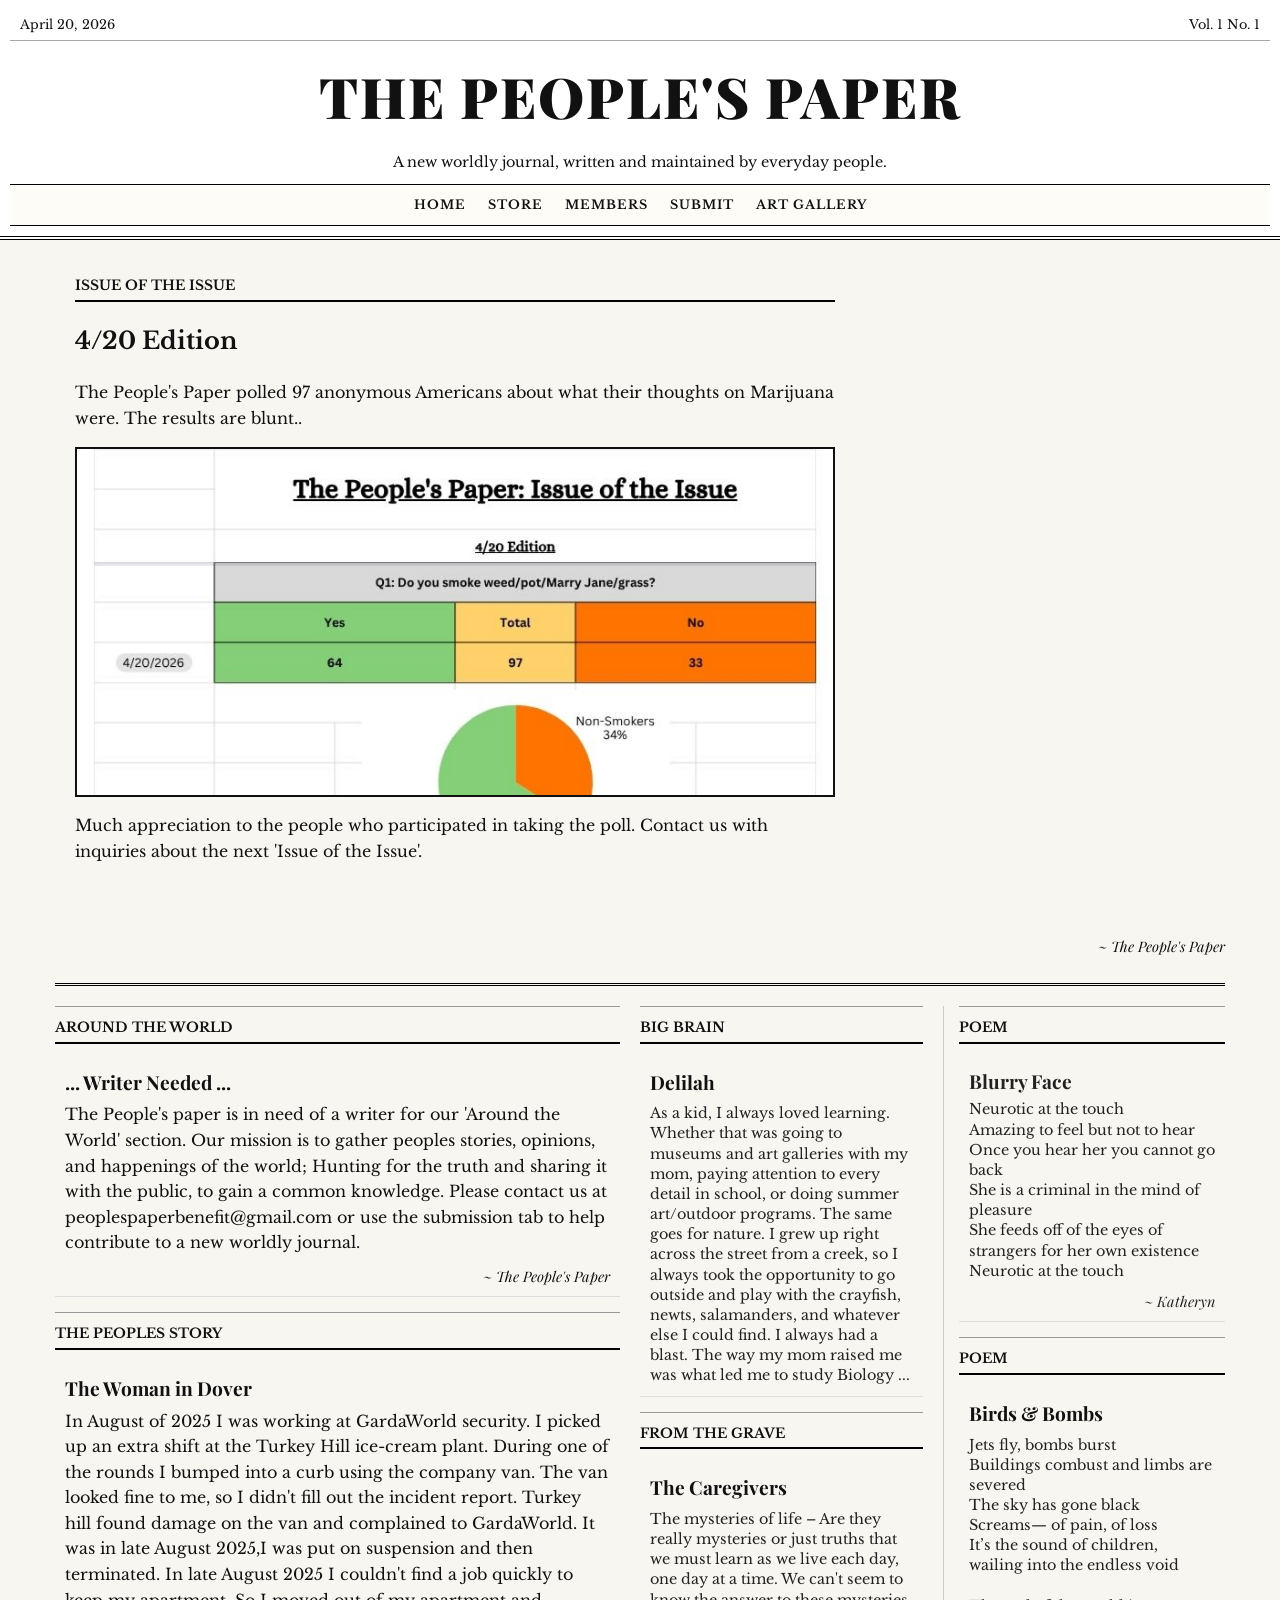
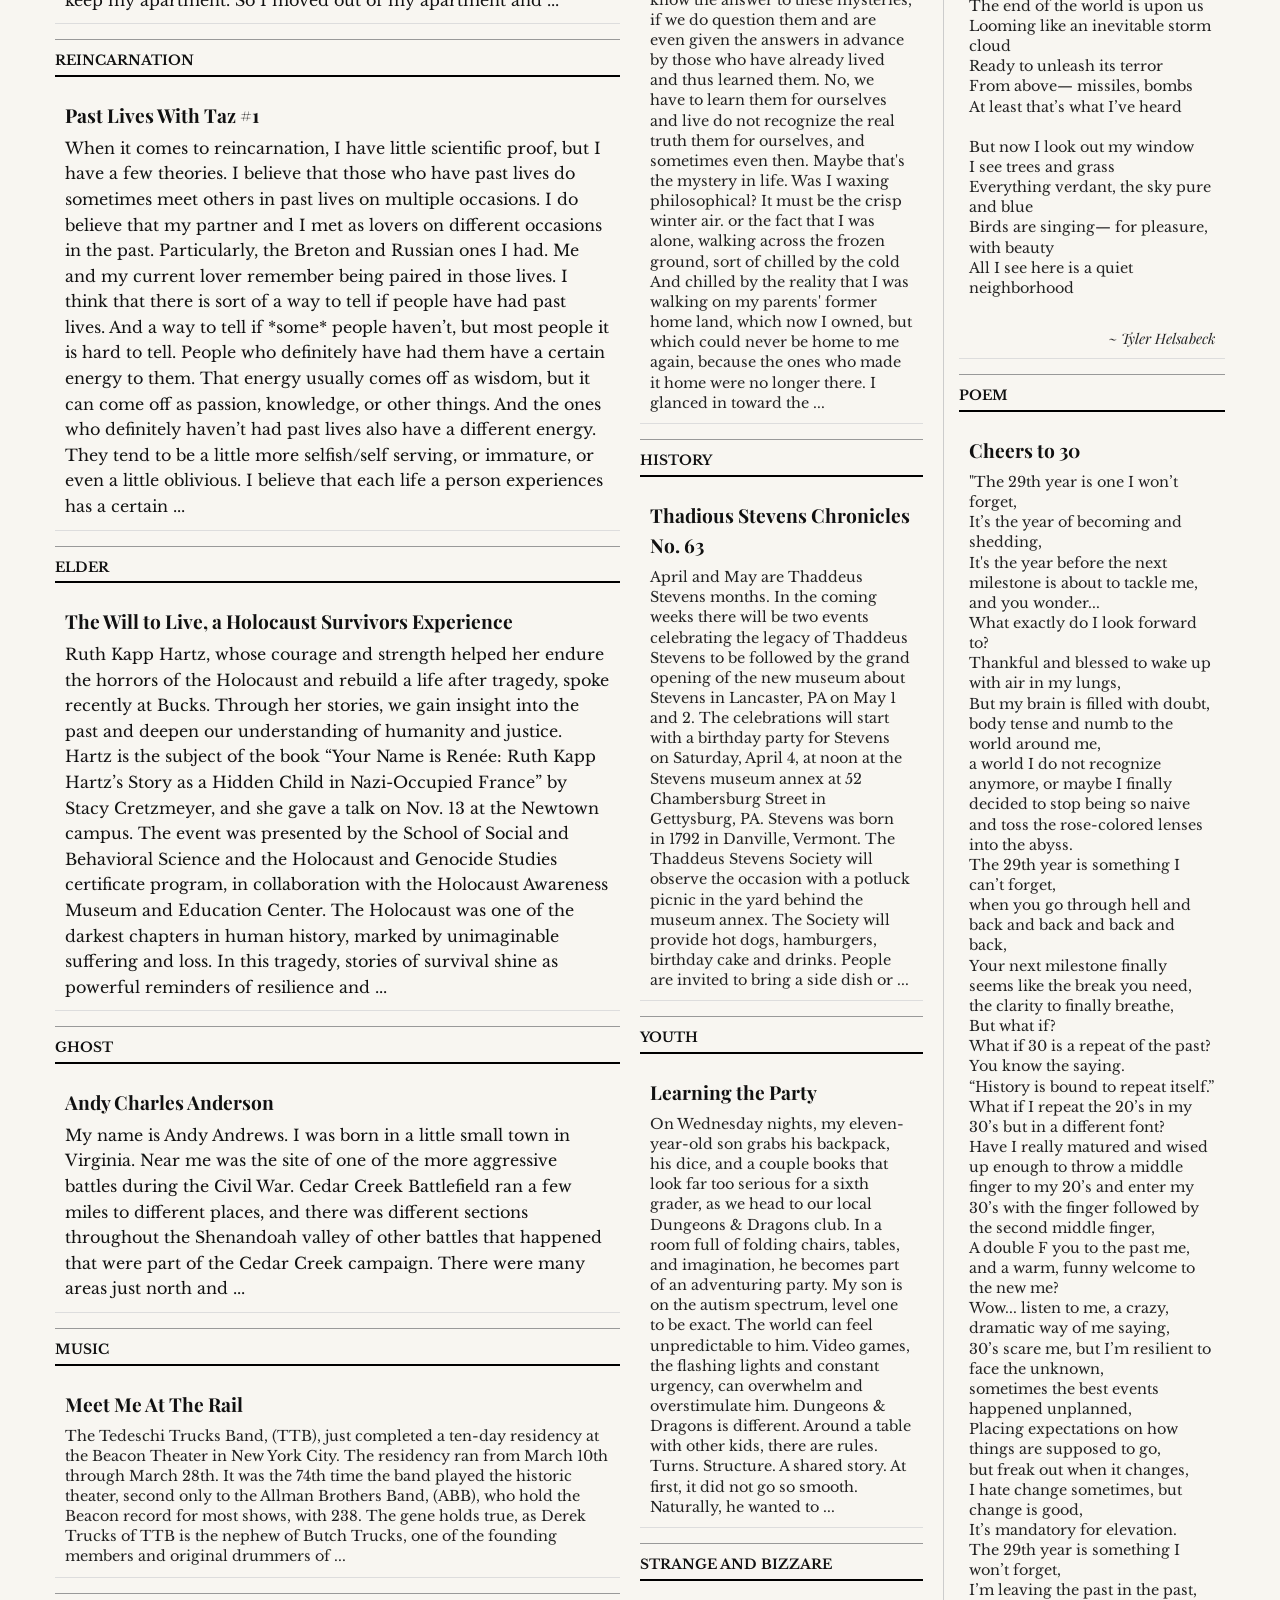
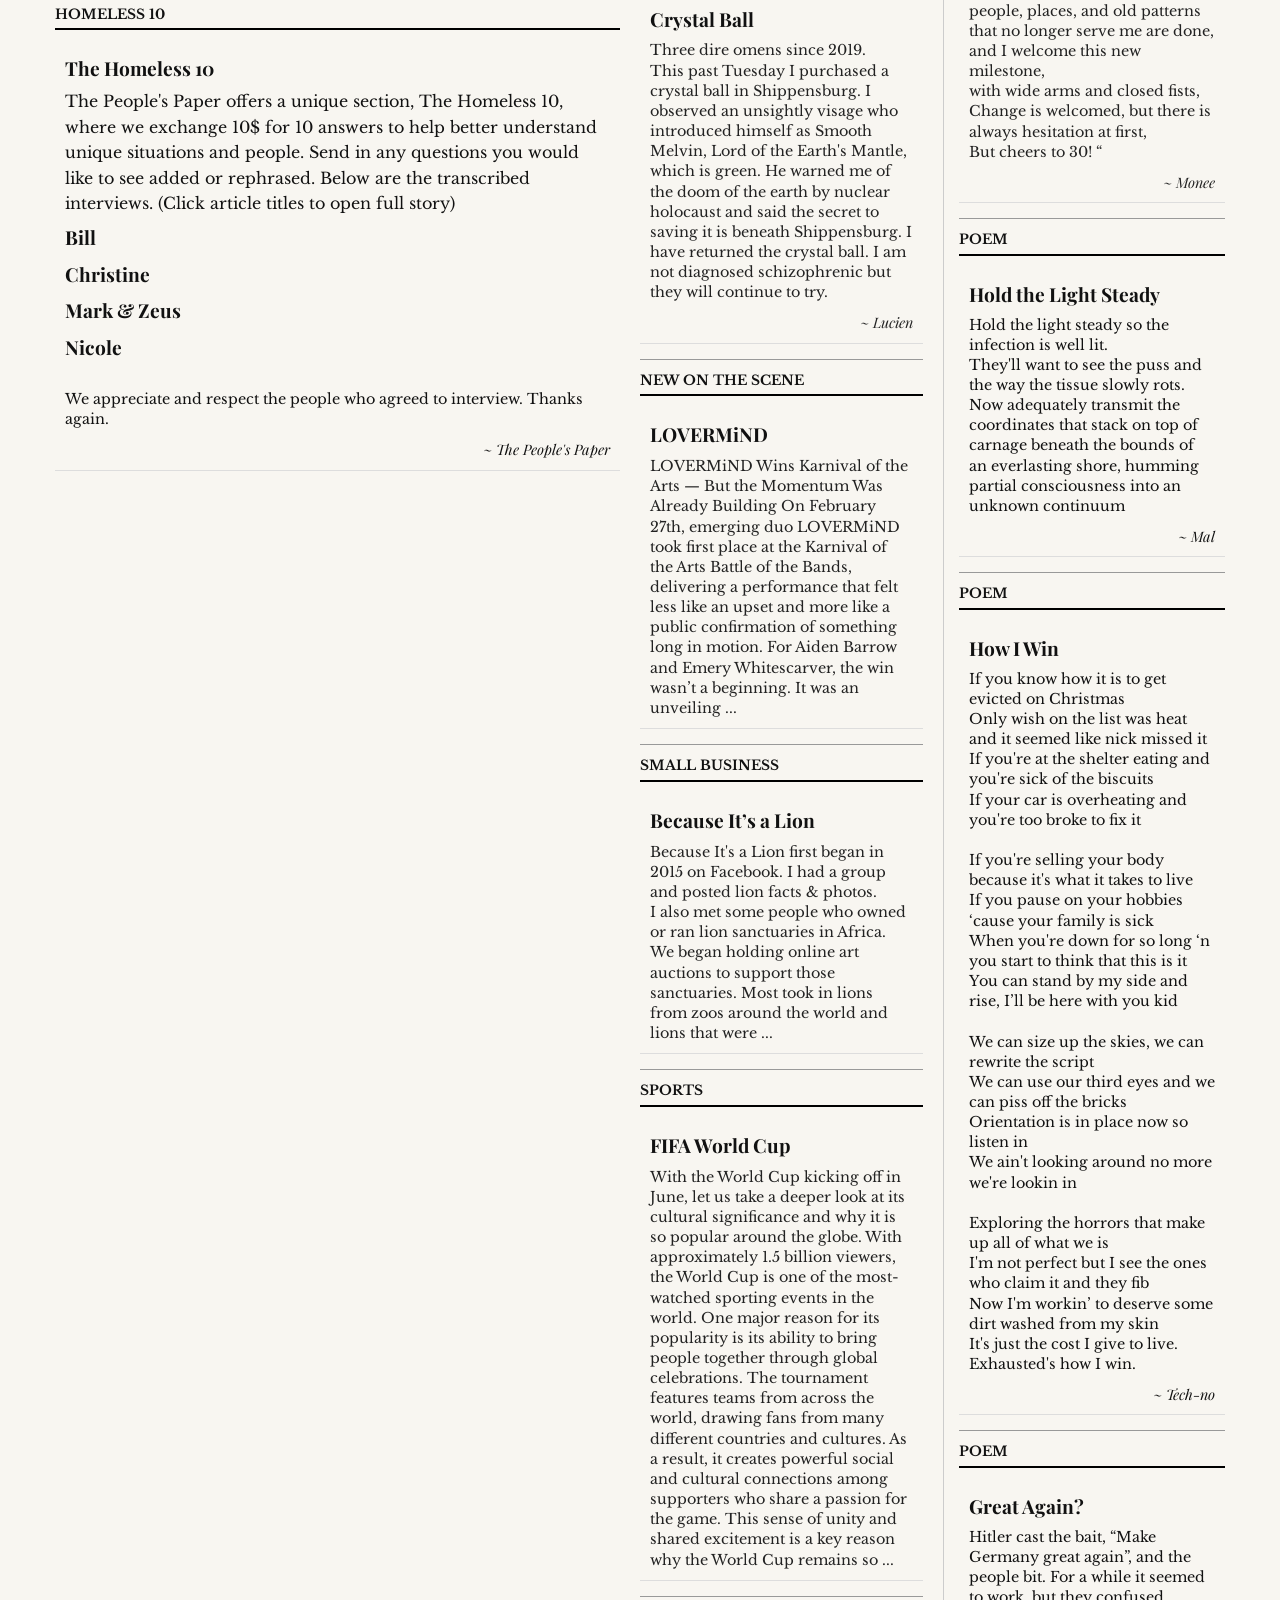
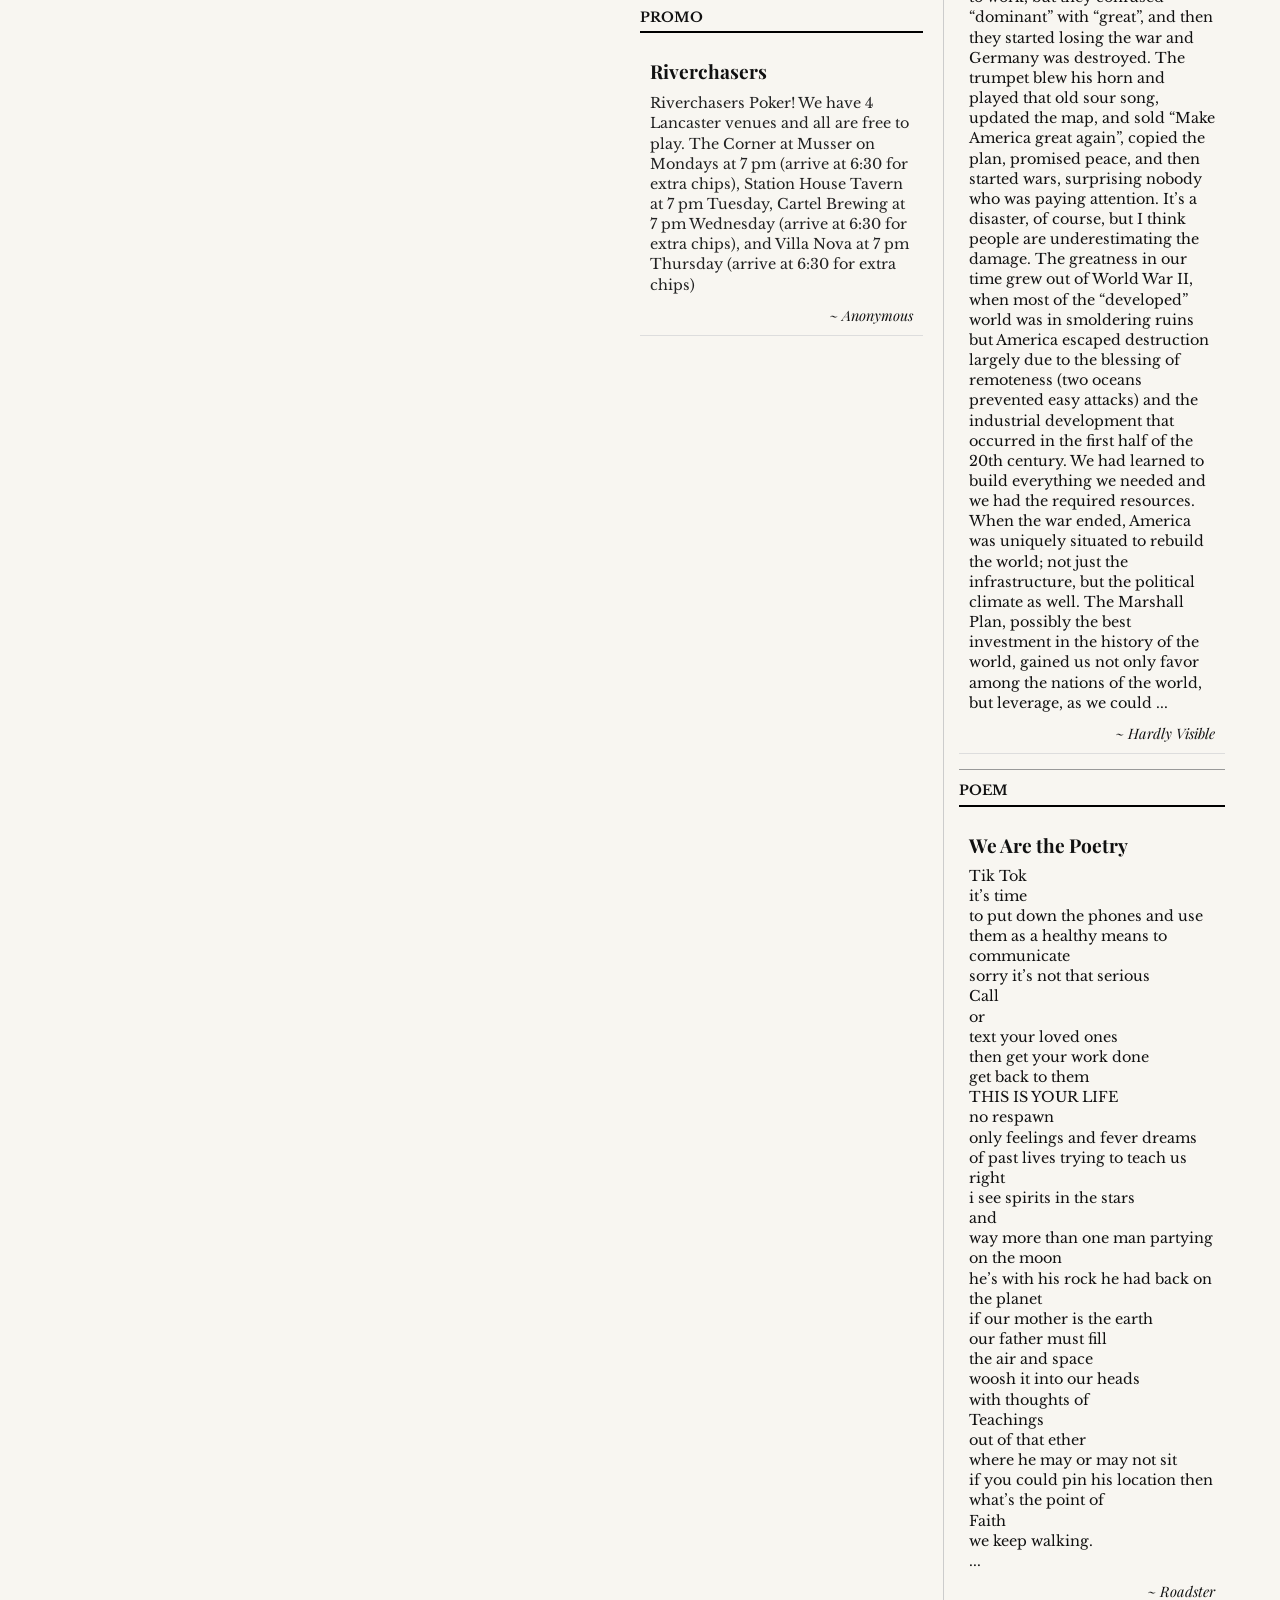
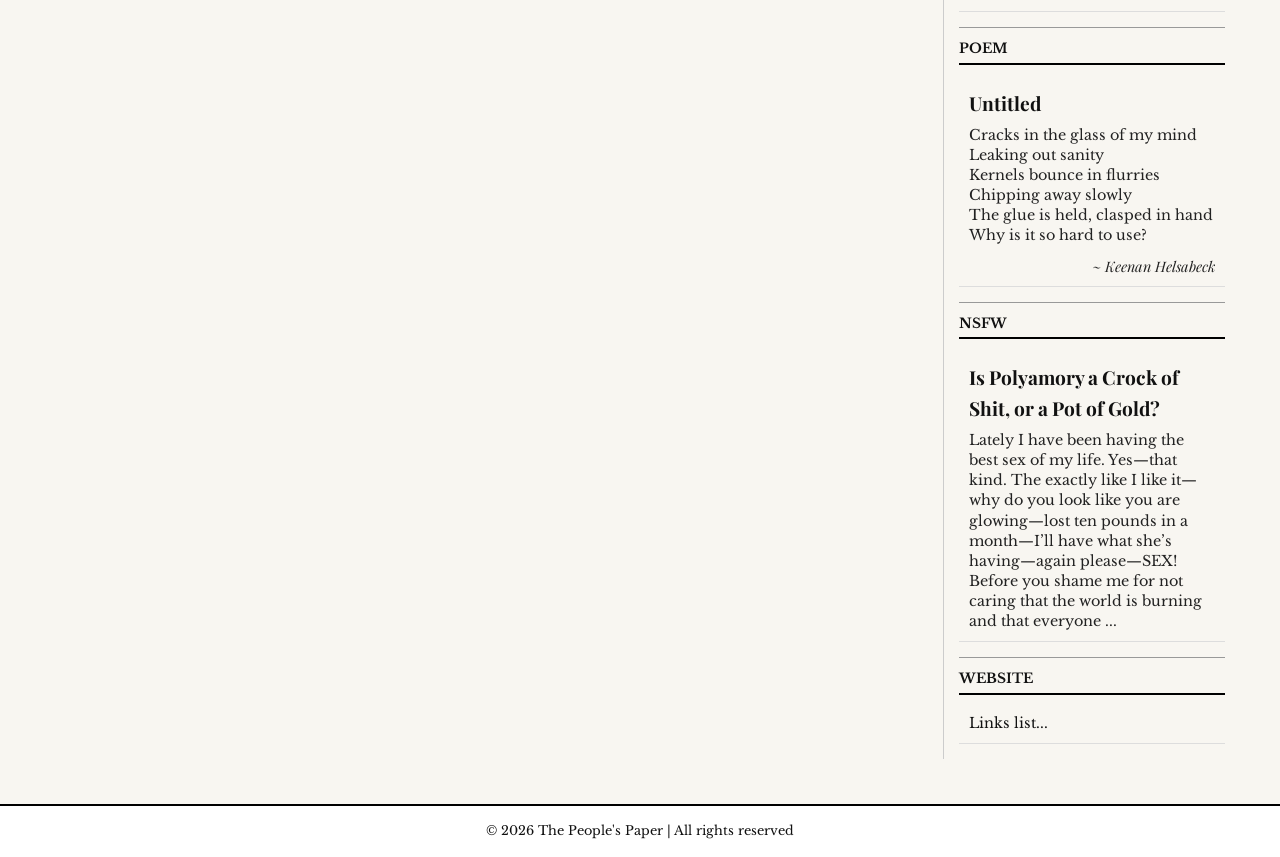
==== index.html @ aa62ff1e "Fix HTML formatting for World Cup article preview" ====
<!DOCTYPE html>
<html lang="en">
<head>

<meta charset="UTF-8">
<meta name="viewport" content="width=device-width, initial-scale=1.0">

<title>The People's Paper</title>

<link href="https://fonts.googleapis.com/css2?family=Playfair+Display:wght@700;900&family=Libre+Baskerville&display=swap" rel="stylesheet">

<link rel="stylesheet" href="styles.css">
   
<style>

/* =========================================================
   GLOBAL STYLES
   ========================================================= */
* {
    box-sizing: border-box;
}

body {
    margin: 0;
    font-family: 'Libre Baskerville', serif;
    background: #f8f6f1;
    color: #111;
    overflow-x: hidden;
}

/* Prevent overflow */
img, video, iframe {
    max-width: 100%;
    height: auto;
}

/* =========================================================
   HEADER
   ========================================================= */
header {
    background: white;
    border-bottom: 4px double black;
    text-align: center;
    padding: 10px;
}

.top-bar {
    font-size: 0.8rem;
    display: flex;
    justify-content: space-between;
    flex-wrap: wrap;
    gap: 5px;
    border-bottom: 1px solid #aaa;
    padding: 5px 10px;
}

h1.masthead {
    font-family: 'Playfair Display', serif;
    font-weight: 900;
    font-size: clamp(2rem, 6vw, 3.5rem);
    margin: 10px 0;
    letter-spacing: 2px;
}

.tagline {
    font-size: 0.9rem;
    margin-bottom: 10px;
}

 /*=========================================================
   NAV (MOBILE FIX)
   ========================================================= */
.main-nav {
    display: flex;
    justify-content: center;
    flex-wrap: wrap;   /* IMPORTANT FIX */
    gap: 10px;
    padding: 6px 10px;
    border-top: 1px solid black;
    border-bottom: 1px solid black;
    background: #fdfcf7;
}

.main-nav a {
    text-decoration: none;
    color: #111;
    font-weight: bold;
    font-size: 0.78rem;
    letter-spacing: 1px;
    text-transform: uppercase;
    padding: 4px 6px;
    white-space: nowrap;
}

/* remove separator (prevents overflow issues) */
.main-nav a::after {
    content: "";
}

.main-nav a:hover {
    text-decoration: underline;
}

.main-nav a.active {
    text-decoration: underline;
}

/* =========================================================
   MAIN LAYOUT
   ========================================================= */
main {
    max-width: 1200px;
    margin: auto;
    padding: 15px;
}

.layout {
    display: grid;
    grid-template-columns: 2fr 1fr 1fr;
    gap: 20px;
}

/* STACK ON MOBILE */
@media (max-width: 900px) {
    .layout {
        grid-template-columns: 1fr;
    }
}

/* =========================================================
   LEAD STORY
   ========================================================= */
.lead-story {
    grid-column: 1 / -1;
    border-bottom: 3px double black;
    padding-bottom: 10px;
}

.lead-story h2 {
    font-family: 'Playfair Display', serif;
    font-size: clamp(1.6rem, 5vw, 2.8rem);
}

.signature {
    margin-top: 10px;
    font-size: 0.9rem;
    font-style: italic;
    text-align: right;
}

/* =========================================================
   SECTIONS
   ========================================================= */
.section {
    border-top: 1px solid #999;
    padding-top: 10px;
    margin-bottom: 15px;
}

.section-title {
    font-weight: bold;
    border-bottom: 2px solid black;
    margin-bottom: 8px;
    padding-bottom: 3px;
    text-transform: uppercase;
    font-size: 0.85rem;
}

article h3 {
    font-family: 'Playfair Display', serif;
    margin: 5px 0;
    font-size: 1.2rem;
    cursor: pointer;
}

article h3:hover {
    text-decoration: underline;
}

article p {
    font-size: 0.9rem;
    line-height: 1.4;
}

.sidebar {
    border-left: 1px solid #ccc;
    padding-left: 15px;
}

@media (max-width: 900px) {
    .sidebar {
        border-left: none;
        padding-left: 0;
    }
}

/* =========================================================
   OVERLAY
   ========================================================= */
.paper-overlay {
  position: fixed;
  inset: 0;
  background: rgba(0,0,0,0.6);
  display: none;
  align-items: center;
  justify-content: center;
  z-index: 9999;
}

.paper-overlay.active {
  display: flex;
}

.paper {
  position: relative;
  background: #fdfbf7;
  width: 90%;
  max-width: 900px;
  height: 85%;
  padding: 25px;
  overflow-y: auto;
  box-shadow: 0 0 40px rgba(0,0,0,0.5);
  border: 1px solid #ddd;

  transform: scale(0.8);
  opacity: 0;
  transition: all 0.3s ease;
}

.paper-overlay.active .paper {
  transform: scale(1);
  opacity: 1;
}

.close-btn {
  position: absolute;
  top: 10px;
  right: 15px;
  font-size: 28px;
  cursor: pointer;
}

/* MOBILE COLUMNS FIX */
#paperContent {
  column-count: 2;
  column-gap: 30px;
}

@media (max-width: 700px) {
    #paperContent {
        column-count: 1;
    }
}

/* =========================================================
   FOOTER
   ========================================================= */
footer {
    margin-top: 30px;
    border-top: 2px solid black;
    text-align: center;
    padding: 15px;
    background: white;
    font-size: 0.8rem;
}

</style>
</head>

<body>

<header>
<div class="top-bar">
<span>April 20, 2026</span>
<span>Vol. 1 No. 1</span>
</div>

<h1 class="masthead">THE PEOPLE'S PAPER</h1>

<div class="tagline">
A new worldly journal, written and maintained by everyday people.
</div>

<nav class="main-nav">
<a href="index.html">Home</a>
<a href="store.html">Store</a>
<a href="members.html">Members</a>
<a href="submission.html">Submit</a>
<a href="gallery.html">Art Gallery</a>
</nav>
</header>

<main>

<div class="layout">

<section class="lead-story">
<div class="article">
   <div class="section-title">Issue of the Issue</div>
    <h1>4/20 Edition</h1>
    <p>The People's Paper polled 97 anonymous Americans about what their thoughts on Marijuana were. The results are blunt..</p>

    <div class="poll-window" id="pollWindow">
    <img src="images/420poll.jpg" alt="Poll chart">
</div>

<script>
window.addEventListener("load", function () {
    const box = document.getElementById("pollWindow");

    requestAnimationFrame(() => {
        box.scrollLeft = (box.scrollWidth - box.clientWidth) / 2;
        box.scrollTop = 0;
    });
});
</script>
   
   <p>Much appreciation to the people who participated in taking the poll. Contact us with inquiries about the next 'Issue of the Issue'.</p>
</div>
   
   <p class="signature">~ The People's Paper</p>
</section>

   
<!-- COLUMN 1 -->
<div>

<div class="section">
<div class="section-title">Around the World</div>
<article>
   <h3>... Writer Needed ...</h3>
   The People's paper is in need of a writer for our 'Around the World' section. Our mission is to gather peoples stories, opinions, and happenings of the world; Hunting for the truth and sharing it with the public, to gain a common knowledge. Please contact us at peoplespaperbenefit@gmail.com or use the submission tab to help contribute to a new worldly journal.
<p class="signature">~ The People's Paper</p>
</article>
</div>

   
<div class="section">
<div class="section-title">The Peoples Story</div>
<article>
  <h3 data-story="thewomanindover">The Woman in Dover</h3>
  
    In August of 2025 I was working at GardaWorld security. I picked up an extra shift at the
Turkey Hill ice-cream plant. During one of the rounds I bumped into a curb using the company
van. The van looked fine to me, so I didn't fill out the incident report. Turkey hill found damage
on the van and complained to GardaWorld. It was in late August 2025,I was put on suspension
and then terminated.
In late August 2025 I couldn't find a job quickly to keep my apartment. So I moved out of my
apartment and ...
  
</article>
</div>


   
<div class="section">
   <div class="section-title"> Reincarnation</div>
<article>
<h3 data-story="pastliveswithtaz#1">Past Lives With Taz #1</h3>

When it comes to reincarnation, I have little scientific proof, but I have a few theories. I believe
that those who have past lives do sometimes meet others in past lives on multiple occasions. I do believe that my partner and I met as lovers on different occasions in the past. Particularly, the Breton and Russian ones I had. Me and my current lover remember being paired in those lives. I think that there is sort of a way to tell if people have had past lives. And a way to tell if *some* people haven’t, but most people it is hard to tell. People who definitely have had them have a certain energy to them. That energy usually comes off as wisdom, but it can come off as passion, knowledge, or other things. And the ones who definitely haven’t had past lives also have a different energy. They tend to be a little more selfish/self serving, or immature, or even a little oblivious. 
I believe that each life a person experiences has a certain ...  

</article>
</div>


   
<div class="section">
<div class="section-title">Elder</div>
<article>
   <h3 data-story="thewilltolive">The Will to Live, a Holocaust Survivors Experience</h3>

Ruth Kapp Hartz, whose courage and strength helped her endure the horrors of the Holocaust and rebuild a life after tragedy, spoke recently at Bucks.
Through her stories, we gain insight into the past and deepen our understanding of humanity and justice.
Hartz is the subject of the book “Your Name is Renée: Ruth Kapp Hartz’s Story as a Hidden Child in Nazi-Occupied France” by Stacy Cretzmeyer, and she gave a talk on Nov. 13 at the Newtown campus. The event was presented by the School of Social and Behavioral Science and the Holocaust and Genocide Studies certificate program, in collaboration with the Holocaust Awareness Museum and Education Center.
The Holocaust was one of the darkest chapters in human history, marked by unimaginable suffering and loss. In this tragedy, stories of survival shine as powerful reminders of resilience and ...

</article>
</div>



   <div class="section">
<div class="section-title">Ghost</div>
<article>
   <h3 data-story="ghost">Andy Charles Anderson</h3>
My name is Andy Andrews. I was born in a little small town in Virginia. Near me was the site of
one of the more aggressive battles during the Civil War. Cedar Creek Battlefield ran a few miles
to different places, and there was different sections throughout the Shenandoah valley of other
battles that happened that were part of the Cedar Creek campaign. 

There were many areas just north and ... 

</article>
   </div>

   


   
<div class="section">
<div class="section-title">Music</div>
<article>
   <h3 data-story="meetmeattherail">Meet Me At The Rail</h3>
   <div class="preview">
<p>The Tedeschi Trucks Band, (TTB), just completed a ten-day residency at the Beacon Theater in New York City. The residency ran from March 10th through March 28th. It was the 74th time the band played the historic theater, second only to the Allman Brothers Band, (ABB), who hold the Beacon record for most shows, with 238. The gene holds true, as Derek Trucks of TTB is the nephew of Butch Trucks, one of the founding members and original drummers of ... </p>
   </div>
</article>
</div>


   
<div class="section">
<div class="section-title">Homeless 10</div>
<article>
   <h3>The Homeless 10</h3>
   The People's Paper offers a unique section, The Homeless 10, where we exchange 10$ for 10 answers to help better understand unique situations and people. Send in any questions you would like to see added or rephrased. Below are the transcribed interviews. (Click article titles to open full story)
   <h3 data-story="homelessbill">Bill</h3>
   <p class="preview">    </p>
   <h3 data-story="homelesschristine">Christine</h3>
   <p class="preview">    </p>
   <h3 data-story="homelessmark">Mark & Zeus</h3>
   <p class="preview">    </p>
   <h3 data-story="homelessnicole">Nicole</h3>
   <p class="preview">    </p>
<p><br>We appreciate and respect the people who agreed to interview. Thanks again.</p>
   <p class="signature">~ The People's Paper
</article>
</div>

   
   
</div>  
<!-- COLUMN 2 -->
<div>


   
<div class="section">
<div class="section-title">Big Brain</div>
<article>
   <h3 data-story="delilah">Delilah</h3>
<div class="preview">
   As a kid, I always loved learning. Whether that was going to museums and art galleries with my mom, paying attention to every detail in school, or doing summer art/outdoor programs. The same goes for nature. I grew up right across the street from a creek, so I always took the opportunity to go outside and play with the crayfish, newts, salamanders, and whatever else I could find. I always had a blast. 
The way my mom raised me was what led me to study Biology ... 
</div>
</article>
</div>


   
<div class="section">
   <div class="section-title">From the Grave</div>
   <article>
      <h3 data-story="thecaregivers">The Caregivers</h3>
      <div class="preview">
The mysteries of life – Are they really mysteries or just truths that we must learn as we live each day, one day at a time. We can't seem to know the answer to these mysteries, if we do question them and are even given the answers in advance by those who have already lived and thus learned them. No, we have to learn them for ourselves and live do not recognize the real truth them for ourselves, and sometimes even then. Maybe that's the mystery in life.
Was I waxing philosophical? It must be the crisp winter air. or the fact that I was alone, walking across the frozen ground, sort of chilled by the cold And chilled by the reality that I was walking on my parents' former home land, which now I owned, but which could never be home to me again, because the ones who made it home were no longer there.
I glanced in toward the ... </div>
   </article>
</div>


 
<div class="section">
<div class="section-title">History</div>
<article>
   <h3 data-story="thaddeus">Thadious Stevens Chronicles No. 63</h3>
<div class="preview">
April and May are Thaddeus Stevens months.
In the coming weeks there will be two events celebrating the legacy of Thaddeus Stevens to be followed by the grand opening of the new museum about Stevens in Lancaster, PA on May 1 and 2. 
The celebrations will start with a birthday party for Stevens on Saturday, April 4, at noon at the Stevens museum annex at 52 Chambersburg Street in Gettysburg, PA. Stevens was born in 1792 in Danville, Vermont. The Thaddeus Stevens Society will observe the occasion with a potluck picnic in the yard behind the museum annex. The Society will provide hot dogs, hamburgers, birthday cake and drinks. People are invited to bring a side dish or ...
</article>
</div>


   
<div class="section">
<div class="section-title">Youth</div>
<article>
   <h3 data-story="learningtheparty">Learning the Party</h3>
<div class="preview">
On Wednesday nights, my eleven-year-old son grabs his backpack, his dice, and a couple books that look far too serious for a sixth grader, as we head to our local Dungeons & Dragons club.
In a room full of folding chairs, tables, and imagination, he becomes part of an adventuring party.
My son is on the autism spectrum, level one to be exact. The world can feel unpredictable to
him. Video games, the flashing lights and constant urgency, can overwhelm and overstimulate
him. Dungeons & Dragons is different. Around a table with other kids, there are rules. Turns.
Structure. A shared story.
At first, it did not go so smooth. Naturally, he wanted to ...</div>
</article>
</div>


   
<div class="section">
<div class="section-title">Strange and Bizzare</div>
<article>
   <h3 data-story="crystalball">Crystal Ball</h3>
<div class="preview">
    <p> Three dire omens since 2019.<br>
This past Tuesday I purchased a crystal ball in Shippensburg. I observed an unsightly visage who introduced himself as Smooth Melvin, Lord of the Earth's Mantle, which is green. He warned me of the doom of the earth by nuclear holocaust and said the secret to saving it is beneath Shippensburg. I have returned the crystal ball. I am not diagnosed schizophrenic but they will continue to try.</p>
<p class="signature"> ~ Lucien </p>
</div>
</article>
</div>


   
<div class="section">
<div class="section-title">New on the Scene</div>
<article>
   <h3 data-story="lovermind">LOVERMiND</h3>
<div class="preview">
   LOVERMiND Wins Karnival of the Arts — But the Momentum Was Already Building
On February 27th, emerging duo LOVERMiND took first place at the Karnival of the Arts Battle of the Bands, delivering a performance that felt less like an upset and more like a public confirmation of something long in motion.
For Aiden Barrow and Emery Whitescarver, the win wasn’t a beginning. It was an unveiling ... 
</div>
</article>
</div>


   
   
<div class="section">
<div class="section-title">Small Business</div>
<article>
   <h3 data-story="becauseitsalion">Because It’s a Lion</h3>
<div class="preview">
Because It's a Lion first began in 2015 on Facebook. I had a group and posted lion facts & photos. <br>
I also met some people who owned or ran lion sanctuaries in Africa. <br>
We began holding online art auctions to support those sanctuaries. Most took in lions from zoos around the world and lions that were ...
</div>
</article>
</div>


   
   <div class="section">
<div class="section-title">Sports</div>
<article>
   <h3 data-story="fifaworldcup">FIFA World Cup</h3>

<div class="preview">With the World Cup kicking off in June, let us take a deeper look at its cultural significance and why it is so popular around the globe. With approximately 1.5 billion viewers, 
   the World Cup is one of the most-watched sporting events in the world. One major reason for its popularity is its ability to bring people together through global celebrations. 
   The tournament features teams from across the world, drawing fans from many different countries and cultures. As a result, it creates powerful social and cultural connections
   among supporters who share a passion for the game. This sense of unity and shared excitement is a key reason why the World Cup remains so ...
</div>
</article>
</div>


   
   <div class="section">
   <div class="section-title">Promo</div>
<article>
   <h3 data-story="riverchasers">Riverchasers</h3>
<div class="preview">Riverchasers Poker! We have 4 Lancaster venues and all are free to play. The Corner at Musser on Mondays at 7 pm (arrive at 6:30 for extra chips), 
   Station House Tavern at 7 pm Tuesday, Cartel Brewing at 7 pm Wednesday (arrive at 6:30 for extra chips), and Villa Nova at 7 pm Thursday (arrive at 6:30 for extra chips) </div>   
<p class="signature"> ~ Anonymous </p>
</article>
   </div>


   
</div>  
<!-- COLUMN 3 -->
<div class="sidebar">


   
<div class="section">
<div class="section-title">Poem</div>
<article>
<div class="preview">
   <h3 data-story="blurryface">Blurry Face</h3>
<p>Neurotic at the touch<br>
Amazing to feel but not to hear<br>
Once you hear her you cannot go back<br>
She is a criminal in the mind of pleasure<br>
She feeds off of the eyes of strangers for her own existence<br>
Neurotic at the touch<br>
</p>
<p class="signature">~ Katheryn</p>
</div>
</article>
</div>   

   

<div class="section">
   <div class="section-title">Poem</div>
   <article>
<h3 data-story="birdsandbombs">Birds & Bombs</h3>
      <div class="preview">
         Jets fly, bombs burst<br>
Buildings combust and limbs are severed<br>
The sky has gone black <br>
Screams— of pain, of loss<br>
It’s the sound of children, wailing into the endless void<br>
<br>
The end of the world is upon us<br>
Looming like an inevitable storm cloud<br>
Ready to unleash its terror <br>
From above— missiles, bombs<br>
At least that’s what I’ve heard<br>
<br>
But now I look out my window<br>
I see trees and grass<br>
Everything verdant, the sky pure and blue<br>
Birds are singing— for pleasure, with beauty <br>
All I see here is a quiet neighborhood <br>
<br>
<p class="signature"> ~ Tyler Helsabeck </p>
      </div>   
   </article>
</div>


   
<div class="section">
   <div class="section-title">Poem</div>
   <article>
<h3 data-story="cheersto30">Cheers to 30</h3>
<div class="preview">
   <p>"The 29th year is one I won’t forget, <br>
It’s the year of becoming and shedding,<br>
It's the year before the next milestone is about to tackle me,<br>
and you wonder... <br>
What exactly do I look forward to? <br>
Thankful and blessed to wake up with air in my lungs,<br>
But my brain is filled with doubt, <br>
body tense and numb to the world around me,<br>
a world I do not recognize anymore, or maybe I finally decided to stop being so naive and toss the rose-colored lenses into the abyss.<br>
The 29th year is something I can’t forget, <br>
when you go through hell and back and back and back and back, <br>
Your next milestone finally seems like the break you need, <br>
the clarity to finally breathe, <br>
But what if? <br>
What if 30 is a repeat of the past? You know the saying. <br>
“History is bound to repeat itself.” <br>
What if I repeat the 20’s in my 30’s but in a different font? <br>
Have I really matured and wised up enough to throw a middle finger to my 20’s and enter my 30’s with the finger followed by the second middle finger, <br>
A double F you to the past me, and a warm, funny welcome to the new me? <br>
Wow... listen to me, a crazy, dramatic way of me saying,<br>
30’s scare me, but I’m resilient to face the unknown, <br>
sometimes the best events happened unplanned, <br>
Placing expectations on how things are supposed to go, <br>
but freak out when it changes, <br>
I hate change sometimes, but change is good, <br>
It’s mandatory for elevation. <br>
The 29th year is something I won’t forget, <br>
I’m leaving the past in the past,<br>
people, places, and old patterns that no longer serve me are done, <br>
and I welcome this new milestone, <br>
with wide arms and closed fists, <br>
Change is welcomed, but there is always hesitation at first, <br>
But cheers to 30! “</p>    
   <p class="signature"> ~ Monee</p>
</div>
   </article>
</div>

   
<div class="section">
<div class="section-title">Poem</div>
<article>
   <h3 data-story="holdthelightsteady">Hold the Light Steady</h3>
   <p>Hold the light steady so the infection is well lit.<br>
      They'll want to see the puss and the way the tissue slowly rots.<br>
      Now adequately transmit the coordinates that stack on top of carnage beneath the bounds of an everlasting shore, humming partial consciousness into an unknown continuum</p>
<p class="signature"> ~ Mal</p>
</article>
</div>


   
<div class="section">
<div class="section-title">Poem</div>
<article>
   <h3 data-story="howiwin">How I Win</h3>
   <p>If you know how it is to get evicted on Christmas<br>
Only wish on the list was heat and it seemed like nick missed it<br>
If you're at the shelter eating and you're sick of the biscuits<br>
If your car is overheating and you're too broke to fix it<br>
<br>
If you're selling your body because it's what it takes to live <br>
If you pause on your hobbies ‘cause your family is sick<br>
When you're down for so long ‘n you start to think that this is it<br>
You can stand by my side and rise, I’ll be here with you kid<br>
<br>
We can size up the skies, we can rewrite the script<br>
We can use our third eyes and we can piss off the bricks<br>
Orientation is in place now so listen in<br>
We ain't looking around no more we're lookin in<br>
<br>
Exploring the horrors that make up all of what we is<br>
I'm not perfect but I see the ones who claim it and they fib<br>
Now I'm workin’ to deserve some dirt washed from my skin<br>
It's just the cost I give to live. Exhausted's how I win.</p>

<p class="signature"> ~ Tech-no </p>
</article>
</div>


   
<div class="section">
<div class="section-title">Poem</div>
<article>
<h3 data-story="greatagain">Great Again?</h3>
<p>Hitler cast the bait, “Make Germany great again”, and the people bit. For a while it seemed to work, but they confused “dominant” with “great”, and then they started losing the war and Germany was destroyed. The trumpet blew his horn and played that old sour song, updated the map, and sold “Make America great again”, copied the plan, promised peace, and then started wars, surprising nobody who was paying attention. It’s a disaster, of course, but I think people are underestimating the damage. The greatness in our time grew out of World War II, when most of the “developed” world was in smoldering ruins but America escaped destruction largely due to the blessing of remoteness (two oceans prevented easy attacks) and the industrial development that occurred in the first half of the 20th century. We had learned to build everything we needed and we had the required resources. When the war ended, America was uniquely situated to rebuild the world; not just the infrastructure, but the political climate as well. The Marshall Plan, possibly the best investment in the history of the world, gained us not only favor among the nations of the world, but leverage, as we could ...
</p>
<p class="signature">~ Hardly Visible
</article>
</div>


   
<div class="section">
<div class="section-title">Poem</div>
<article>
   <h3 data-story="wearethepoetry">We Are the Poetry</h3>
   <p>Tik Tok<br>
it’s time <br>
to put down the phones and use them as a healthy means to communicate<br>
sorry it’s not that serious <br>
Call<br>
or<br>
 text your loved ones <br>
then get your work done <br>
get back to them <br>
THIS IS YOUR LIFE <br>
no respawn <br>
only feelings and fever dreams of past lives trying to teach us right<br>
i see spirits in the stars <br>
and<br>
way more than one man partying on the moon<br>
he’s with his rock he had back on the planet<br>
if our mother is the earth <br>
our father must fill<br>
 the air and space<br>
woosh it into our heads <br>
with thoughts of <br>
Teachings <br>
out of that ether <br>
where he may or may not sit<br>
if you could pin his location then what’s the point of <br>
Faith<br>
we keep walking.<br>
   ...</p>

<p class="signature"> ~ Roadster </p>
</article>
</div>


   
   <div class="section">
<div class="section-title">Poem</div>
<article>
   <h3 data-story="keenan">Untitled</h3>
<div class="preview">
   
Cracks in the glass of my mind <br>
Leaking out sanity<br>
Kernels bounce in flurries<br>
Chipping away slowly <br>
The glue is held, clasped in hand <br>
Why is it so hard to use? <br>

<p class="signature">~ Keenan Helsabeck</p>
</div>
</article>
</div>


   
<div class="section">
<div class="section-title">NSFW</div>
<article>
   <h3 data-story="poly">Is Polyamory a Crock of Shit, or a Pot of Gold?</h3>
<div class="preview">

Lately I have been having the best sex of my life. Yes—that kind. The exactly like
I like it—why do you look like you are glowing—lost ten pounds in a month—I’ll have
what she’s having—again please—SEX!
Before you shame me for not caring that the world is burning and that everyone ...

</article>
</div>


   

   
<div class="section">
<div class="section-title">Website</div>
<article><p>Links list...</p></article>
</div>

</div>

</div>
</main>

<footer>
© 2026 The People's Paper | All rights reserved
</footer>

<!-- OVERLAY -->
<div id="paperOverlay" class="paper-overlay">
  <div class="paper">
    <span class="close-btn" onclick="closePaper()">×</span>
    <div id="paperContent"></div>
  </div>
</div>

<script>
function openPaper(content) {
  document.getElementById("paperContent").innerHTML = content;
  document.getElementById("paperOverlay").classList.add("active");
}

function closePaper() {
  document.getElementById("paperOverlay").classList.remove("active");
}

/* STORY DATABASE (UNCHANGED — ALL YOUR STORIES KEPT) */
const stories = {
  "thewomanindover": 
     `<h1>The Woman in Dover</h1>
  
<p>In August of 2025 I was working at GardaWorld security. I picked up an extra shift at the
Turkey Hill ice-cream plant. During one of the rounds I bumped into a curb using the company
van. The van looked fine to me, so I didn't fill out the incident report. Turkey hill found damage
on the van and complained to GardaWorld. It was in late August 2025,I was put on suspension
and then terminated.</p>

<p>In late August 2025 I couldn't find a job quickly to keep my apartment. So I moved out of my
apartment and started to live in my car. My mother was trying to find an apartment or hotel to
stay at for a month. But everywhere we went was too expensive. For safety reasons, My mother,
sister and I decided to live in my car next to my sister's garage. I have been staying on my
sister's land to this day. My sister lives in Dover,Pennsylvania.</p>

<p>In early September, 2025 I felt pain like mini knifes stabbing my feet. I thought it was me not
being active enough. Furthermore, I decided to walk around Brookside Park. The pain in my feet
got ten times worse. My shoes were old, so my sister bought me new flat shoes. The pain went
away for two months and thought my feet were fine.</p>

<p>In early December, 2025 the pain in my feet came back. Everyday was hell on Earth, because
moving my feet a little bit. Felt like glass being stabbed in my foot. I went to a foot urgent care.
Both feet had plantar fasciitis. But my left foot had heal spurs. The doctor suggested doing
exercises to help my feet. Also, the doctor recommended that I wear orthopedic shoes. My
sister bought new orthopedic shoes. But it hurts like hell to stand long periods of time. I still have
pain in my feet, but my family thinks I am being lazy. And using my feet pain as an excuse for
not getting a job. I still do exercises everyday and take ibuprofen just to get the pain down a little
but. But my feet still hurts like hell everyday.</p>

<p>From January to the present day, I have been applying to jobs. But due to the fact I have no
college degree or years of experience. I never received a call back from employers that have
office job openings. Also, I applied to restaurants, gas stations. I do a phone interview and tell
them I can't stand longer than 20 minutes. Then the manager will contact Human Resources to
see if I can sit down during my shift and get ghosted. Or had an email sent my way saying I am
not qualified for the job. Or the manager will stop the interview and say you have to stand the
whole time. This has been my life but I do have a YouTube channel. I am on my way to a
thousand subscribers to be able to get paid doing YouTube. </p>
<p>My channel is KirstienB on
YouTube.</p>

<p class="signature"> ~ Kirstien
</p>`,

"pastliveswithtaz#1":
   `<h1> Past Lives With Taz #1 </h1>
   <p>When it comes to reincarnation, I have little scientific proof, but I have a few theories. I believe
that those who have past lives do sometimes meet others in past lives on multiple occasions. I do believe that my partner and I met as lovers on different occasions in the past. Particularly, the Breton and Russian ones I had. Me and my current lover remember being paired in those lives. I think that there is sort of a way to tell if people have had past lives. And a way to tell if *some* people haven’t, but most people it is hard to tell. People who definitely have had them have a certain energy to them. That energy usually comes off as wisdom, but it can come off as passion, knowledge, or other things. And the ones who definitely haven’t had past lives also have a different energy. They tend to be a little more selfish/self serving, or immature, or even a little oblivious. </p>

<p>I believe that each life a person experiences has a certain theme. Like a lesson, but more broad. Instead of it being around learning how to share, it would be about ‘community’ or if it was about learning to deal with suffering, the theme could be ‘loss.’ It is about the bigger picture. These ‘themes’ allow for those in those lives to have some autonomy, even if their situations aren’t always fully under their control. I believe the first life is usually about learning the basics of living a regular life, then the rest are about these bigger themes. And lastly, the older the life is, the less you remember. I remember a little from my Sami one(first “life), a little more from my Russian one( 3rd of 4th life), and quite a lot from my Khmer one (Most recent), as it only ended about 50 years ago. </p>

<p>General way it worked for me:</p>
<p>So for how reincarnation works for me, I am going to say a couple of things. </p>
<p>I do not believe I have had any lives that were very notable historically. I was not Napoleon, or Cleopatra, or anyone of the sort. My lives were ordinary, and most of them were about how I reacted to a bigger event, rather than me being a great person. I don’t always come back immediately, and most of my lives were spread out over decades or even centuries. </p>

<p>CURRENT DAY DESCRIPTION: <br>
Currently: Male, short(5’4), disabled(right hand), brown eyes, dark hair, half-white, half asian,  my lover is a transmasculine man.</p>

<p>FIRST “REMEMBERED” LIFE<br>
Sami Life(700s-800s):</p>

<p>Description: Woman, lived to about 40, remember pale skin, don’t remember hair color, probably dirty blonde but don’t quote me on that.</p>

<p>This was my first life that I remember. I was Sami, with a set of indigenous cultures in Norway, Sweden and Finland. During this time, there wasn’t a set government, more social rules. I remember having a main house I would stay in, and move from place to place to gather necessary items for reindeer herding. I remember life being peaceful, with me travelling in a set path, coming back, and when everyone had what they needed. The women(including me) would sit in a group and sing, and tell stories and myths. I remember living into my late thirties or early forties, but do not remember how I died.</p>

<p>Breton Life(12XXs-1290s):</p>
<p>Description: lived to thirties, woman, tall, brown eyes, pale, dark hair, agitative. Lover was a woman, shorter than me.</p>

<p>I only have two memories from this one. I was a peasant living in Brittany(the western peninsula in modern-day France). It was ruled by the French, and I lived near the rest of France, and was not happy at the coercive practices the French used to dominate my culture.</p>

<p> (TRIGGER WARNING: DEATH) I remember a man coming up to my doorstep speaking French. He was obviously trying to tax me, and I told him to get off my lands, and stabbed him with a pitchfork. The second memory I had was me being executed for it, as there were no free trials at the time, and I left the body to rot there in front of my house for all to see. My lover remembers being there to see me do this. I lived to be about 35.</p>

<p>[Read more of Taz’s past lives in the next issue of The People’s Paper]</p>
<p class="signature"> ~ Tatsma Downing </p>`,

   
  "crystalball": 
     `<h1> Crystal Ball </h1>
     <p>Experience: Three dire omens since 2019.</p>

<p>This past Tuesday I purchased a crystal ball in Shippensburg. I observed an unsightly visage who introduced himself as Smooth Melvin, Lord of the Earth's Mantle, which is green. He warned me of the doom of the earth by nuclear holocaust and said the secret to saving it is beneath Shippensburg. I have returned the crystal ball. I am not diagnosed schizophrenic but they will continue to try.</p>
<p class="signature"> Lucien</p>`,

  "PP Team Review": `<h1>Food Worth the Travel</h1><p>Review coming soon.</p>`,
  
   "thewilltolive": `<h1>The Will to Live: a Holocaust Survivors Experience</h1>
   <p> 
Ruth Kapp Hartz, whose courage and strength helped her endure the horrors of the Holocaust and rebuild a life after tragedy, spoke recently at Bucks.
Through her stories, we gain insight into the past and deepen our understanding of humanity and justice.
Hartz is the subject of the book “Your Name is Renée: Ruth Kapp Hartz’s Story as a Hidden Child in Nazi-Occupied France” by Stacy Cretzmeyer, and she gave a talk on Nov. 13 at the Newtown campus. The event was presented by the School of Social and Behavioral Science and the Holocaust and Genocide Studies certificate program, in collaboration with the Holocaust Awareness Museum and Education Center.
The Holocaust was one of the darkest chapters in human history, marked by unimaginable suffering and loss. In this tragedy, stories of survival shine as powerful reminders of resilience and hope.
Hartz went into hiding in Nazi-occupied France when her parents decided not to wear the yellow star identifying them as Jewish. During this time, it was dangerous to use her real name, so Hartz’s family changed it to Renée, which in French means “reborn.” She learned at a young age to conceal her identity so she would be safe from the Nazis.
She was among the 6 percent of Europe’s pre-war Jewish child population who survived the Holocaust, and although it was difficult to say the least, she received a great deal of help and guidance along the way.
She and her family were protected by the Fédou family, who lived above them. They had two daughters who would go to school with her when it was safe to, and stay home when it wasn’t.
She was then sent to a convent where the mother superior understood her Jewish identity. The convent was regarded as an orphanage, so she lived there as one of its orphans.
Mére Nativité was the woman who hid her from the Nazis. On one harrowing occasion, she took the children to the chapel and told them to go down to the cellar under the floor for protection.
Hartz overheard the conversation clearly as the Nazi soldier confronted the Mother Superior.
“We understand you may be sheltering Jewish children,” he stated.
The Mother Superior answered, “I? Hide Jewish children? Why would I risk such a thing?”</p>


<p>At the event, they shared the quote, ‘Whoever saves one life saves all of humanity, reminding us that helping even a single person has immense value and is far better than doing nothing at all.”
Hartz went on to live a full and joyful life. She married, raised two wonderful children, and later welcomed six beloved grandchildren into the world. She cherishes every moment spent with her family, especially when sharing stories from her past.
Later in life, she searched for the people who had saved her. When she finally found the Fédou family, they fell into each other’s arms, weeping as the memories of all they had endured washed over them.
She ended her speech with the quote, “ I have told you this story not to weaken you but to strengthen you. Now it is up to you. Never Again! I wish I could say never again, but unfortunately, it’s ever again.”
Her story stands as a powerful reminder of human strength and the lasting impact of compassion in the darkest of times. She prevailed against overwhelming odds, emerging stronger despite every challenge faced.
She hopes with all her heart that history will not repeat itself, and hopes for a future untouched by the mistakes of the past.</p>

<p>Her talk was presented by the School of Social and Behavioral Science and the Holocaust and Genocide Studies certificate program, in collaboration with the Holocaust Awareness Museum and Education Center. </p>


<p class="signature"> ~ Chelsea King

   
   </p>`,

   "meetmeattherail": 
     `<h1>Meet Me At The Rail</h1>
   
<p>The Tedeschi Trucks Band, (TTB), just completed a ten-day residency at the Beacon Theater in New York City. The residency ran from March 10th through March 28th. It was the 74th time the band played the historic theater, second only to the Allman Brothers Band, (ABB), who hold the Beacon record for most shows, with 238. The gene holds true, as Derek Trucks of TTB is the nephew of Butch Trucks, one of the founding members and original drummers of the ABB.</p>
<p>TTB consists of the husband-wife team of Derek Trucks and Susan Tedeschi, along with Mike Mattison, Gabe Dixon, Tyler ‘Falcon’ Greenwell, Alecia Chakour, Kebbi Williams, Elizabeth Lea, Isaac Eady, Brandon Boone, Emmanuel Echem, and  Mark Rivers . Individually they are all extremely talented, with most doing studio work for other musicians, and some, like Gabe Dixon and Mike Mattison, front their own bands when not on tour with TTB. Collectively, they are twelve musicians on stage, making a most joyful noise!</p>
<p>Although unable to make all ten shows of the residency, (Some do), I was fortunate enough to be there for the first and last shows of this run… They NEVER disappoint! Some of the many highlights were the live unveiling of Future Soul, the bands most recent album, with ‘I Got You’,  ‘Hero’,  and  ‘Under the Knife’, as well as staple fan favorites like ‘Midnight in Harlem’, Mike Mattison’s vocals covering Sleepy John Estes’, ‘Leaving Trunk’, or Gabe Dixon’s shared vocals with Susan on “I Am The Moon’.</p>
<p>Alecia Chakour’s soulful rendition  of Aretha Franklin’s, ‘It Ain’t Fair’  is sublime. I was fortunate enough to see TTB debut this during the Deuces Wild tour in Atlantic City in 2024.  Going full circle, the late Duane Allman from the ABB,  was on the original recording of ‘It Ain’t Fair’, at the legendary FAME studios in Muscle Shoals, Alabama. Listening to it the last night of the residency, With Derek channeling Duane’s riffs, and Alicia replicating Aretha, (no easy feat for either, but both more than up to the task), this may have been my favorite moment of the night!  </p>
<p>An interesting side note is that Derek was named after Derek and the Dominos, the band which featured Eric Clapton and Duane Allman. Derek’s younger brother, Duane Trucks, the drummer for Widespread Panic, was named in honor of Duane Allman. Their names reflect the family's deep, direct connection to the legacy of the ABB, and what a legacy it is!</p>
<p>TTB played ‘Soul Sweet Song’ both nights I was there, a bittersweet eulogy to fallen bandmate Kofi Burbridge. Kofi was a member of both the Derek Trucks Band, (DTB), as well as TTB. He was a classically trained multi-talented musician, playing keyboards, organ and flute as well as background vocals for TTB. The song has morphed into paying respects to many in the extended TTB and DTB Family, with a montage honoring Duane and Greg Allman, Butch Trucks, Dickey Betts, Yonrico Scott, Joe Cocker and Leon Russell, which was projected during the song.</p>
<p>The Band, with the help of hundreds of volunteers, also honored his life with the annual Kofi Burbridge Day of Service. Since 2021, volunteers in major cities across the country spend a day on or near Kofi’s birthday being of service to their community. Last year they were represented in 25 cities, from Jacksonville to Seattle. The choice to allow their musical success to generate service to others is emblematic of who the TTB are as people…They believe in community.</p>
<p>Another song TTB played both shows I attended  was Crosby, Stills, Nash & Young’s , (CSNY),  ‘Ohio’. It was a TTB debut the first night, and was the Isley Brothers version of the song, with Jimi Hendrix’s , ‘Machine Gun’ added in.Tyler ‘Falcon’ Greenwell started it off drumming a marching cadence. If you closed your eyes, it sounded like there were boots on the ground.  Derek played softly in the background.  When Susan’s vocals began, she made the song her own, and the staccato machine gun like bursts from Derek’s guitar had the crowd on their feet. When Susan and the crowd sang this verse in unison, you could feel the 60’s protest spirit in the air:</p>
<p>“Gotta get down to it, soldiers are cutting us down</p>
<p>Should have been gone long ago</p>
<p>What if you knew her and found her dead on the ground</p>
<p>How can you run when you know?”</p>
<p>CSNY wrote the song in response to the Kent State massacre.  With what the nation saw on their televisions recently, sadly, the song still resonates.</p>
<p>TTB closed their run at the Beacon with a little help from their friends…literally!  Jaimoe (Jai Johanny Johanson), another founding drummer with ABB, along with Gov’t Mule frontman Warren Haynes, and Cyndi Lauper joined the band. Warren and Derek swapped  guitar licks on the ABB cover, ‘Dreams’, and transitioned into an incendiary cover of the ABB classic, ’Whipping Post’ to end the second set. The band left the stage, and then came out to encore, ‘With a Little Help From My Friends’, the Beatles classic, made more famous by Joe Cocker’s iconic performance at Woodstock, with Cindy sharing vocals with Susan.</p>
<p>With a little help from my friends…Indeed! Blessed beyond measure by the generosity of the band, my daughter Chelsea was able to join me backstage after the first show. She had never met Derek or Susan, who are always gracious. When Chelsea complimented Susan on her shoes, they talked about their shared love of shopping at Marshalls. It just goes to show you; We’re all just everyday people!</p>
<p>A TTB  show is a celebration, and to be surrounded by my tribe, as we rejoice in the joy that the music brings is a blessing! Until the next one, where I hope you can Meet Me At The Rail, please support live music, and take care of each other! </p>

<p class="signature"> ~ TK </p>`,

   "delilah":
      `<h1>Delilah</h1>
<p>As a kid, I always loved learning. Whether that was going to museums and art galleries with my mom, paying attention to every detail in school, or doing summer art/outdoor programs. The same goes for nature. I grew up right across the street from a creek, so I always took the opportunity to go outside and play with the crayfish, newts, salamanders, and whatever else I could find. I always had a blast. </p>
<p>The way my mom raised me was what led me to study Biology. Not the pre-med, cells, and anatomy stuff. The outside. Nature. Ecosystems. Animals. That’s my passion - to give them a voice that they don’t have themselves. I want to protect our Earth and educate people about climate change and sustainability. To put together every piece of information I’ve learned into something that can make a difference. Even if it’s small - if it's just helping someone switch to using their own reusable bag instead of always defaulting to plastic. Maybe I can convince someone to start thrifting instead of shopping for fast fashion, or take spiders outside instead of killing them on the spot (I'm a bit of a softy for spiders).</p>
<p>I'll keep working and learning to make it into conservation / environmental education. And after I make it, I'll continue to learn, because in science, the grind never stops. And that's how I fulfill my dream. Keep loving and learning.</p>
<p class="signature">~ Delilah</p>`,

  "thaddeus": 
     `<h1>Thadious Stevens Chronicles No. 63</h1>
<p> April and May are Thaddeus Stevens months</p>
<p>March 2026</p>
<p>In the coming weeks there will be two events celebrating the legacy of Thaddeus Stevens to be followed by the grand opening of the new museum about Stevens in Lancaster, PA on May 1 and 2. </p>
<p>The celebrations will start with a birthday party for Stevens on Saturday, April 4, at noon at the Stevens museum annex at 52 Chambersburg Street in Gettysburg, PA. Stevens was born in 1792 in Danville, Vermont. The Thaddeus Stevens Society will observe the occasion with a potluck picnic in the yard behind the museum annex. The Society will provide hot dogs, hamburgers, birthday cake and drinks. People are invited to bring a side dish or dessert to share. If you plan to attend this free event, please call, text or email the Society at 717-347-8159 or info@thaddeusstevenssociety.com </p>
<p>The second event will be on Friday, April 10, at 4:30 pm at the Shreiner-Concord Cemetery at the corner of Mulberry and Chestnut Streets in Lancaster, PA. It will be the annual ceremony at Stevens's grave. Stevens picked this cemetery because it was the only graveyard in Lancaster at the time that was open to both Blacks and whites and he referred to this fact in his epitaph: "I repose in the quiet and secluded spot, not from any natural preference for solitude, but finding other cemeteries limited as to race by charter rules, I have chosen this that I might illustrate in my death the principles which I advocated through a long life: Equality of man before his creator." </p>
<p>The ceremony will be followed at 6 pm by the Stevens Day dinner at the Thaddeus Stevens College of Technology at 750 E. King Street in Lancaster. The dinner is free to members of the Thaddeus Stevens Society.</p>
<p>The grand finale of the Stevens celebrations will be the opening of the Thaddeus Stevens and Lydia Hamilton Smith Center for History and Democracy at 13 E. Vine Street, Lancaster, PA. Twenty-six years in the making, the $24 million museum will have a ribbon cutting at  9 am on May 1. Then at 12:30 pm the Society will have a special awards ceremony at the Shreiner-Concord Cemetery at the corner of Mulberry and Chestnut Streets. This will be followed at 1:30 pm of a tour of the nearby Stevens School Residences. The celebration continues Friday evening with a ticketed gala in the new and expanded Commons on Vine at the Lancaster County Convention Center, located directly adjacent to the Stevens & Smith </p>
<p>Then on Saturday, May 2, there will be a free block party from noon to 6 pm on Vine Street beside the museum celebrating the opening. The event will feature music, art, history-themed vendors, food and beverage trucks, family-friendly activities, and much more. Museum admission will again be free on Saturday, though advance registration for timed-entry tickets is strongly encouraged. More information about these events is available at this link: https://stevensandsmithcenter.org/events/ </p>
<p>Ross Hetrick is president of the Thaddeus Stevens Society, which operates the Thaddeus Stevens Museum at 46 Chambersburg St. in Gettysburg, PA.  More information about the Great Commoner can be found at the Society's website: https://www.thaddeusstevenssociety.com/ </p>

<p class="signature"> ~ Ross Hetrick
</p>`,

   "learningtheparty": 
      `<h1>Learning the Party</h1>
  <p>Learning the Party</p>

<p>On Wednesday nights, my eleven-year-old son grabs his backpack, his dice, and a couple books that look far too serious for a sixth grader, as we head to our local Dungeons & Dragons club.
In a room full of folding chairs, tables, and imagination, he becomes part of an adventuring party.
My son is on the autism spectrum, level one to be exact. The world can feel unpredictable to
him. Video games, the flashing lights and constant urgency, can overwhelm and overstimulate
him. Dungeons & Dragons is different. Around a table with other kids, there are rules. Turns.
Structure. A shared story.</p>

<p>At first, it did not go so smooth. Naturally, he wanted to test everything. If there was a lever in
the dungeon, he pulled it. If there was a suspicious character, he interrogated them past the point of comfort. If there was a rule, he tried his hardest to bend it. He played chaotically, only focused on what his character could do, what his strategy was, what his outcome might be. Cohesion did not come naturally. Collaboration is complicated when you experience the world a little differently. Reading when someone else wants a turn. Noticing when the table’s energy shifts. Understanding that the goal is not just to win but to win together.</p>

<p>There were moments he left frustrated. Moments when he did not understand why something he thought was clever did not sit well with the group. Moments when I saw him completely
confused on why his gameplay was so bothersome to others. So much so I began to ask myself if this was too much for him. Regardless, he kept going back, he could not wait to go back.</p>

<p>Week after week, I noticed subtle changes. He started asking the other players what their
characters wanted to do. He began planning strategies that protected the wizard with low hit
points instead of charging ahead alone. He learned to hold his idea for a moment, letting others
speak. He still tests things, that curiosity is part of who he is. Now he tests with awareness. He
looks around the table. He checks in. He adjusts.</p>

<p>Dungeons & Dragons has become more than a game. It has become a practice field for
cooperation. A place where social cues are learned not through correction, but through story.
Where mistakes do not define you instead, they become plot twists.</p>

<p>The most beautiful shift has not been in his character sheet. It has been in his posture. In his
voice. In his self confidence. In the way he engages with others. He leans in when others talk. He laughs when someone else lands a clever move. He celebrates victories that were not his idea. He is learning something that does not come naturally to every eleven-year-old. He is learning that the strength of the party matters more than the power of a single hero. Every Wednesday night, as he walks into that club with his dice in hand, I see it. He is not just playing a role. He is learning how to belong.
.</p>`,

"blurryface":`
<h1>Blurry Face</h1>
<p>Neurotic at the touch<br>
Amazing to feel but not to hear<br>
Once you hear her you cannot go back<br>
She is a criminal in the mind of pleasure<br>
She feeds off of the eyes of strangers for her own existence<br>
Neurotic at the touch<br>
</p>
<p class="signature">~ Katheryn</p>
`,
   
  "weedpoll": 
     `<h1>Weed Poll Results</h1>
     <p>Coming soon.</p>`,

   "lovermind": 
     `<h1>LOVERMiND</h1>
     <p>LOVERMiND Wins Karnival of the Arts — But the Momentum Was Already Building</p>
<p>On February 27th, emerging duo LOVERMiND took first place at the Karnival of the Arts Battle of the Bands, delivering a performance that felt less like an upset and more like a public confirmation of something long in motion.</p>

<p>For Aiden Barrow and Emery Whitescarver, the win wasn’t a beginning. It was an unveiling.</p>

<p>The name LOVERMiND emerged early — after a handful of studio sessions revealed a chemistry neither artist expected. What began as a creative experiment between instinct and reflection evolved quickly. When a second track also "just clicked", Barrow recognized the potential for something larger and chose to build it deliberately.</p>

<p>Their relationship with Karnival Of The Arts began the year prior. While vending at the festival, Barrow strategically placed the LOVERMiND USB in the right hands. The duo's chemistry, sound, and undeniable presences granted them two performances at the Robo Rave stage. </p>

<p>In the months that followed, the duo refined their live show in smaller rooms, tested unreleased material in front of real audiences, and sharpened the contrast that now defines their identity.</p>

<p>LOVERMiND operates in duality.</p>

<p>Whitescarver commands the physical energy of a space — kinetic, immersive, instinct-driven. His production is foundational to LOVERMiND’s sound, fusing rhythm and atmosphere into tracks that feel alive and immediate. As a co-writer, he brings melodic instinct and emotional directness that keep the music visceral.</p>

<p>Barrow anchors the project’s conceptual and thematic through-line, aligning each record with intention and narrative depth. His lyricism is layered and reflective, expanding the emotional range of the songs while maintaining cohesion.</p>

<p>The name itself reflects that balance: impulse and intention in constant dialogue.</p>

<p>That tension was fully realized at this year’s Battle of the Bands.</p>

<p>The set moved seamlessly between high-energy release and reflective depth. By the final chorus, the crowd wasn’t simply watching — they were participating. What unfolded felt less like a competition entry and more like the early stages of a community forming in real time.</p>

<p>“We’ve been building this quietly,” Barrow said following the win. “The night felt less like a breakthrough and more like confirmation. We’re not chasing moments — we’re building something that lasts.”</p>

<p>For Whitescarver, the live experience remains central.</p>

<p>“We were really hungry for something like this. Tonight’s set was our chance to show what we’ve been doing in the dark.”</p>

<p>Some artists arrive loudly.<br>

Others emerge steadily. <br>

LOVERMiND belongs to the latter.</p>

<p>What happened on that stage wasn’t an explosion. It was a reveal.</p>

<p class="signature"> ~ LOVERMiND
</p>`,

   
  "homeless10": 
     `<h1>Homeless 10</h1>
     <p>Coming soon.</p>`,

   "becauseitsalion": 
      `<h1>Small Business</h1>
   <p>Because It's a Lion</p>


<p>Because It's a Lion first began in 2015 on Facebook. I had a group and posted lion facts & photos.<br>
I also met some people who owned or ran lion sanctuaries in Africa.<br>
We began holding online art auctions to support those sanctuaries. Most took in lions from zoos around the world and lions that were kept in private residences.<br>
Rescuing lions from banned hunting facilities.<br>
The art was put online (fb page) for 1 or 2 weeks. Bids were made and won. The artist received 50% and the sanctuary or rescue received 50%.<br>
I just ensured that the art made it to the person who won and that the money made it to the sanctuary/ rescue.</p>

<p>We added more artists as time went by & more rescues/ sanctuaries. <br>
After some time, it was necessary to scale back and focus on 1 sanctuary. Online donations can be tricky and it's not always what it seems. People come and go, and artists came and went also. Bidders did the same. I chose & vetted a lion sanctuary in South Africa.  It rescues lions from all manners of bad living situations. They have FB and IG pages. They recently restructured and accept any big cat in need of rescue.</p>

<p>I moved from VA to PA and eventually opened this shop. I still have artists who donate a portion of sales and I also have items where I donate a portion. It's been challenging finding a foothold in retail with this economy.</p>

<p>I hope people will check the shop out. <br>
I want people that collect items to come in and find an item they love and can afford. Sometimes we collect items or see art pieces we would love to live with but things can remain out of reach due to pricing. </p>

<p>I try to work with people. I offer layaways & you choose the down payment and how many payments and the time frame. We offer art & much more.  Stop in and see the shop cat Finn, he loves people. We also have a free little art library out front of the shop. 
If your walls could speak, they would ask to be well dressed. ;)</p>

<p class="signature"> ~ Susan </p>`,


   
"thecaregivers":`
<h1>The Caregivers</h1>

<p>The mysteries of life – Are they really mysteries or just truths that we must learn as we live each day, one day at a time. We can't seem to know the answer to these mysteries, if we do question them and are even given the answers in advance by those who have already lived and thus learned them. No, we have to learn them for ourselves and live do not recognize the real truth them for ourselves, and sometimes even then. Maybe that's the mystery in life.</p>

<p>Was I waxing philosophical? It must be the crisp winter air. or the fact that I was alone, walking across the frozen ground, sort of chilled by the cold And chilled by the reality that I was walking on my parents' former home land, which now I owned, but which could never be home to me again, because the ones who made it home were no longer there.</p>

<p>I glanced in toward the simple brick house. I could still hear the screams of my father coming from the back bedroom window. He had suffered such a long time. He had passed away after seven years of heartwrenching agony and the indignity of being trapped in a body he could no longer control, and a world he could no longer communicate with or even decide in his own participation of it. I was not without I looked at the huge hydrangea bush, where he fond memories, though. stood admiring the large lacy white snowballs that hung in cascades from it's now empty branches. I looked again toward the back door of I had come in from the back road, as I now always did, since rented to a nice young couple with three children the house was I could see in my mind's eye my Mother, coming easily her natural curly hair, bouncing about in the air, and her neat printed cotton dress bearing her only slightly She was not one to wear slacks too often, being of the the house. from New York. across the lawn toward me, chubby legs. But really her heart had no generation, forty's and fifty's generation. She was always constantly herself. Not conforming to a lot of material trappings, but more interested in maintaining her family. She was the genuine Mother of her time. She baked, she cooked, she kept her home neat and clean, she crocheted, knitted and sewed. Mom was a gardener to the envy of gardeners flowers, shrubs, trees, and vegetables which she harvested and perserved for us all. My heart was heavy, and I felt the empty pain that still haunted me, even after two years since her passing.</p>

<p>All at once a loud shrill scream pierced my still world. It was Asia, my daughter's part Arabian horse. She had come prancing out of the stable behind me. Then a lower, but just as concerned whicker joined hers as our other horse, Lisette danced out to accompany her in re-minding me why I was here.</p>

<p>I started across and into the stable. The reality that I was still a part of this world had awakened me from my short daydream. "How's my kids", I greeted them. Boots, my Mom's huge cat came trodding out of the hay and acknowledged me with his general lazy mew. He was all heavy with thick black fur, and walked more like a bulldog than a cat.</p>

<p class="signature">~ Linda Bacon</p>
`,
   
   "ghost": 
      `<h1>Andy Charles Anderson</h1>
      <p>My name is Andy Andrews. I was born in a little small town in Virginia. Near me was the site of
one of the more aggressive battles during the Civil War. Cedar Creek Battlefield ran a few miles
to different places, and there was different sections throughout the Shenandoah valley of other
battles that happened that were part of the Cedar Creek campaign. </p>

<p>There were many areas just north and south of the town I lived in that was used for camping. Behind my house was what they called a confederate ammunition dump. This would be where they would meltdown lead and try to make their mini balls and cannon balls and whatever else that they needed. And left behind would be the spoils of the things that were not pure so they would call those the impurities. As a kid I would hang out with friends of mine and we would always go hiking throughout you know the battlefield and anything else that was Civil War related. My grandmother has a gift that a lot of people just try to figure out exactly what it is. But I soon learned she would be considered a medium, maybe even a psychic.</p>

<p>I remember at a young age she would have different organizations that would come by and use her to help with many different things. And I remember having a lot of talks with her about that at a young age. I was lucky I had my grandparents right beside me. Between my house and their house was probably about 100 yards and mostly field. So if I would walk from my house to theirs through the field off to the right would be the ammunition dump that I spoke of earlier. My grandfather who worked weird hours. He would show up at 4 AM and outside of their house they had a floodlight. And it was motion detected. So early in the morning with him showing up that would trigger these big floodlights and lucky me I had my bedroom on that end of the house so when the floodlight went off, it would many times wake me up. At three years old and four years old, I would look out the window to see what my grandfather was doing. And just outside of the light I would see silhouettes of men is the only way I can describe it. And they look like they were wearing backpacks and there was probably four, maybe five of them at the most.</p>

<p>Well, being a kid I would think that it was people coming to steel or vandalize something at my house. So I would wake up the entire household and tell them what I saw. This would spark off my dad grabbing a weapon and then calling my grandfather, who would grab his weapon and go out the door. And for the first three or four times I did this they would find nothing. Well, let’s just say that he was not happy with me after all of that and nothing to be found. So he had enough is what I remember the words being and set an appointment for me to go talk to a counselor. </p>

<p>So about a year of counseling and talking to actually a psychiatrist and then moving me into getting certain testing done. No one could find anything wrong. My grandmother stepped in and said that the possibility of me inheriting what she has is very possible. Maybe in a different way or it might not be, but she wanted to work with me to see. This is when I first heard about spirits, ghosts outside of Casper, and a prelude of all kinds of stuff that I wasn’t sure if I was scared of or completely mesmerized.</p>

<p>But I was lucky to have someone that understood what I was going through. For almost 38 years now I have been a Paranormal investigator. Paranormal and history have taken me many places. And I have seen some of the most beautiful architectural work and I have seen some of the nastiest, gloomiest places you could think of. I have seen people that have been terrorized by what we would call ghosts. And I have seen people who have been contacted by loved ones that have passed. Nevertheless, I would like to share some of my moments with you. And I really feel lucky to have been offered this. Opportunity shows up, in some of the weirdest places. And blessings always are there as long as you look for them.</p>

<p>So I hope that we can further this relationship and I can share some of my most memorable
times on the road investigating. As well as, I would like to share why I do it and the success of
being able to follow through with that. My journey has always been to find out more of what we
may not see. But also, I want to be a voice for the ones who had a similar experience as a child like I did. 
And maybe if we make people more educated in what this field is about, then maybe we won’t
have more kids like me become traumatized by doctors than the entities themselves. And I’m lucky to now work and honored to share some of this.</p>

<p>Keep up with the Ghostly adventures of ANdy Andrews in the next edition of:</p>

<p>The People’s Paper</p>
<p class="signature"> ~ Andy Charles Anderson 
</signature>`,



   
"poly": 
     `<h1>Is Polyamory a Crock of Shit, or a Pot of Gold?</h1>
     <p>Part 1</p>

<p>Lately I have been having the best sex of my life. Yes—that kind. The exactly like
I like it—why do you look like you are glowing—lost ten pounds in a month—I’ll have
what she’s having—again please—SEX!</p>

<p>Before you shame me for not caring that the world is burning and that everyone,
worldwide, including the polite Canadians now hate us—Keep in mind I call my
Congressman so much I am on the robocall list. I vote, give money, and sometimes
protest. I do what I can in my sphere of influence and then I leave the rest to work
itself out. Action over fear equals accepting what I can control and what I cannot. And
me denying joy in my life does not alleviate someone else’s suffering. Philosophically,
I focus my efforts when I encounter suffering in people near me and then I do
something for them to alleviate it. Even if it is only wishing them well.
No stranger to liking sex, my sexual history was built in mere decades on a two
person virgin team with both of us dedicated to a vow-heavy marriage. Our sexual
frequency was high, nearly 5-7 times per week, and it was the one thing we did well in
this marriage that began between a 19 year old and a 21 year old who discovered
each other over decades. Some people may envy this, however, the boomerang
dynamic of sexuality opening the creaking door of intimacy for it to slam shut quickly
after coitus with confusing emotional withholding, gaslighting, criticism and neglect
was unsustainable. No matter how great the sex could be it felt like the after-shocks of
an unwelcome ghostly draft slammed us back to being strangers each time, resulting
in a marriage that never felt safely whole. I spent decades fighting for my needs,
blaming myself for the disconnect and believing the criticism while starving for
emotional crumbs.</p>

<p>I can best describe myself as a cat clawing up the curtains fighting the gravity of
my husband’s emotional resistance. It is not surprising that this kind of marriage had
an expiration date, even with all the Patriarchal religious weight thrown behind it.
After divorce, in the strange new world of current dating culture I found myself
negotiating the following:</p>
<p>Why would I want us to use a vibrator and waste your perfectly good c*ck?<br>
Why would I want to be choked? I am fond of breathing.<br>
Why would I want it in the a**with 200 nerve endings when I have a perfectly
good vagina with thousands of nerve endings and you could find plenty of men with a
perfectly good a**?<br>
Why would I want your beautifully young hard c*ck if you don’t know what to do
with it? Safely or otherwise?<br>
Why would I want to be held down when I am trying to move? I would like to be
rape-free please.</p>

<p>And finally, why would I want to be insulted and humiliated by you, even in a
great outfit, for fun, when I already live daily as a woman in this American culture?
Ahem.</p>

<p>Back to the best sex in my life. I am not saying it would be your best sex—see the
list above. I have a live and let live, to each their own kink kind of attitude. But for me
and my body—I will serve the tea that is me.</p>

<p>Highly pragmatic, I rejected online dating. Working in sales I have no desire to
market myself, imagine the wishes of the candidate, or give a stranger the ideal
parameters to defraud me. I watched young tech savvy colleagues over-invest in
relationships that had not yet passed the sniff test. Consider that researcher Tony
Little found that women sniffing testosterone left on t-shirts could select by smell the
most advantageous DNA match for themselves, and the male they would find most
attractive. This process can be derailed if women are taking the Pill, and then when
going off the Pill they may actually be mismatched and find their lover’s odor
malodorous. Why invest energy into someone you might not be able to stand on a
biological level? (Page 275, Sex at Dawn)</p>

<p>I don’t like to waste my time, and I take these kinds of compatibilities very
seriously in the real world. In-person chemistry is vital to me. I am a grown-a** woman
and I refuse to teach you to kiss better (no lizard tongues, yuck) or tell you that you
should not trauma dump on me like I am a discount therapist. I don’t need impressive
one-liners, dad jokes, or to be offered a cheesy massage. And by God, you better not
try to skim behind me or hump dance me unless I have given you coy eye permission
that you should know how to read for consent. If you didn’t get a combination of my
smile, me moving closer to you, and unsettling long eye contact you can not deny, and
offering my back to you with trust—YOU DID NOT. For men who don’t know women’s
consent signals learn to ask or take a f*cking dance class—it’s not that hard. The
largely unexamined behavior of men in this culture is a discouraging reality to be sure.
Despite my ability to please myself or avail myself of inspirational content(did
someone whisper Bridgerton?) I found myself, until very recently stating loudly to
anyone I was paying to listen to me, that I like having my bed and my remote to
myself! I don’t have time to make clever sales presentations for activities I like to do
and convince anyone to endure an activity with me. I will continue to follow my
bands, dance events, cultural activities, farmers markets, small town cafe’s and local
bars. Thank you very much. Like a living Venn Diagram, if a man happens to cross
these independent paths and he has the balls to engage me in something that did not
remind me of any of the above atrocities, then by all means, Universe, bring it on!
What does this have to do with having the best sex of my life lately...
Every. Damn. Thing.</p>

<p>I remember I sat back into the restaurant booth when I realized exactly what he
had said to me during our first date. Mark, son of a preacher-man, a disgraced,
rageful preacher man, and an emotionally absent mother—Mark, seeker of personal
growth and self-proclaimed student of intimacy had done some amazing things up to
this point.</p>

<p>1. As we met at an event and realized we had been at other events in common I
joked about how much one event had taught me about myself. In all seriousness he
actually listened to what I said and said he would like to hear more.<br>
2. He suggested a specific day for that discussion and asked for my phone
number to follow up.<br>
3. He followed up within 2 days and asked me for a suggestion for where we
should meet for dinner.<br>
4. He made the reservation, continued clear periodic follow up, all during polite
daytime hours and<br>
5. He showed up on time.</p>

<p>Considering the state of modern dating culture, he was already a stand-out. The
date felt like two brooks babbling down a dell joining a larger stream. It was easy
conversational energy, Mark had said at one point “I thought at the dance event we
had a moment of chemistry and that it was worth following up on that.” I was
charmed by the candor and confirmed his intuition.</p>

<p>But now, as I sat back in my chair and realized the gravity of what he had just
communicated, I paused in a way that was unusual in this conversation.
As he started to verbally stutter and clarify he received a tone usually reserved
for the familiarity of siblings and long time friends—the unguarded but skeptical tone.
“Oh no—I get what you are saying Mark.” And he wisely allowed me time to
process my next thoughts. It was brave of him to sit unflinching under my gaze.
What was I doing in that moment? I was turning up the volume on my carefully
calibrated bull-sh*t meter. I was raised by a master sales representative who never let
anyone sell her anything, and myself having recently honed my own instincts through
several sales jobs being managed by sleazy sales managers who hated my service
oriented approach, I was primed to listen to any pitch, subtle or not, with a critical
eye.</p>

<p>Is this a crock of sh*t?</p>

<p>It was clear that this man was seeking a sexual partner with the intent of developing a romantic and intimately connected relationship. And yet not with the intention of moving toward anything exclusive, ever. The transparency rang with sincerity when Mark stated “I came out as polyamorous about five years ago.” My instinct was that if this was bullshit, it was under an unopened sealed lid, and that there was no stink here. Perhaps this was simply something new to me. Mendacity is intolerable to me, but thinking through someone else’s sincere point of
view is not. I hedged that I would need time to think it over, but likely it was an
unknown unknown until I tried and I had no idea how I would feel. I asked him
pointed questions, especially clarifying that the participants were only adults and all
consenting, he confirmed this and added that everyone knew about each other. I
gathered the information carefully, and would mull it over for much of the next week
before we met again. I noted the language he used indicated discovering an identity
that made his mid-life make sense. He and his wife had not divorced but no longer
lived together and had not cohabitated for four years. He had relationships far away,
and was willing to drive to maintain them. However, he was longing for someone to be
in his life nearby to share restaurants, music, and activities closer to home. He stated
that he was an open book and I could ask him any questions. He spoke respectfully of
everyone involved. His keen interest in developing intimacy, connection, and curated
communication struck me as insightful, curious, eloquent and astounding.
He graciously paid the check.</p>

<p>Would you have given Mark a second date?<br>
I did.<br>
(To be continued at an Indian restaurant near you in one week...)</p>`,


   
"cheersto30":
   `<h1>Cheers to 30</h1>
<p>"The 29th year is one I won’t forget, </p>
<p>It’s the year of becoming and shedding,</p>
<p>It's the year before the next milestone is about to tackle me,</p>
<p>and you wonder... </p>
<p>What exactly do I look forward to? </p>
<p>Thankful and blessed to wake up with air in my lungs,</p>
<p>But my brain is filled with doubt, </p>
<p>body tense and numb to the world around me,</p>
<p>a world I do not recognize anymore, or maybe I finally decided to stop being so naive and toss the rose-colored lenses into the abyss.</p>
<p>The 29th year is something I can’t forget, </p>
<p>when you go through hell and back and back and back and back, </p>
<p>Your next milestone finally seems like the break you need, </p>
<p>the clarity to finally breathe, </p>
<p>But what if? </p>
<p>What if 30 is a repeat of the past? You know the saying. </p>
<p>“History is bound to repeat itself.” </p>
<p>What if I repeat the 20’s in my 30’s but in a different font? </p>
<p>Have I really matured and wised up enough to throw a middle finger to my 20’s and enter my 30’s with the finger followed by the second middle finger, </p>
<p>A double F you to the past me, and a warm, funny welcome to the new me? </p>
<p>Wow... listen to me, a crazy, dramatic way of me saying,</p>
<p>30’s scare me, but I’m resilient to face the unknown, </p>
<p>sometimes the best events happened unplanned, </p>
<p>Placing expectations on how things are supposed to go, </p>
<p>but freak out when it changes, </p>
<p>I hate change sometimes, but change is good, </p>
<p>It’s mandatory for elevation. </p>
<p>The 29th year is something I won’t forget, </p>
<p>I’m leaving the past in the past,</p>
<p>people, places, and old patterns that no longer serve me are done, </p>
<p>and I welcome this new milestone, </p>
<p>with wide arms and closed fists, </p>
<p>Change is welcomed, but there is always hesitation at first, </p>
<p>But cheers to 30! “</p>
<p class="signature">~ Monee</p>`,


   
"riverchasers":`
<h1>Riverchasers Poker!</h1>
<p>We have 4 Lancaster venues and all are free to play. The Corner at Musser on Mondays at 7 pm (arrive at 6:30 for extra chips), Station House Tavern at 7 pm Tuesday, Cartel Brewing at 7 pm Wednesday (arrive at 6:30 for extra chips), and Villa Nova at 7 pm Thursday (arrive at 6:30 for extra chips) </div>   
</p>
<p class="signature"> ~ Anonymous </p>
`,

   
   "fifaworldcup": 
      `<h1>FIFA World Cup</h1>
<p>With the World Cup kicking off in June, let us take a deeper look at its cultural significance and why it is so popular around the globe. With approximately 1.5 billion viewers, the World Cup is one of the most-watched sporting events in the world. One major reason for its popularity is its ability to bring people together through global celebrations. The tournament features teams from across the world, drawing fans from many different countries and cultures. As a result, it creates powerful social and cultural connections among supporters who share a passion for the game. This sense of unity and shared excitement is a key reason why the World Cup remains so widely celebrated.</p>

<p>Although the tournament is still months away, early predictions are already generating excitement. The current top three favorites to win the Cup are Spain, England, and France.</p>

<p>Spain has one of the most well-rounded squads, combining young emerging talent like Lamine Yamal with experienced veterans such as Pedri and Álvaro Morata. A victory this year would mark their first World Cup title since 2010. England is also considered a strong contender, boasting a talented generation of stars including Harry Kane, Jude Bellingham, and Bukayo Saka. With a balanced combination of solid defense and dynamic attacking players, England has the structure needed to compete for the championship.</p>

<p>France, the 2018 World Cup champions, remain among the favorites due to their depth and star power. Led by Kylian Mbappé, France continues to be a dominant force on the international stage. Other players to watch during the tournament include Cristiano Ronaldo of Portugal and Lionel Messi of Argentina, both of whom could help guide their teams on a deep run. Additionally, Vinícius Júnior of Brazil will look to play a key role as Brazil aims to secure its sixth World Cup title.</p>

<p class="signature">~ Cameron Taylor</p>`,



   
"wearethepoetry":`
<h1>We Are The Poetry </h1>
<p>Tik Tok<br>
it’s time <br>
to put down the phones and use them as a healthy means to communicate<br>
sorry it’s not that serious <br>
Call<br>
or<br>
 text your loved ones <br>
then get your work done <br>
get back to them <br>
THIS IS YOUR LIFE <br>
no respawn <br>
only feelings and fever dreams of past lives trying to teach us right<br>
i see spirits in the stars <br>
and<br>
way more than one man partying on the moon<br>
he’s with his rock he had back on the planet<br>
if our mother is the earth <br>
our father must fill<br>
 the air and space<br>
woosh it into our heads <br>
with thoughts of <br>
Teachings <br>
out of that ether <br>
where he may or may not sit<br>
if you could pin his location then what’s the point of <br>
Faith<br>
we keep walking.</p>

<p>It’s time <br>
Men<br>
they’ll pull up <br>
snatch, grab, and traffic our women and children <br>
What else is there?<br>
You want me to work towards a system <br>
Such as this?</p>

<p>Everyone online is saying the world is ending <br>
i’ll buy that round!!!<br>
Hey world!! Cheers!!! To new beginnings!!!!<br>
Let’s start our toast around the globe <br>
Start with who you love the most </p>
<br>


<p>And you know <br>
Maybe i could just travel to the place where i want to be <br>
Here now with you <br>
After all is said and done</p>


<p>Don’t you love your woman?<br>
Men? <br>
One island<br>
How many trafficking rings?<br>
Whole operations? <br>
The decisions makers <br>
Martyr killers <br>
Men<br>
Why are we still working?<br>
We can’t provide a week where we just stop?<br>
A week just to make a plan of non-violent action?<br>
Don’t we have community centers where everybody who's anybody can eat<br>
Parks?<br>
Surely we have the people with energy to serve food<br>
lets start with just Amazon and Wal-Mart <br>
just don’t show up<br>
what will THEY do?<br>
The they<br>
no not that they<br>
Trans or whatever <br>
i’ll wear a rainbow flag as a cape</p>

<p>No THEY<br>
the decisions makers<br>
trying to plan YOUR life </p>

<p>the they <br>
Yes<br>
 THEY<br>
the group in suits<br>
the decision makers <br>
thought they could kill peace <br>
as if their whole<br>
 shame of a nation <br>
isn’t hanging by a thread<br>
Who wants to fight?<br>
The robots?<br>
We don’t want to kill any <br>
Israeli, Palestinian, Mexican, Ukrainian, Black, White, Russian, Yellow, Chinese, Cracker, <br>
Natives, Tourists<br>
You, me<br>
We don’t want to bomb Iran because our gas price is rising<br>
Who dropped that first Nuke?<br>
United States<br>
Us <br>
for short<br>
Born in the Circus of America <br>
2026 <br>
still defending ourselves<br>
like we have a small penis complex <br>
Men<br>
the decision makers<br>
the people in suits<br>
 or<br>
 whatever disguise. <br>
The THEY are nothing but Little Boys</p>

<p>their plan to have us turn on each other <br>
Foiled <br>
Us<br>
the poor, born into it<br>
Anywhere<br>
Cities, Bright Lights, Trailer Park, Backwoods, Nowhere, Suburbs<br>
who hates who?<br>
Is it our circumstances making us hate each other?</p>

<p>To the they.<br>
What demons infest you?<br>
If yours get shown <br>
i know you’ll leak mine<br>
big brother <br>
what spells do you think you create <br>
fuck your capitalization <br>
what darkness do you have<br>
that won’t get <br>
absorbed, scream and fizzle <br>
into a pathetic useless poof<br>
simply no more.<br>
NONE!</p>

<p>War will never stop?<br>
Oh really. <br>
And what problems of this<br>
 No war<br>
All Peace time all the time<br>
 have your experienced<br>
or come close to?<br>
To make you brainiacs so sure we won’t have competition <br>
without war on this earth?<br>
That’s what i thought<br>
there has always been war<br>
but<br>
there doesn't always have to be.</p>

<p>Start with less violence<br>
more words<br>
there can be steps to this <br>
If WE want<br>
i sure as fuck don’t want to do it alone</p>

<p>Got this <br>
Lil Baddie Chocolate Mama<br>
i’ll see after the suns up so<br>
yeah lets make a meeting place <br>
with a time<br>
so i can get back to my Woman!</p>

<p>Got some more loaded up for you <br>
Tired of invisible lines controlling where i can walk respectfully and experience life<br>
Tired of racism and slavery <br>
being put on skin color <br>
when it’s been extended<br>
 to any poor person in this day and age.<br>
Tired of someone always hoarding resources <br>
whatever it may be<br>
abusing power and control <br>
to taint and make land not walkable <br>
for those weak, those innocent, and those lovely.</p>

<p>Boarders <br>
more like hurdles to get over<br>
hoops to jump through<br>
walls to build<br>
extra paper work<br>
Id <br>
debit card <br>
social security number<br>
make us hate each other with<br>
 the news <br>
brain wash mind control with <br>
social media<br>
bombs, drones, fighter jets, <br>
assault weapons<br>
the they’s killing<br>
bullets through the necks, heads and bodies of Truth and Passion<br>
how much money exchanges hands for those crimson puddles?<br>
You know!!!!<br>
That little thing we call life<br>
THAT crimson puddle.<br>
The puddle made so we couldn’t talk longer with<br>
Martin Luther King Jr. <br>
JFK<br>
Honest Abe<br>
Malcom<br>
X out the vessel <br>
trying to bring people together<br>
while the green that controls us <br>
is just cotton and linen<br>
dollar bills <br>
currency around the World <br>
Men?!?!?<br>
We won’t let money control us?<br>
Right?<br>
We CAN Grow the Food<br>
GET the Water Clean<br>
 and Flowing<br>
Build, Heat, <br>
and Cool the Homes<br>
Men?! <br>
Am I babbling <br>
Women we need you<br>
but we have to protect you</p>

<p>Not that serious <br>
Men <br>
Do you feel the urge?<br>
Like you have all this will <br>
driven by an unknown force.<br>
It just feels good to provide <br>
work and provide<br>
Women. <br>
We got you.<br>
Honorable against wicked.<br>
Love makers against rapists. <br>
The worrying comes easy but doesn’t get to going very often.<br>
At least we can make you happy.<br>
You got us?<br>
You down?</p>

<p>Feels like a new type of war to fight.<br>
Fight to keep a Natural Mind<br>
fight for clean abundant food<br>
fight to respect our technology<br>
from a hammer to a cell phone<br>
to these new fangled<br>
A.I bots and apps<br>
treat my possessions with dignity <br>
like the living breathing things we love<br>
fight to keep the only triggers we pull to be our mouths<br>
fight to say what you are afraid to say<br>
we are all scared <br>
say what the they don’t want us to say <br>
with righteous shoes and peaceful intentions <br>
we can come together to walk a path of justice. <br>
Using blessings as our weapons.<br>
In this fight to see change<br>
as gradual as <br>
Spring goes to Summer<br>
Summer to Fall<br>
Fall to Winter<br>
and Again! <br>
Not that serious <br>
we can take the steps. <br>
Could start with a hey <br>
“we could meet at this time and this place” <br>
Because<br>
We People of the World <br>
Can change the title of this story<br>
Or is this just a Dream<br>
 Dreamed in my American parent’s basement? <br>
Sounds a lot lamer as just a dream<br>
i’ve thought so……..<br>
Thanks to All of YOU!</p>  
<p class="signature"> ~ Roadster </p>
   `,

   
   
   "howiwin":`
   <h1> How I Win </h1>
<p>If you know how it is to get evicted on Christmas<br>
Only wish on the list was heat and it seemed like nick missed it<br>
If you're at the shelter eating and you're sick of the biscuits<br>
If your car is overheating and you're too broke to fix it<br>
<br>
If you're selling your body because it's what it takes to live <br>
If you pause on your hobbies ‘cause your family is sick<br>
When you're down for so long ‘n you start to think that this is it<br>
You can stand by my side and rise, I’ll be here with you kid<br>
<br>
We can size up the skies, we can rewrite the script<br>
We can use our third eyes and we can piss off the bricks<br>
Orientation is in place now so listen in<br>
We ain't looking around no more we're lookin in<br>
<br>
Exploring the horrors that make up all of what we is<br>
I'm not perfect but I see the ones who claim it and they fib<br>
Now I'm workin’ to deserve some dirt washed from my skin<br>
It's just the cost I give to live. Exhausted's how I win.</p>
<p class="signature"> ~ Tech-no </p> `,


   
"greatagain":`
<h1>Great Again?</h1>
<p>Hitler cast the bait, “Make Germany great again”, and the people bit. For a while it seemed to work, but they confused “dominant” with “great”, and then they started losing the war and Germany was destroyed. The trumpet blew his horn and played that old sour song, updated the map, and sold “Make America great again”, copied the plan, promised peace, and then started wars, surprising nobody who was paying attention. It’s a disaster, of course, but I think people are underestimating the damage. The greatness in our time grew out of World War II, when most of the “developed” world was in smoldering ruins but America escaped destruction largely due to the blessing of remoteness (two oceans prevented easy attacks) and the industrial development that occurred in the first half of the 20th century. We had learned to build everything we needed and we had the required resources. When the war ended, America was uniquely situated to rebuild the world; not just the infrastructure, but the political climate as well. The Marshall Plan, possibly the best investment in the history of the world, gained us not only favor among the nations of the world, but leverage, as we could assume the role of protector and financier of the “free world”. America’s military forces were welcomed in Europe and the Middle East (where most of the oil was found). We built bases everywhere and were essentially dominant. World commerce was conducted in American dollars, especially oil (the “petrodollar”) so America gained immeasurable influence. America was truly great, in the power/influence sense. We were rich, militarily dominant, and, in the eyes of many, the “good guys”.</p>
<p>And then Trump’s (and Israel’s) wars. Well, guess what: it’s not that easy. Europe/NATO didn’t like the war and shut us out. All those military bases in the Middle East were right in Iran’s backyard and easy targets. They were quickly destroyed. In a few short weeks the war is essentially lost. All that greatness is now just a memory. Trump’s insane alignment with the forces of fascism and despotism have trashed decades of goodwill. That would all be terrible enough if America’s standing could be regained once he’s gone, but it cannot, not ever. The conditions that made it possible 80 years ago no longer exist, and they’re not coming back. Trust, once lost, is rarely regained. Europe doesn’t need our help anymore; Arabia can pump their oil without us. In just the last few days world economic powers have announced that they will no longer conduct business in U S dollars. We have lost our leverage and our friends. When it’s over, it’s over. We don’t get to call “time out”; there are no Mulligans. Future historians will refer to these times as “The Fall of America”. As the Boy Scouts motto says, </p>
<p>Be Prepared.</p>
<p>I wish I knew how to do that!</p>
<p class="signature">~ Hardly Visible</p>
`,


"homelessnicole":`

<h1>Homeless 10</h1>
<h3>Q1.What's your name or nickname?</h3>


PP: So if I have, um, very first question might be, what is your name or nickname?<br>
N:My name is Nicole.<br>
PP: Nicole. All right. That's easy.<br><br>

<h3>Q2.How long have you been on the streets?</h3>

PP: One question. Number two is how long have you been here?<br>
N:Here in a tent or homeless, <br>
PP: Maybe homeless, maybe both<br>
 N:A little over a year, a year, a four months.  I've been without.
 I lost my home. Um, I spent $23,000 to stay in a hotel for 11 months to keep my dogs.
And I ended up, my son ended up screwing me over. So I lost my hotel room.  He didn't pay his portion of the rent and I lost my dog.
So $23,000 went down the drain for nothing.<br>
PP: Wow. Oh my God. Okay.  Sorry to hear about the dogs.<br><br>

<h3>Q3.Do you have a family?</h3>

PP: I’m trying to acknowledge without asking extra questions, but that sounds awful.  I would like to hear more about it. If you have time, um, we'll listen to the full story. Well I'm going to run through some of these questions.  Number three is, do you have family, which you may have answered already?<br>
N: I mean, I cut my family off because they are toxic. His(N’s husband) family died, which is why we're in this situation. Cause we took care of them since 2009. His grandparents
Um, and his grandmother decided not to pay the bills and we didn't know until after she died. Um, even though we're adults in the house to offer money, she didn't take it. So we're here, but I do have kids.
 I have two kids, two adults and one that's about to be 16. Not here with me though.<br>
PP: Okay.<br>
N: Not out here.<br>
PP: Okay.  I want to elaborate more, but I only got 10 questions. So we'll move right on and um, I'll, we can email if you email us, you can elaborate a lot.<br>
PP2: Just share whatever you want to share. Yeah. <br>
N: Yeah.<br><br>

<h3>Q4.Where are you from?</h3>

PP: I don't believe I've asked. Maybe I skipped a question. Where are you from?<br>
N: I'm from York.<br>
PP:Okay. Simple. Very simple.<br><br>

<h3>Q5.How could the community better help you?</h3>

 PP: So, um, how could the, number, question number five is how, uh, could the community better help you?<br>
N: Uh, more resources.  I mean, I was in *name inaudible* shelter for a month and a half and they were supposed to help me find housing.  I was in a program through, um, Presley Ridge.
They were supposed to help me find housing.  Um, that didn't happen either.  Uh, so like the, the, the resources are there, but they've fallen through every fucking time.<br>


<h3>Q6.How are you feeling right now?</h3>

PP: Okay.  Now let's get on to the fun stuff, which is more or less, how are you feeling right now?<br>
N: Right now? I would like to feel hopeful, but you know, I have to keep losing all your stuff. It's hard to have hope.<br>
PP: Okay. <br>
 N: I've been a stay-at-home mom for 25 years, so it's extremely hard for me to find a job. (3:17) Um, because of the amount of applications that I put in the last year, if I threw the number out to you, you wouldn't believe me.
N: It's insane.And I will put it this way.  In three months, I put in over 500 applications.<br>
PP: Wow.<br>
N: And that was last year.<br>
PP: Oh my gosh.<br>
N:January to March, over 300, over 500 applications. I don't know. 300.Mark n Zeus<br>
PP: That's a lot. <br>
N: It is. And that was just on one, one job forum.  That was only on indeed. That wasn't on Glassdoor or individual applications. Yeah.
 So it's, everybody's hiring, but they ain't hiring. <br>
PP: Interesting. That's a good answer. I like that answer.  Three or four more.<br><br>


<h3>Q7.What do you need?</h3>

PP: What do you need?<br>
N: Not food. Food….  Food is, there's plenty of it.  I'm not starving.  I don't, I have food in my tent. I go to three banks every week.
Just, just resources and the help to finding housing. I have no credit. I have no rental history. Do you know how hard it is to find a house without that? Extremely hard.So people resources that would help with that would be great because just because I don't have the history doesn't mean I can't be responsible to pay for it.<br>


PP: I agree.  I believe it.<br>


N: But I took care of, like I said, I took care of two sets of grandparents since 2009.  I had bills.  I used to make good money, great money. I had over 30? 30 credit cards.  Not anymore.  So it's not like I can't. I mean, I paid for hotel for 11 months and they won't take that as, as, as rental history.  And that was without a nine to five job that was being paid under the table job.<br>


PP:  Wow. Yeah. I can relate.  I want to talk about me, but it's not about me. That's okay.<br><br>

<h3>Q8.What do you want?</h3>

PP:Three more.  What do you want?<br>

N: I just want to, I just want a roof around my head, shower, nice warm shower, whenever I want to jump into it. I just want my family back.  I want to have my kid with me.
Um, and, and, and just get my life back. I lost a lot in this whole process. So cars, health, everything I own, I keep losing everything I own. By no fault of my own.<br><br>

<h3>Q9.What do you love?</h3>

PP: And then two more.  What do you love?<br>
 N: My family.  I'm all about my family. We're homebodies. We always do everything and everything together.  We all love to toast together. I just, I just, I just want the family time back together. That's all I want.<br>
PP: I like that answer. That's very nice. And then very last question.<br><br>

<h3>Q10.What do you want the people to know more about you?</h3>
PP: We will cap it with, what do you want the people to know about you?<br>
N: Just because I'm here doesn't mean that I didn't try hard because I have, obviously I spent a lot of money to try to not be here and to keep my animals to be responsible. I didn't want to give him up. I had no choice.<br>
N: I actually tried to get him back. And they wouldn't call me. I had him in the safe haven program at the SPCA and she would avoid my voicemails and my emails until she decided to put him up for adoption and then she wanted to call me back. So I tried and I'll be a big part, try to help everybody and keep getting stuff in the back.  It sucks, but I'm still on my feet so.<br>
PP: So I want to ask you a lot more, but we only have 10 and that's all we got.  Um, we talk a lot more off the record.<br>
N:That's fine.<br>
PP: I appreciate you. And it's Christine?<br>
N: Nicole.<br>

PP: I'm so sorry, Nicole.  And I appreciate you.  My name is Tech-no. Thank you for helping us out.<br>
N: No problem.  You guys have a good day.<br>
`,

   

"homelessbill":`
<h1>Homeless 10</h1>
<h3>Q1.What's your name or nickname?</h3>

<br>
PP: And I just have, I'm sitting here today and I have 10 questions.Is it okay if we roll forward?<br>
PP2: With Bill, we're sitting here with Bill.<br>
PP: Well, that's the first, very first question.<br>
PP2: Yeah, true.<br>
<br>
 B: Yeah, Bill<br>
<br>
PP: Is it Bill?  And Bill is all that we need to use? I'm going to pass this back and forth. So, that's question number one. That's a dollar right there.<br>
<br>

 <h3> Q2.How long have you been on the streets?</h3>

PP:So, question two is how long have you been out here?<br>
<br>

B: I've been out since November. <br>
PP: Since November, just this past year? <br>
B:Yeah.<br>
<br>
PP: Okay, cool.  That's, I guess, an extra half a question. <br>
<br>
<h3>Q3.Do you have a family?</h3>

PP: Do you have a family?<br>
B: I've got family in the area.  Most of them I really don't speak to.<br>
PP: Yeah. <br>
B: You know, a few of them I do. <br>
PP: Same. Right on.  Okay.<br>
<br>

<h3>Q4.Where are you from?</h3>

PP: And where, like, have you traveled far?  Where are you from?<br>
B: I'm from this area, but I've lived in Memphis, Tennessee for, I don't know, almost a year.  And I lived in Portland, Oregon for 13 years.surviPP: No way. Wow, that's very cool. You have to talk to my buddy a little bit later. He travels between Oregon. <br>
<br>

<h3>Q5.How could the community better help you?</h3>

PP: So, okay. Now let's move on to the back half of these questions. They're going to be simple. How could the community better help you?<br>
B: The community better help as the, for the entire homeless area here? Well, I really wouldn't know how to pin that down. You know, I mean, there's churches that help. This, that and the other. You know, that's a really tough question, you know, because God helps those who help themselves. And there's a lot of people that roll in here that just don't have enough self-respect to help themselves.<br>
So I really, that's a very complex question.<br>
PP: I appreciate that answer. We'll just take it as it is.  You have our email, so you can elaborate a little more later.<br>
 If you want to, if you want these back, we'll send them back to you.  And you can elaborate a little more. But I like what you're saying.<br>
<br>
<h3>Q6.How are you feeling right now?</h3>
 PP: The back half of these questions is a little more personal, less, less serious. How are you feeling right now?<br>
 B:I'm feeling pretty damn good. The sun's shining. It's warm.<br>
PP:Heck yeah.<br>
B:  I got, um, I got my job back. <br>
PP: Nice.<br>
B: Went straight to a state job, making a railing wage. So my situation is probably more temporary than most. <br>
PP:Yeah. Okay.  <br>
B: So yeah, things are going well. <br>

PP: Amazing<br>

<h3>Q7.What do you need?</h3>
PP: And then, okay, so four more questions real quick.  What do you need?<br>
B:Me? Personally? Me? Man, all my needs are met. <br>
PP:Okay.  I'll take it. <br>
B: Anything else, it's just, you know, material bullshit. <br>
PP: Okay.<br>
B: All my needs are met (In audible)<br>
PP: Very nice.<br>
<br>
<h3>Q8.What do you usually think about?</h3>
 PP: And then what are you usually thinking about?<br>
 B: Um, well, you know, we, we did discuss a little bit that I'm, I'm an artist.  I got a solo show coming up in June.<br>
PP: So, uh, you want to promote it real quick?<br>
B: Yeah, yeah. <br>
PP: Where is this at? <br>
B: It'll be at, uh, 259 West Market Street, York, Pennsylvania.<br>
PP: Cool. What's the date?<br>
B: The whole month of June. Uh, the big days would be the first Friday. They'd do a big first Friday thing and a third Friday thing in York.<br>
PP: Okay.<br>
B: Those would be the best days to, to roll through. <br>
PP: I'll come by and say hi.  <br>
B:It's my first solo show.<br>


PP: No way.  Your first solo.  That's exciting. That's very cool. <br>
B:Yeah.<br>
PP: Okay. Okay. I'm sorry. Maybe ask an extra question.  Let's go onwards to what, two more questions.<br>
<br>
<h3>Q9.What do you love?</h3>
PP: What do you love?<br>
B: Love? Boy, um, you know, I used to really love my occupation. Used to have a serious passion for it. I'm an arborist and, uh, you know, I used to have a really serious deep passion for, uh, you know, diluted myself into thinking I was doing something for the planet, you know, by, uh, educating myself and doing things according to the international society of arboricultures, you know, correct this and correct that.  But, uh, you know, unless there's, you know, international money spent on, you know, preservation of trees, one guy in one person's backyard is pissing the wind.  So I really don't have a whole lot of passion for that anymore, but now it's just a job.<br>
But, uh, you know, as far as love, boy, you know, that's always an ongoing search. <br>
PP: Right on.<br>
Always an ongoing search.I love that.  That's a great answer.<br>
 I appreciate that. And the very, very last question.  Are you ready?<br>


<br>
<h3>Q10.What do you want the people to know more about you?</h3>

PP: What do you want the people to know about you? <br>
B:About me?<br>
Um, you'll have to elaborate on this question. Me personally?  So my, my views on, on the world.<br>
PP: Maybe, maybe if I had to reverb it, it would be what, what do you, what, what message do you have to tell to the people? <br>
 B: Don't judge a book by its cover. I would certainly hope that, that, that comes very clear with, you know, just a few questions that we go on there.<br>
 PP:Oh yeah.Yeah. Right on. <br>
B: You can't judge a book by its cover. That's the… I can live in the best house in town.  I'm still going to dress the same way because I never know what I'm going to get into during the day.  It's usually, you know, work related, you know, getting dirty.<br>
PP: Yeah. <br>
B: I always looked like a, like a homeless man that doesn't really care much about himself.  But the thing is, I just don't care what you think, you know, because I know who the hell I am.<br>
PP: Yeah. Great. Beautiful.  I appreciate this. Thank you very much.  <br>
B: Sure. <br>
PP: Yeah. I'm Austin. It's good to meet you<br>
<br>BONUS:


B:You can put my last name in there. I'm, I'm really not…..<br>
PP:  Do you want to say one more thing about the sculpture thing and your name?<br>
B: Yeah. <br>
PP: Go ahead. <br>
B: My name is Bill Mummert.<br>
I'm a local sculptor here in York, Pennsylvania, and I do a lot of Native American, you know, individuals, Native American individuals doing things, you know, whatever. <br>
 I'm working on one now. He's, he's passing over a piece of pipe, like a Buffalo headdress on.<br>
PP: Nice. <br>
B: Mixed media. Some of it's burled maple, some of it's foam, some of it's clay, some of it's, it's a great thing about mixed media.  I never really worked in mixed media before.<br>
PP: What kind of sizes do you usually work with?  This isn't a part of it, but.<br>


B: This one's life, life size.  Life size.  But Um, it’s only a bust. Like this tall.<br>


PP:Cool. <br>
B: There's going to be a usable piece pipe.<br>
PP: No way!! That's cool.<br>
B: Multiple audience perspective, you know, if it doesn't sell enough, you know, in the uppity art world, I can always go for the 420 friendly man cave.<br><br>


PP: Yeah, exactly.  Yeah. This is a 420 edition. This is the very first edition of our paper. We're putting it together, but within the next two weeks, hopefully we can come by and drop you off a copy of the finished piece.  And hopefully your interview is in here.<br>
B: I'll email you guys and give you.<br>
PP: Yeah. Thank you, Bill. I appreciate it.  Thank you.<br>
`,




   "homelesschristine":`
   <h1>Homeless 10</h1>
   <h3>Q1.What's your name or nickname?</h3>
   
People’s Paper: Hello, we're here with the People's Paper.  My name is Roadster and we're here with... <br>
Christine: I'm Christine Guido.<br>
PP: Okay, and we're doing a segment called the Homeless 10 and actually Christine just asked to answer the first question of what is her name. <br>
C:So my name is Christine Guido.<br>
PP:So that's question one. <br>
<br>
<h3>Q2.How long have you been on the streets?</h3>

 PP2: Hold that mic close to you.  <br>
PP1: Okay, but question two is how long have you been out here?<br>
 C: We’ve been out here since October of this year.<br>
PP: Okay.<br>
C: Almost seven months I guess.  Yeah, the second time I've been homeless in my life.<br>

<h3>Q3.Do you have a family?</h3>

PP: Okay, well that's the second question.  The third question is do you have a family?<br>
C: I do.  Most of my family is in Baltimore, Maryland.  My other family is in Florida.<br>
PP: Okay, yeah, thank you. <br>
<br>

<h3>Q4.Where are you from?</h3>

 PP: Where are you from?<br>
C: I'm from Baltimore, Essex, Maryland.<br>
PP:Okay.<br>
C:Yeah, I've been here about 10 years now. It's going on 10 years, yeah next year it'll be 10 years since I've been here(In PA?).<br>
<br>

<h3>Q5.How could the community better help you?</h3>

PP: All right.  How do you think the community could better help the situation for the homeless out here?<br>
C: Like I told you prior, we won't starve in this community because they do provide a lot of food for us, but housing is an issue.  I have my husband and a service animal, which no one will rent to me because I have a service animal and he's a pit bull.  So if we had more housing, help with our housing, that'd be great.<br>
I do have a program. I am clean. I went to a recovery program and I have a SOAR program, which is willing to help me with a security deposit and three months rent.<br>
 I cannot find a place that will accept my service animal, even though everybody's supposed to accept your service animal.  It's against the law not to. They'll find another reason not to give me funding for the house.<br>
So whether it be, you know, my credit score, my criminal backgrounds, any of that.<br>
PP: Yeah, that's unfortunate.  A lot of people like us wouldn't know about that. <br>
C: Right.<br>
PP: Thank you for the information. <br>
<br>

<h3>Q6.How are you feeling right now?</h3>
PP:And then the next question is, how are you feeling right now?<br>
C: I'm a little hopeful. I go to church every Sunday. It's a wonderful church, Grace Temple(Temple of Grace, York,PA).<br>
So today I'm feeling hopeful that soon I'll be out of here.  My husband just got accepted back to Harley Davidson, which is a great, great place to work. So I'm hoping with that and my funding, I'll be able to get out of here soon.<br>
 But everybody, just to let you know, everybody could be one step away, a step away from being here like I was. So I rented from a motel for almost two and a half years, $450 a week, could no longer afford that. This is where I ended up.<br>
PP: Yeah. Yeah. Well, thank you for that.<br>
<br>

<h3>Q7.What do you need?</h3>

PP:  And the next question is, just what do you need?<br>
C: Like I said, housing would be great. I heard someone came into York and purchased 200 homes. Instead of renting to those people, they'll end up selling those homes.<br>
So there's 200 real estate properties or rental properties that we can't rent or get a chance to rent because someone came in and bought them all up. So more housing would be great if some of the landlords look into people like us, you know, that would help us.  That would be great.<br>
PP: You know, are they empty right now?<br>
C: Most of them are empty. You'll walk through the city and you'll see a lot of them empty. You know, so that really stinks. A lot of these abandoned buildings around here, that could be housing for us.<br>
PP: Yeah. Well, a lot of what you're saying is a very interesting perspective. So I thank you for that.<br>
<br>

<h3>Q8.What do you want?</h3>

PP: And the next question is, what would you want? What do you want?<br>
C: What do I want in life?<br>
PP: Life or just in general<br>
C: Just to be happy, just to be able to come home, take a shower, my own shower, go to the bathroom, flush the toilet. That would be nice. You know, like just a place to call home. This is definitely not home.<br>
C: Oh yeah. Yeah. Understandable. Understandable.<br>
<br>

<h3>Q9.What do you love?</h3>
 PP: Next question.  What do you love?<br>
C: I love to write. I like to write stories.  I just wrote a poem for my dad. He's 85 years old in Baltimore. I like to do things like that.  I like Diamond Dots. I like to dance. I like to sing.<br>
PP: I know we said a little earlier, but the People's Paper, we have a poetry and writing section.<br>
C: I got you. I got you. We got it.<br>
<br>
<h3>Q10.What do you want the people to know more about you?</h3>
 PP: Nice. And a final question for Christine, right?<br>
C: Yes.<br>
PP: Okay. Yep. Oh, what do you want the people to know about you?<br>
C: Just that I'm not some bum being lazy, that I'm trying, you know, I went through, um, you know, drug counseling, drug abuse problem, um, and now I'm clean and I'm just trying to get back on my feet. And like I said, you're one paycheck from being here too.<br>
PP: Yeah. I was going to circle back to that point. I think that's a continuous theme of what you're saying.<br>
C:Yeah. <br>
PP: Christine, well, we really appreciate your perspective.<br>
C: Thanks for hearing me out. Thank you guys. <br>
PP2: You're welcome.<br>
C:Pleasure to meet you guys.<br>
PP1&2:Thank you. Thank you. <br>
<br> 
`,

"homelessmark":`
<h1>Homeless 10</h1>
Mark 'n Zeus<br>
<h3>Q1.What's your name or nickname?</h3>


PP: These fine Gentlemen, what are your gentlemen's names?<br>


Mike: I'm Michael and this is Zeus.<br>


PP: Zeus. Oh, sorry. All right, well, getting right into it now.<br>
<br>
<h3>Q2.How long have you been on the streets?</h3>


PP: How long have you guys been out here?<br>


M: Been out here since October. <br>


PP: Okay, yeah<br>

<br>
<h3>Q3.Do you have a family?</h3>
PP: Next question. Do you have a family at all? <br>


M: I have a small family. A lot of them passed away in the last year and a half. I had six family members die in the last year and a half. So, yeah, that was rough on us, but I still have plenty of half-brothers and sisters. I have a brother who's in the UFC. <br>


PP: Oh, really? <br>


M: He's pretty successful.<br>


PP: Nice. <br>


M: But yeah, I got my mother still alive. My father died.
 My grandmother died. My mother lives in Ohio. <br>


PP: Sorry to hear about that, man.<br><br>

<h3>Q4.Where are you from?</h3>
PP: Yeah, so number four is where are you from? <br>


M: From Highland Town, Baltimore City. <br>


PP: Nice, nice.<br><br>


<h3>Q5.How could the community better help you?</h3>
PP: How do you think the community could better help people in a similar situation as yourself? <br>


M: That's a very good question. I think they should not judge and give people, you know, most of us, I know I speak for myself. 
 I'm not out here because I choose to, of course, but, you know, things happen and, you know, bad situations or whatever, you just end up where you don't have a spot.  But, you know, just give people a chance and don't judge and just be as helpful as you can. <br>


PP: Yeah, I like that answer, man.<br><br>


<h3>Q6.How are you feeling right now?</h3>
PP: Number six, how are you feeling right now? <br>


M: Well, as you can see, you know, under the weather a little bit, got a little cold. Other than that, I went to church today, so I'm pretty up, you know, up to par.<br>


PP: High spirits? <br>


M: Yeah, high spirits. I got some good messages.<br>


PP: Hey, nice, nice. Yeah, we all need a good message sometimes, man. <br>

<h3>Q7.What do you need?</h3>

PP:  Well, following that number seven, what do you think you need right now?<br>


M: Oh, of course, housing. That would be number one. We're actually fortunate. Me and my wife got a situation where she's getting her settlement for disability here soon. We've been waiting so long and I just got the gift of knowing that I'm going back to Harley-Davidson here within the next couple of weeks. <br>


PP: Okay, so we heard that when we interviewed your wife. She was saying about that. Yeah, that's awesome. <br>


M:That actually, it took me, I was there 11 years ago, so it took 11 years to get back.<br>


PP:Yeah, yeah. Wow, well, that's good. <br>


M: Yeah, I'm pretty happy.<br><br>


<h3>Q8.What do you want?</h3>

PP: All right, following that, what do you think you want right now? <br>


M: Just housing.  I want to be stable. That's all I want.  You know, everybody says they want all the money in the world.  That comes with a lot of problems.
All I want is just to be stable and happy.  But sometimes all the money in the world makes you depressed.  So I just want to be happy and stable. That's all I want. And a good place for me and my dog and my wife.<br>
PP: Zeus!!! He deserves it.<br><br>


<h3>Q9.What do you love?</h3>
PP: What do you love?<br>


M: You might not think this is a normal answer, but I love how this…. I love the world. I love life. I love how everyone's a different person in so many different ways. You know, because if we were all the same, it wouldn't be fun.  We would already know what, you know, what the outcome is.  But I love life's challenges sometimes.This is, this was a little rough this winter, but I just love life. I love, love my wife, love my dog, love people.  Yeah, I just want to go home.<br>


PP: That's beautiful, man.  It really is. <br><br>


<h3>Q10.What do you want the people to know more about you?</h3>

PP: What do you think other people would want to know about you? <br>
M: Me?<br>
PP: Yeah.<br>
M: I think everybody that does know me, but the people that don't know me, pretty open hearted guy, big hearted.  I like to help people. And in fact, excuse me, after this experience, which is kind of weird because I'm kind of glad in a little tiny way that I went through this because I've never been homeless in my life.
So this was an experience that made me more humble, more, more growing. And you know, now that I've gotten this experience and you know, I'm very fortunate to have something coming up here soon and going back to work and have a place and I'm more stable and happy. But I think this isn't the end for me.
So I've been talking to a couple of people.  And I think I'm going to actually change teams after this. And I think I'm going to actually start to help and then donating my time to help people that are unfortunate situations like that.
Because you know, I get it. There's, there's, there's not bad people in the world.  There's people that do bad things, bad repercussions.
So I get it, but people make their own decisions and that's why it's messed up.  But you know, not everybody is a monster, mean, kidnaps people.  But it does happen in the world.
You just gotta have a heart. And some people like me just having a hard time, bad situations, bad repercussions, I guess you can say from, from, you know, decisions.  So yeah, it's just, it's gotta get back.
But this isn't failure. Failure is getting down and not trying to get back up.  Yeah.<br>
PP: Yeah. Beautiful, man. Yeah.  I can tell you thought a lot about that.<br>
M:Yeah.  But I was listening to the questions before me, thinking deep of what I actually felt. Basically, in a nutshell, how I feel. Hey man, the more people need to hear your perspective.<br>
PP: Matt, right? <br>
M: Oh, no, Mike. <br>
PP: Mike.<br>
M: Mike.Yeah. <br>
PP: Sorry about that. Mike. Yeah. Well, we appreciate your time.<br><br>




BONUS: <br>


M:No problem. <br>
 
PP: That was the last question.  Anything else you want to say at all?<br>
M: Have hope.  Open your heart.  You don't have to open your pocketbook all the time or your wallet.
 Just help somebody out. You know, whether it be as small as giving them a sandwich, because they might not have eaten for the past week, you know, giving them a sandwich or don't have to be about monetary gains.  It could be about just helping someone get a ride somewhere to a doctor's appointment that they need because of their health or something like that.
Because I'm going through that too.  You know, I've tried. I'm a diabetic.
 I've got stage two lung cancer, you know, carcinoma, but you know, I take medicines for it and stuff like that.  So I'm doing all right. Just got to open your mind, open your heart and just love somebody. World Peace. World Peace<br>
PP: Thank you, Mike.<br>
`,




   
   "birdsandbombs":`
   <h1>Birds & Bombs</h1>
            Jets fly, bombs burst<br>
Buildings combust and limbs are severed<br>
The sky has gone black <br>
Screams— of pain, of loss<br>
It’s the sound of children, wailing into the endless void<br>
<br>
The end of the world is upon us<br>
Looming like an inevitable storm cloud<br>
Ready to unleash its terror <br>
From above— missiles, bombs<br>
At least that’s what I’ve heard<br>
<br>
But now I look out my window<br>
I see trees and grass<br>
Everything verdant, the sky pure and blue<br>
Birds are singing— for pleasure, with beauty <br>
All I see here is a quiet neighborhood <br>
<br>
<p class="signature"> ~ Tyler Helsabeck </p>
   `,
   
};

/* CLICK HANDLER */
document.querySelectorAll("article h3").forEach(h3 => {
  h3.addEventListener("click", () => {
    const key = h3.getAttribute("data-story");
    openPaper(stories[key] || `<h1>Coming soon</h1>`);
  });
});


   </script>
</body>
</html>
---- styles.css ----
/* =========================================================
   GLOBAL RESET + MOBILE SAFETY
   ========================================================= */
* {
    box-sizing: border-box;
}

.layout > * {
    min-width: 0;
}

html, body {
    width: 100%;
    max-width: 100%;
    overflow-x: hidden;
    margin: 0;
    padding: 0;
}

/* Prevent horizontal scroll from any element */
img, video, iframe {
    max-width: 100%;
    height: auto;
}

html, body {
    overflow-x: hidden;
    max-width: 100%;
}

/* =========================================================
   GLOBAL NEWSPAPER STYLE
   ========================================================= */
body {
    font-family: "Georgia", "Times New Roman", serif;
    background-color: #f4f1ea;
    color: #111;
    line-height: 1.6;
    font-size: clamp(16px, 1.2vw, 18px);   
}


/* =========================================================
   HEADER / MASTHEAD
   ========================================================= */
header {
    text-align: center;
    padding: 20px 10px 10px;
}

.masthead {
    font-family: "Playfair Display", serif;
    font-weight: 900;
    font-size: clamp(32px, 6vw, 60px);
    letter-spacing: 1px;
}

.signature {
    font-family: "Playfair Display", serif;
    font-style: italic;
    font-size: 16px;
    margin-top: 5px;
}

/* Top bar (date / volume etc.) */
.top-bar {
    font-size: 14px;
    text-align: center;
    border-bottom: 1px solid #ccc;
    padding-bottom: 8px;
    margin-bottom: 10px;
}


/* =========================================================
   NAVIGATION BAR
   ========================================================= */
nav {
    display: flex;
    justify-content: center;
    flex-wrap: wrap; /* KEY FIX for mobile */
    gap: 10px;
    padding: 10px;
    border-bottom: 2px solid #000;
}

nav a {
    text-decoration: none;
    color: #111;
    font-weight: bold;
    font-size: 14px;
    padding: 5px 10px;
    white-space: nowrap;
}

nav a:hover {
    text-decoration: underline;
}


/* =========================================================
   MAIN LAYOUT / GRID
   ========================================================= */
.container {
    width: 100%;
    max-width: 1200px;
    margin: auto;
    padding: 10px;
}

.grid {
    display: grid;
    grid-template-columns: repeat(3, 1fr);
    gap: 20px;
}

/* RESPONSIVE GRID FIX */
@media (max-width: 900px) {
    .grid {
        grid-template-columns: repeat(2, 1fr);
    }
}

@media (max-width: 600px) {
    .grid {
        grid-template-columns: 1fr;
    }
}


/* =========================================================
   ARTICLE STYLING
   ========================================================= */
article {
    background: transparent;
    padding: 10px;
    border-bottom: 1px solid #ddd;
}

article h2 {
    font-family: "Playfair Display", serif;
    font-size: 22px;
    margin-bottom: 5px;
}

article p {
    margin: 0;
}

article .preview {
    margin-top: 6px;
    font-size: 0.9rem;
    line-height: 1.4;
    color: #222;
}


/* =========================================================
   IMAGES
   ========================================================= */

/* ARTICLE */
.article {
    max-width: 800px;
    margin: 0 auto;
    padding: 20px;
}

/* Scrollable image window */
.poll-window {
    width: 100%;
    max-width: 100%;
    height: 350px;
    overflow: auto;
    border: 2px solid #111;
    position: relative;
}

/* FORCE image to ignore responsive scaling */
.poll-window img {
    width: 3250px !important;
    max-width: none !important;
    height: auto !important;
    display: block;
}

/* =========================================================
   NEWSPAPER COLUMN LAYOUT
   ========================================================= */

.news-layout {
    column-count: 3;
    column-gap: 30px;
}

/* Keep articles together */
.article {
    break-inside: avoid;
    -webkit-column-break-inside: avoid;
    page-break-inside: avoid;

    margin-bottom: 25px;
    display: inline-block;
    width: 100%;
}

/* Responsive layout */
@media (max-width: 900px) {
    .news-layout {
        column-count: 2;
    }
}

@media (max-width: 600px) {
    .news-layout {
        column-count: 1;
    }
}

/* =========================================================
   FOOTER
   ========================================================= */
footer {
    text-align: center;
    padding: 20px;
    font-size: 14px;
    border-top: 1px solid #ccc;
    margin-top: 30px;
}

/* =========================================================
   EXTRA MOBILE TUNING
   ========================================================= */
@media (max-width: 600px) {

    nav {
        gap: 5px;
    }

    nav a {
        font-size: 12px;
        padding: 4px 6px;
    }

    .masthead {
        font-size: 34px;
    }

    article h2 {
        font-size: 18px;
    }
}
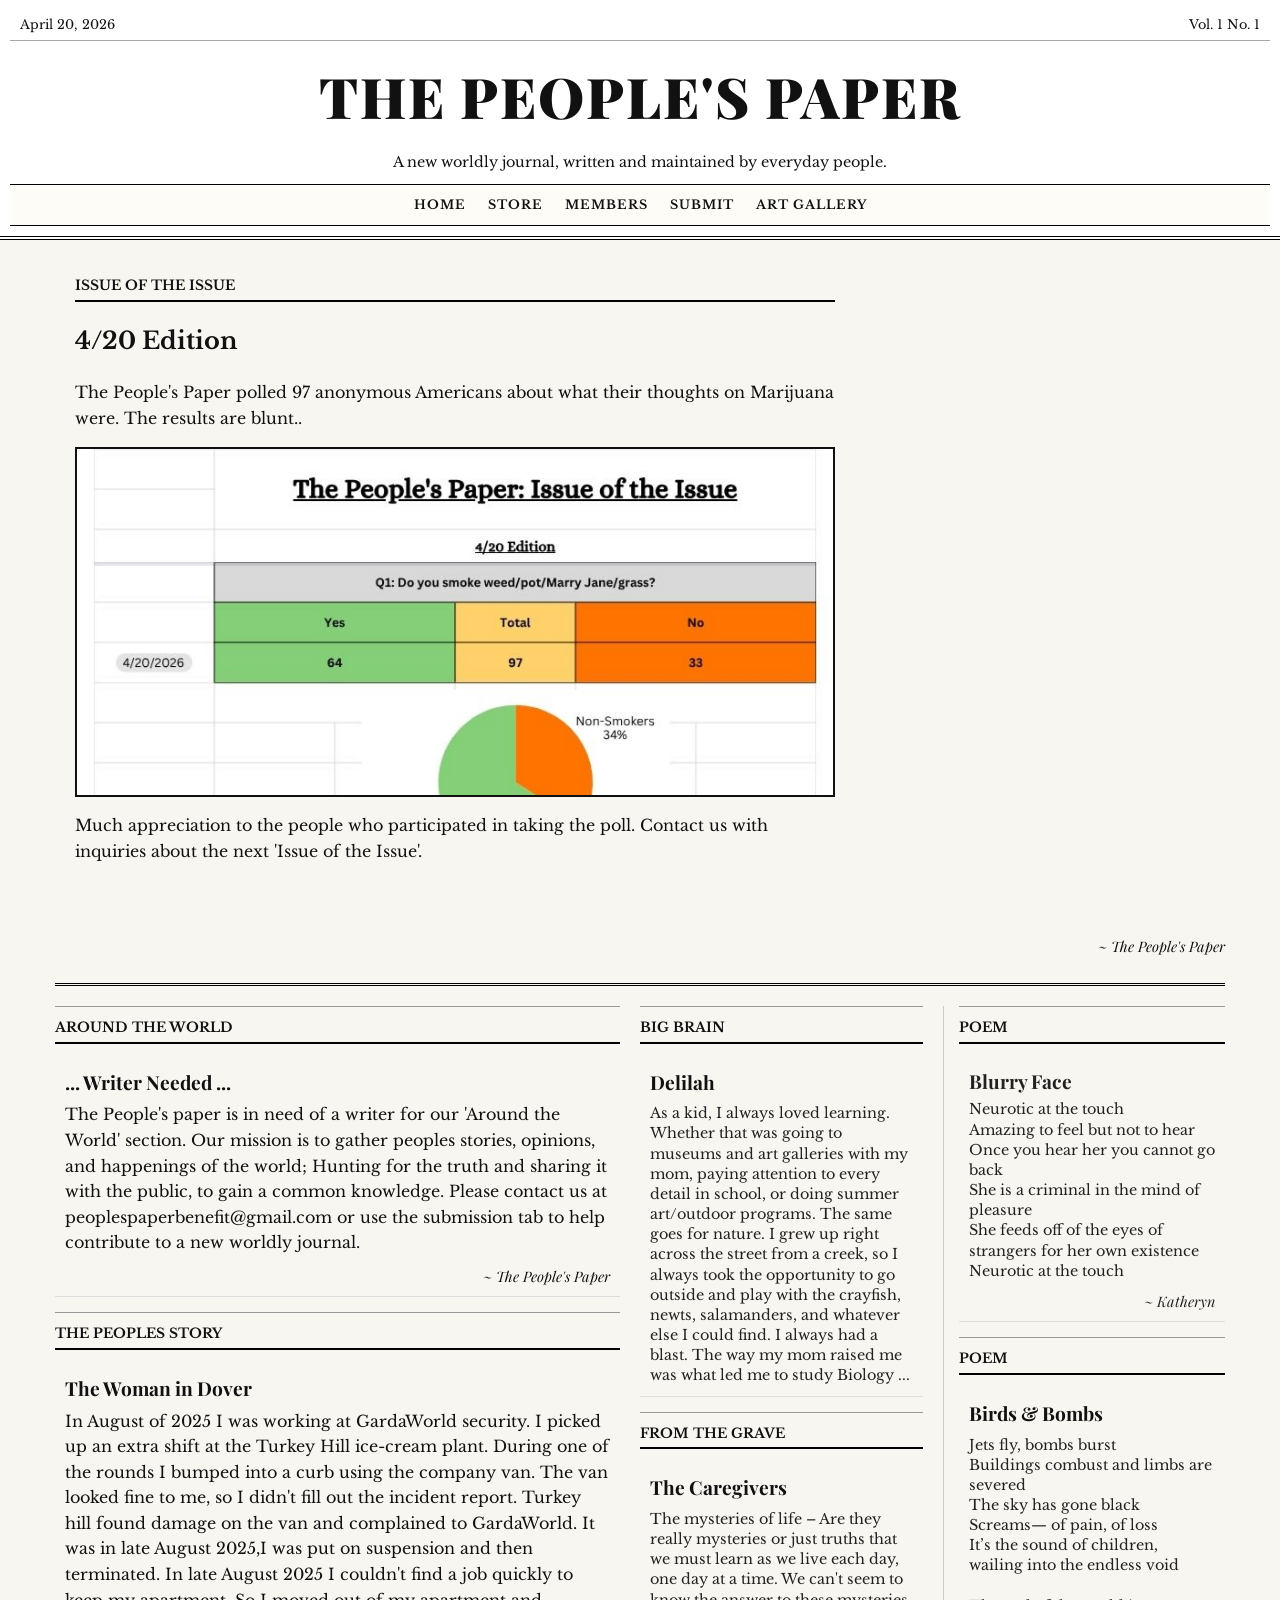
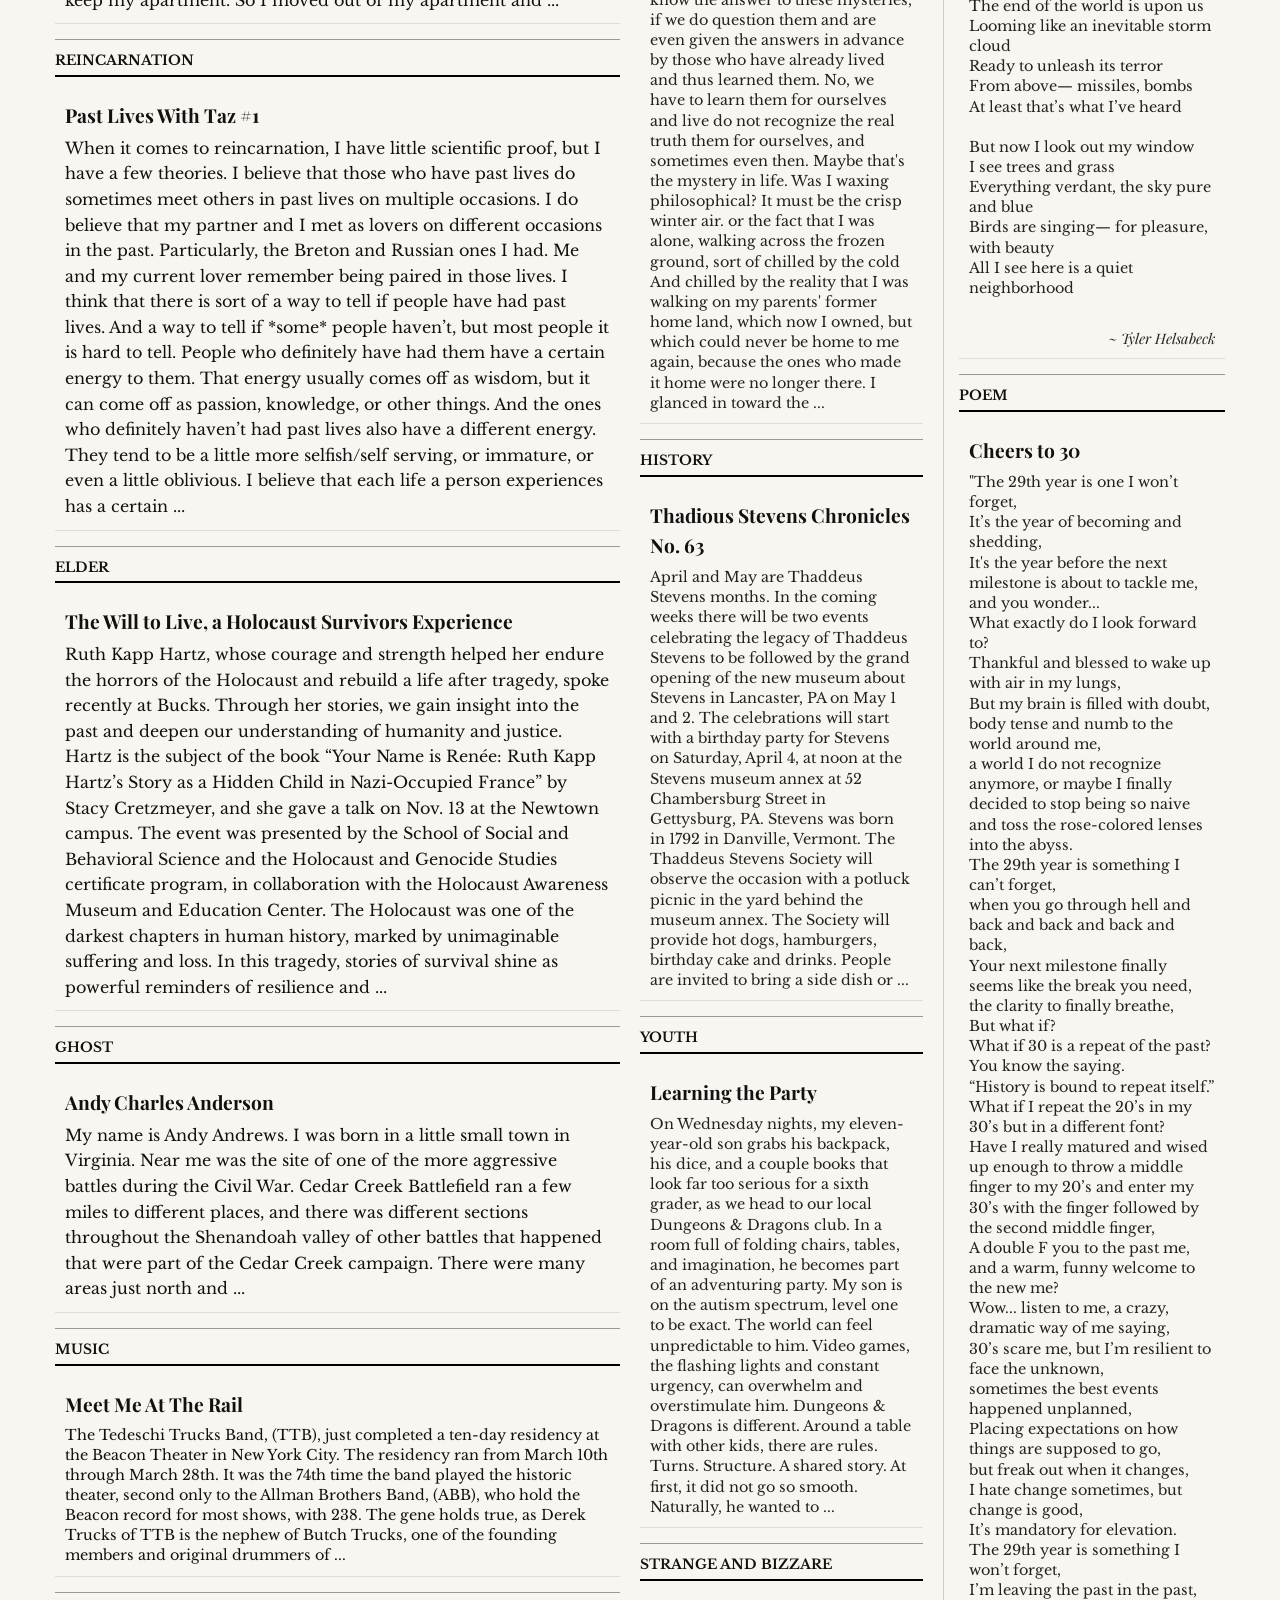
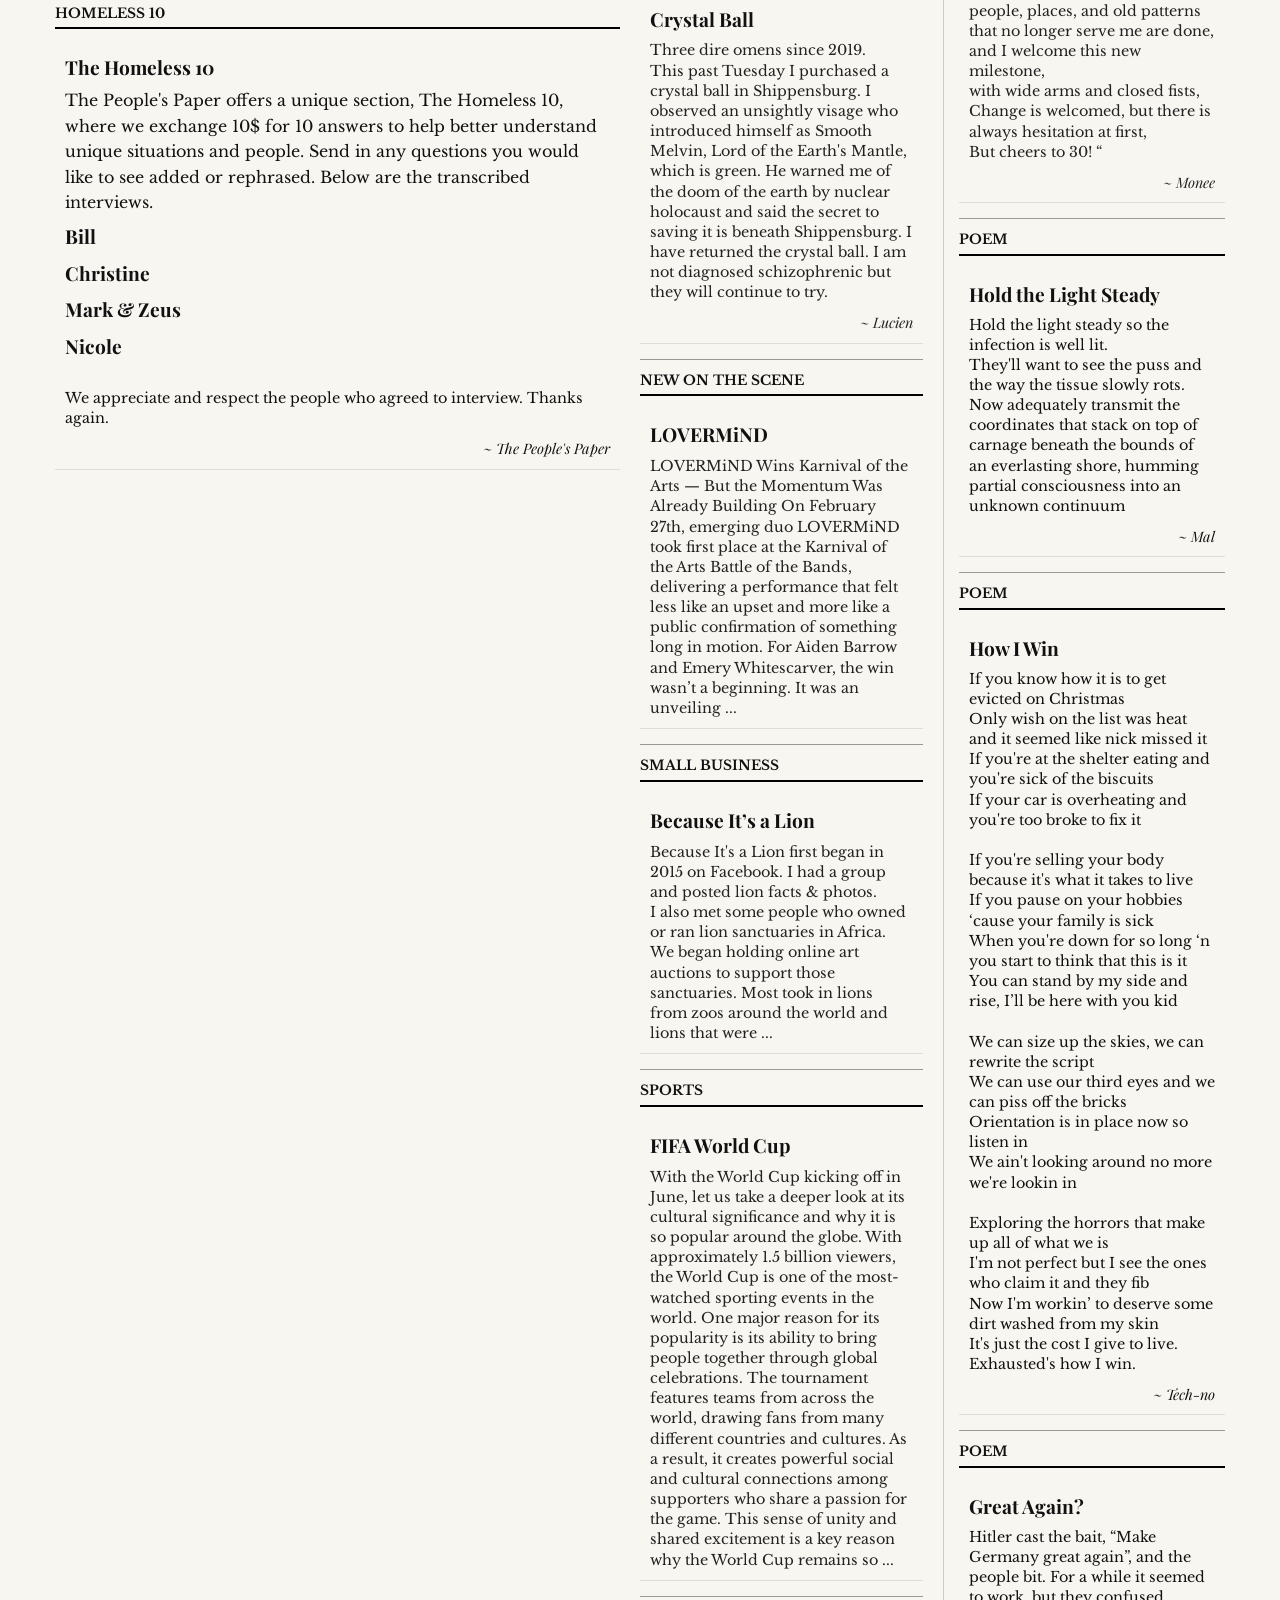
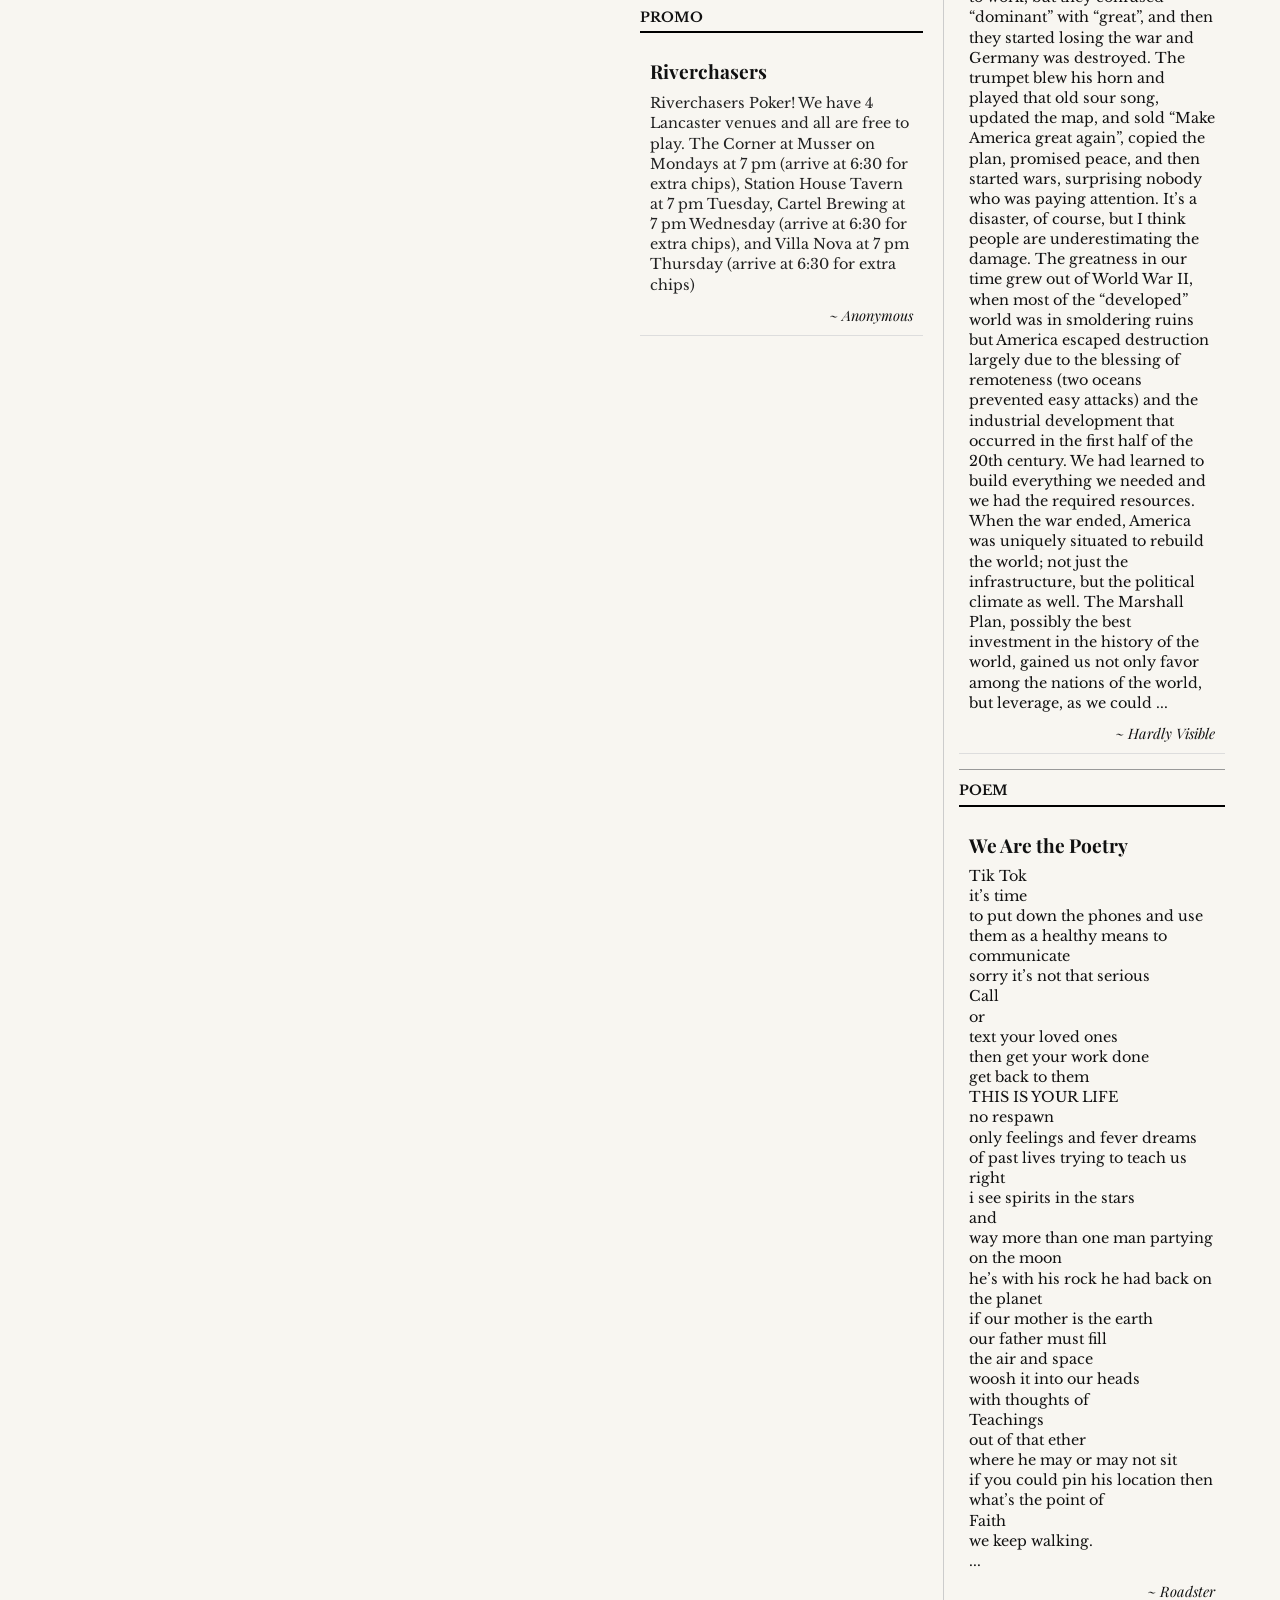
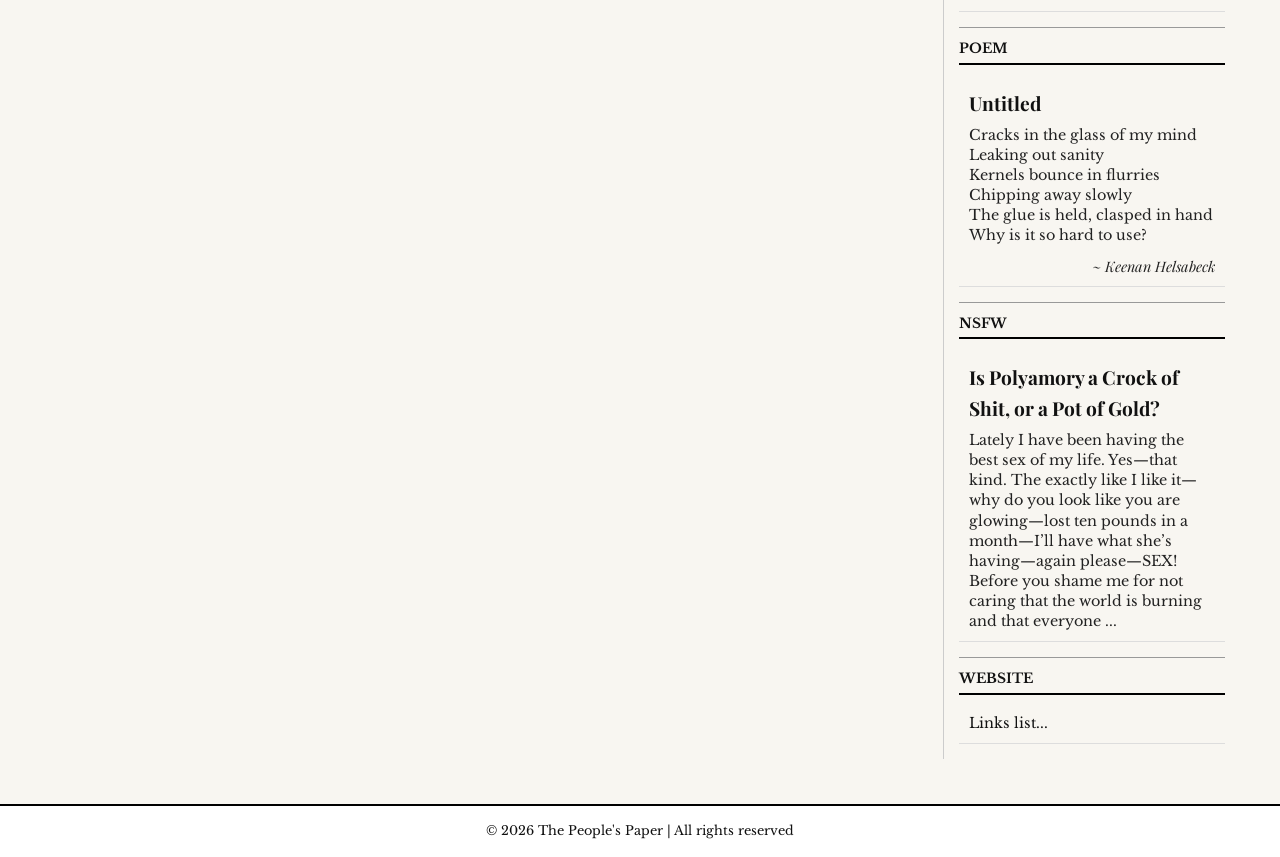
==== commit e68d8a55: "Refactor Music and Homeless 10 sections in index.html Removed unnecessary div tags and updated text " ====
--- a/index.html
+++ b/index.html
@@ -404,9 +404,9 @@
 <div class="section-title">Music</div>
 <article>
    <h3 data-story="meetmeattherail">Meet Me At The Rail</h3>
-   <div class="preview">
+   
 <p>The Tedeschi Trucks Band, (TTB), just completed a ten-day residency at the Beacon Theater in New York City. The residency ran from March 10th through March 28th. It was the 74th time the band played the historic theater, second only to the Allman Brothers Band, (ABB), who hold the Beacon record for most shows, with 238. The gene holds true, as Derek Trucks of TTB is the nephew of Butch Trucks, one of the founding members and original drummers of ... </p>
-   </div>
+   
 </article>
 </div>
 
@@ -416,7 +416,7 @@
 <div class="section-title">Homeless 10</div>
 <article>
    <h3>The Homeless 10</h3>
-   The People's Paper offers a unique section, The Homeless 10, where we exchange 10$ for 10 answers to help better understand unique situations and people. Send in any questions you would like to see added or rephrased. Below are the transcribed interviews. (Click article titles to open full story)
+   The People's Paper offers a unique section, The Homeless 10, where we exchange 10$ for 10 answers to help better understand unique situations and people. Send in any questions you would like to see added or rephrased. Below are the transcribed interviews.
    <h3 data-story="homelessbill">Bill</h3>
    <p class="preview">    </p>
    <h3 data-story="homelesschristine">Christine</h3>
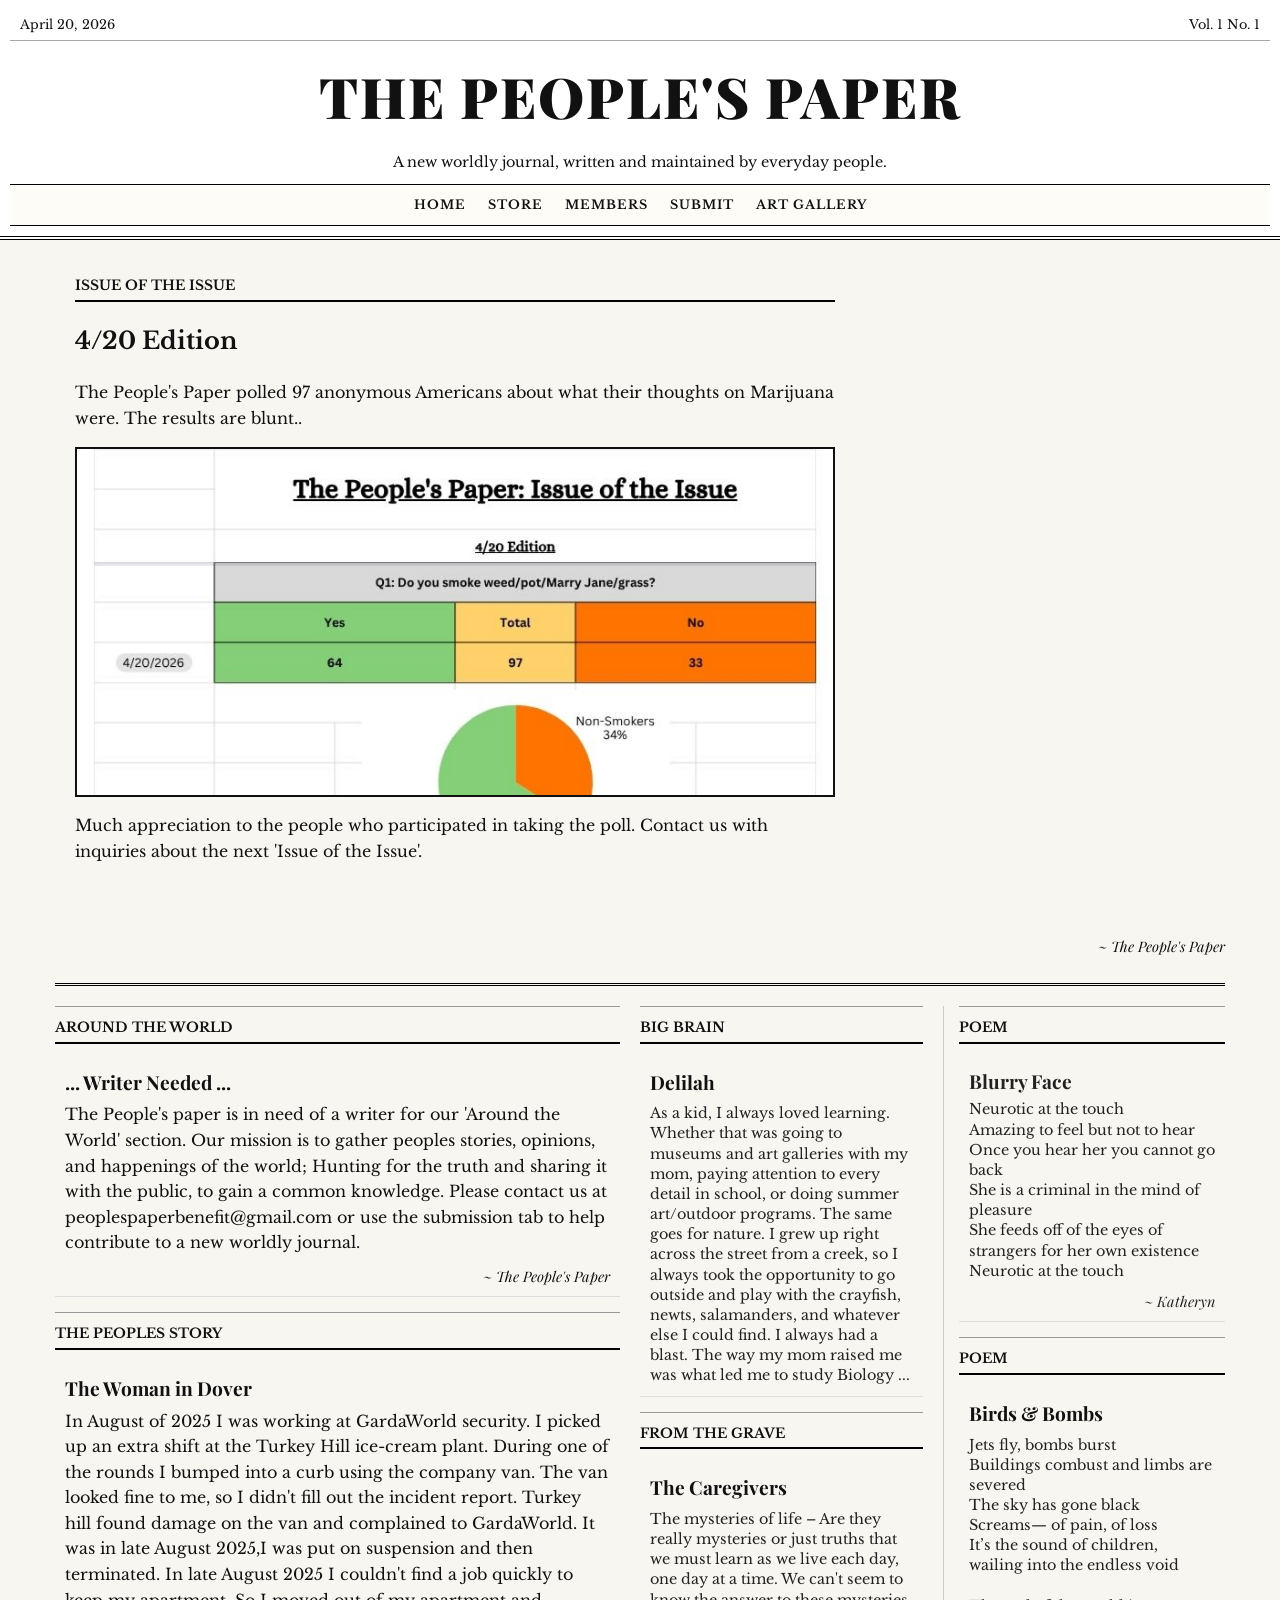
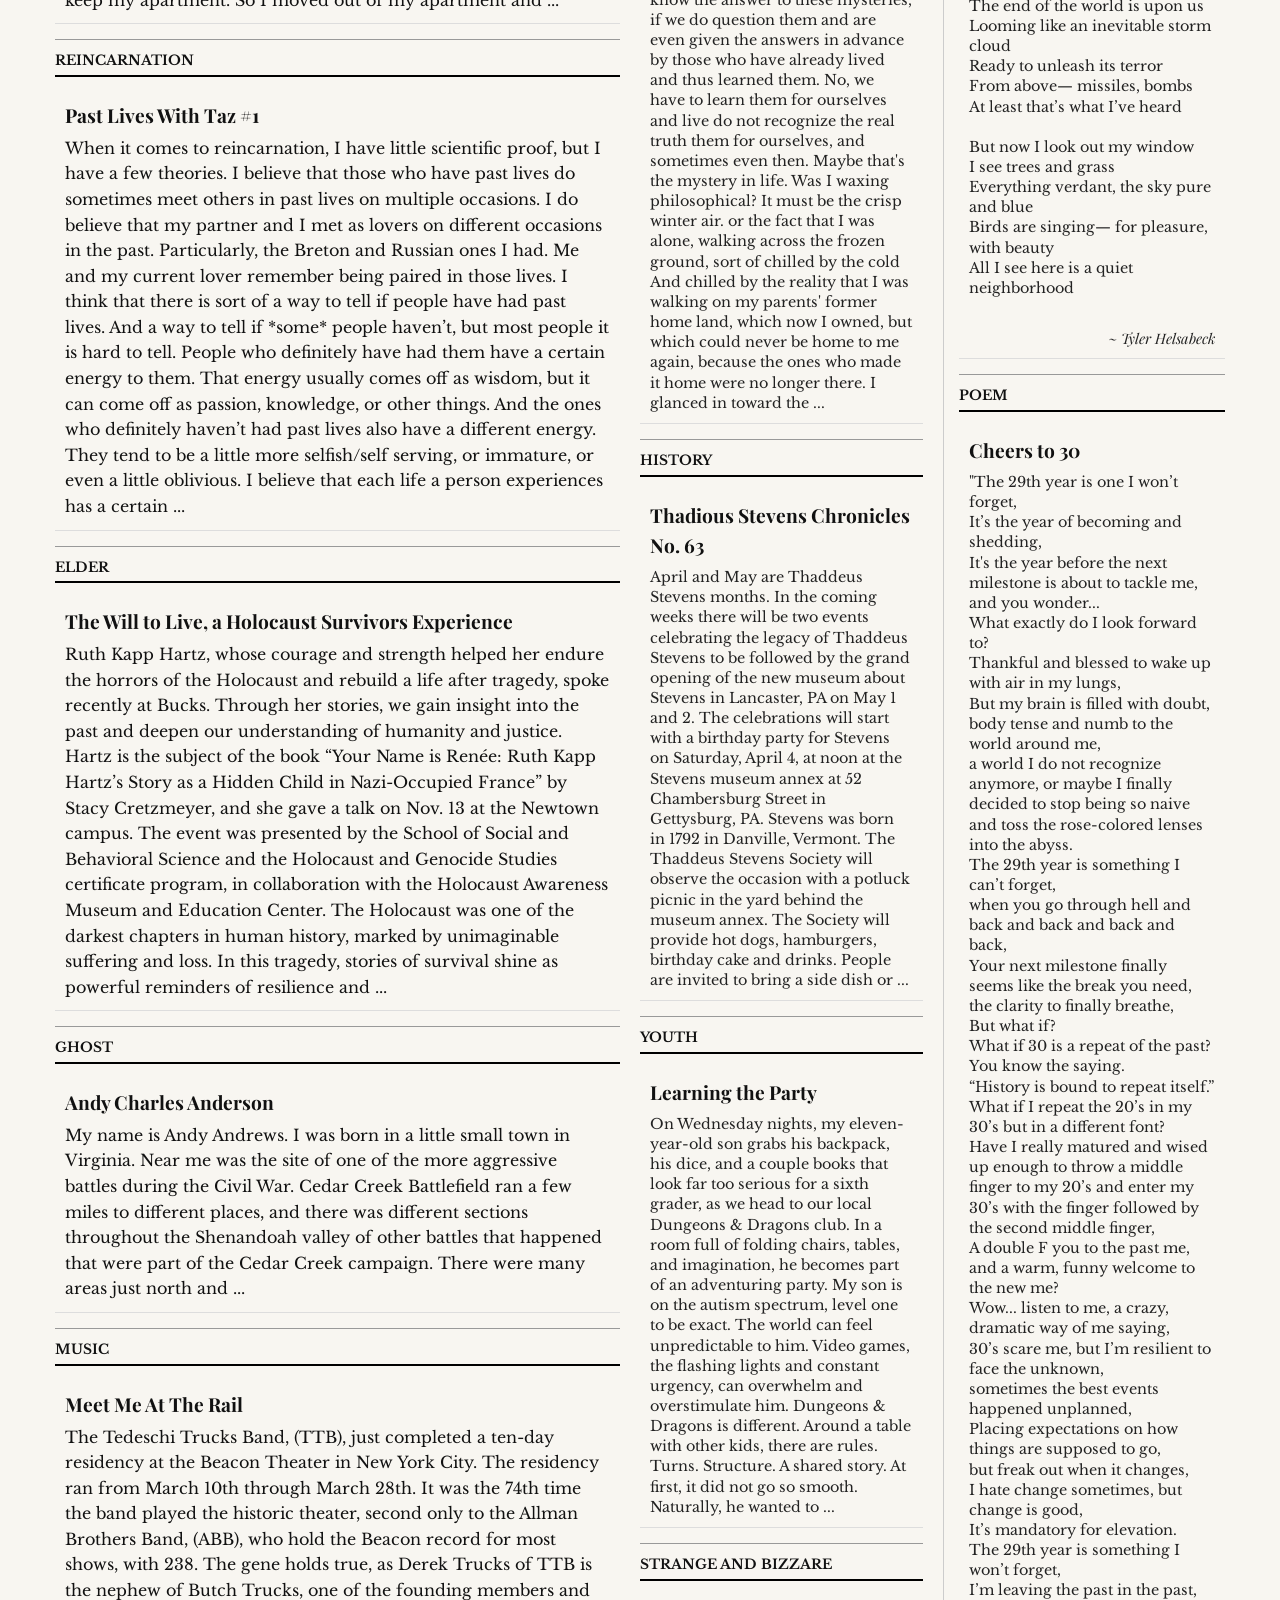
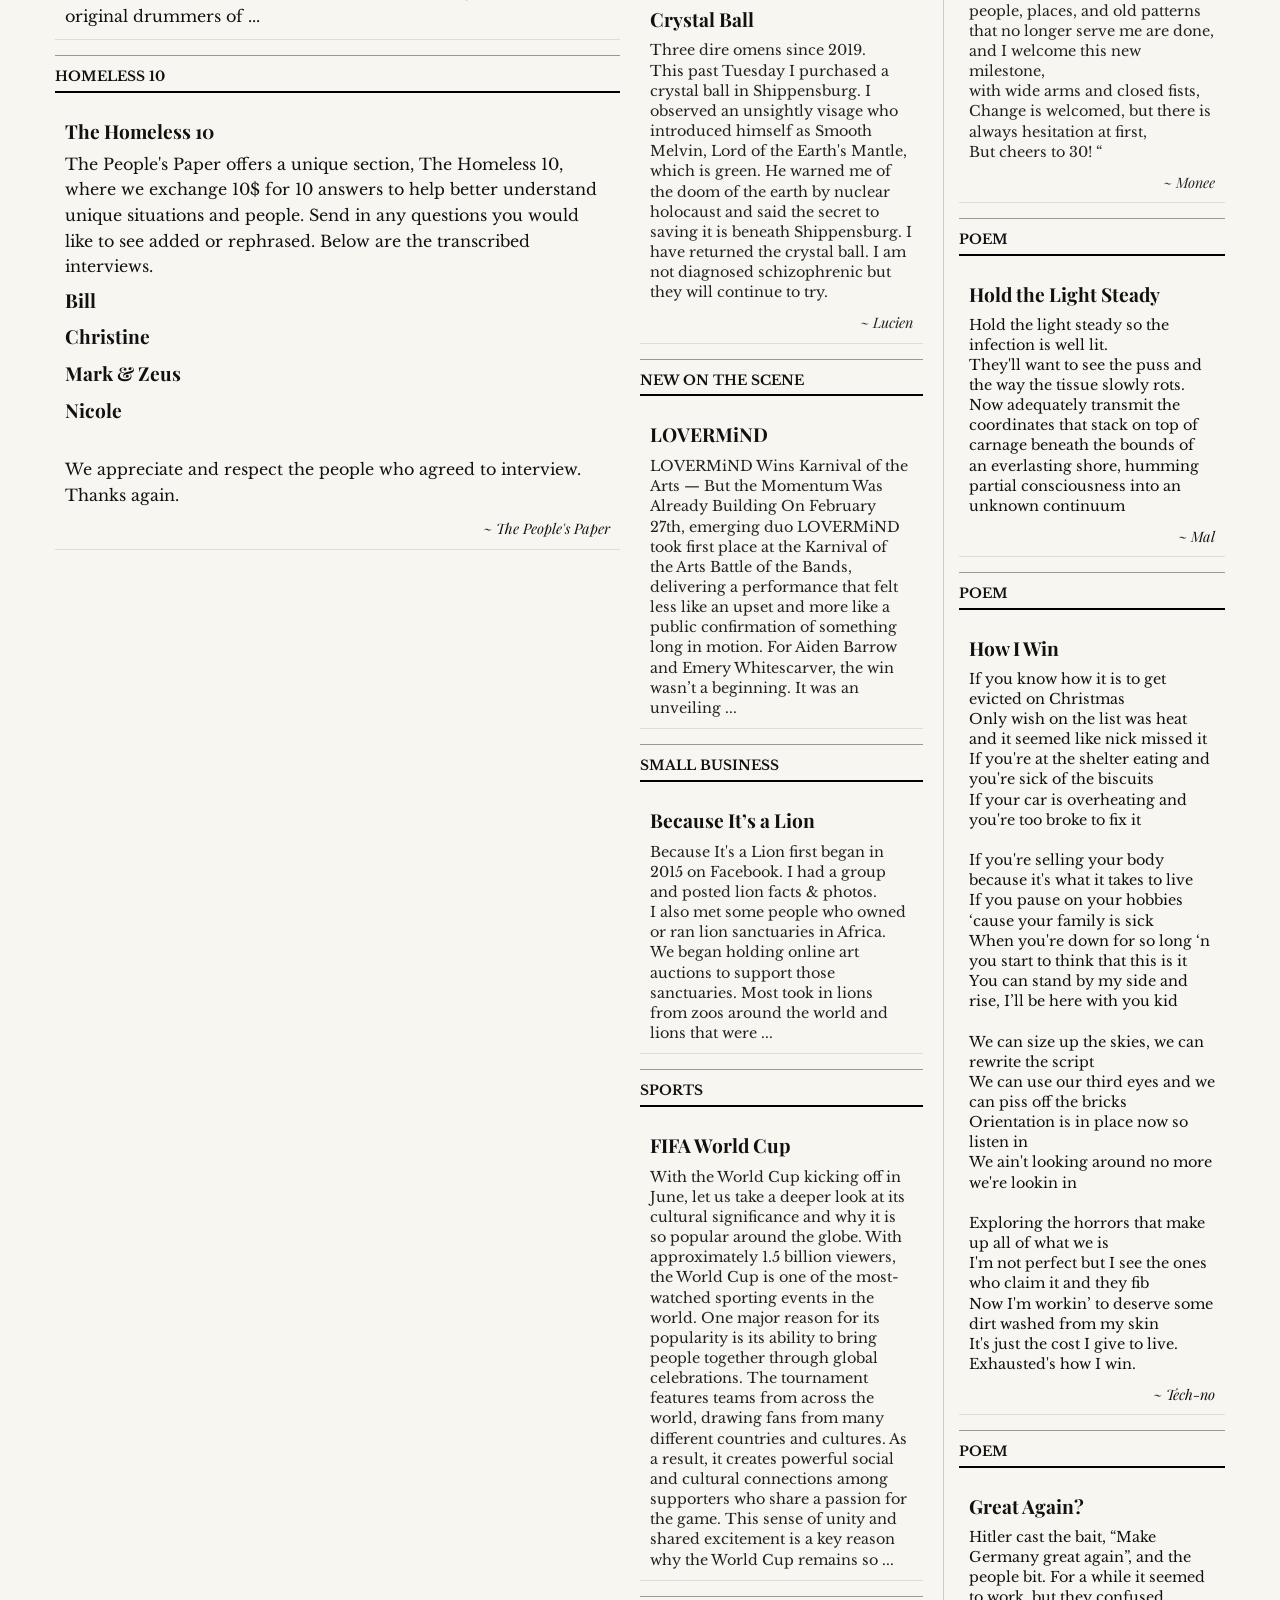
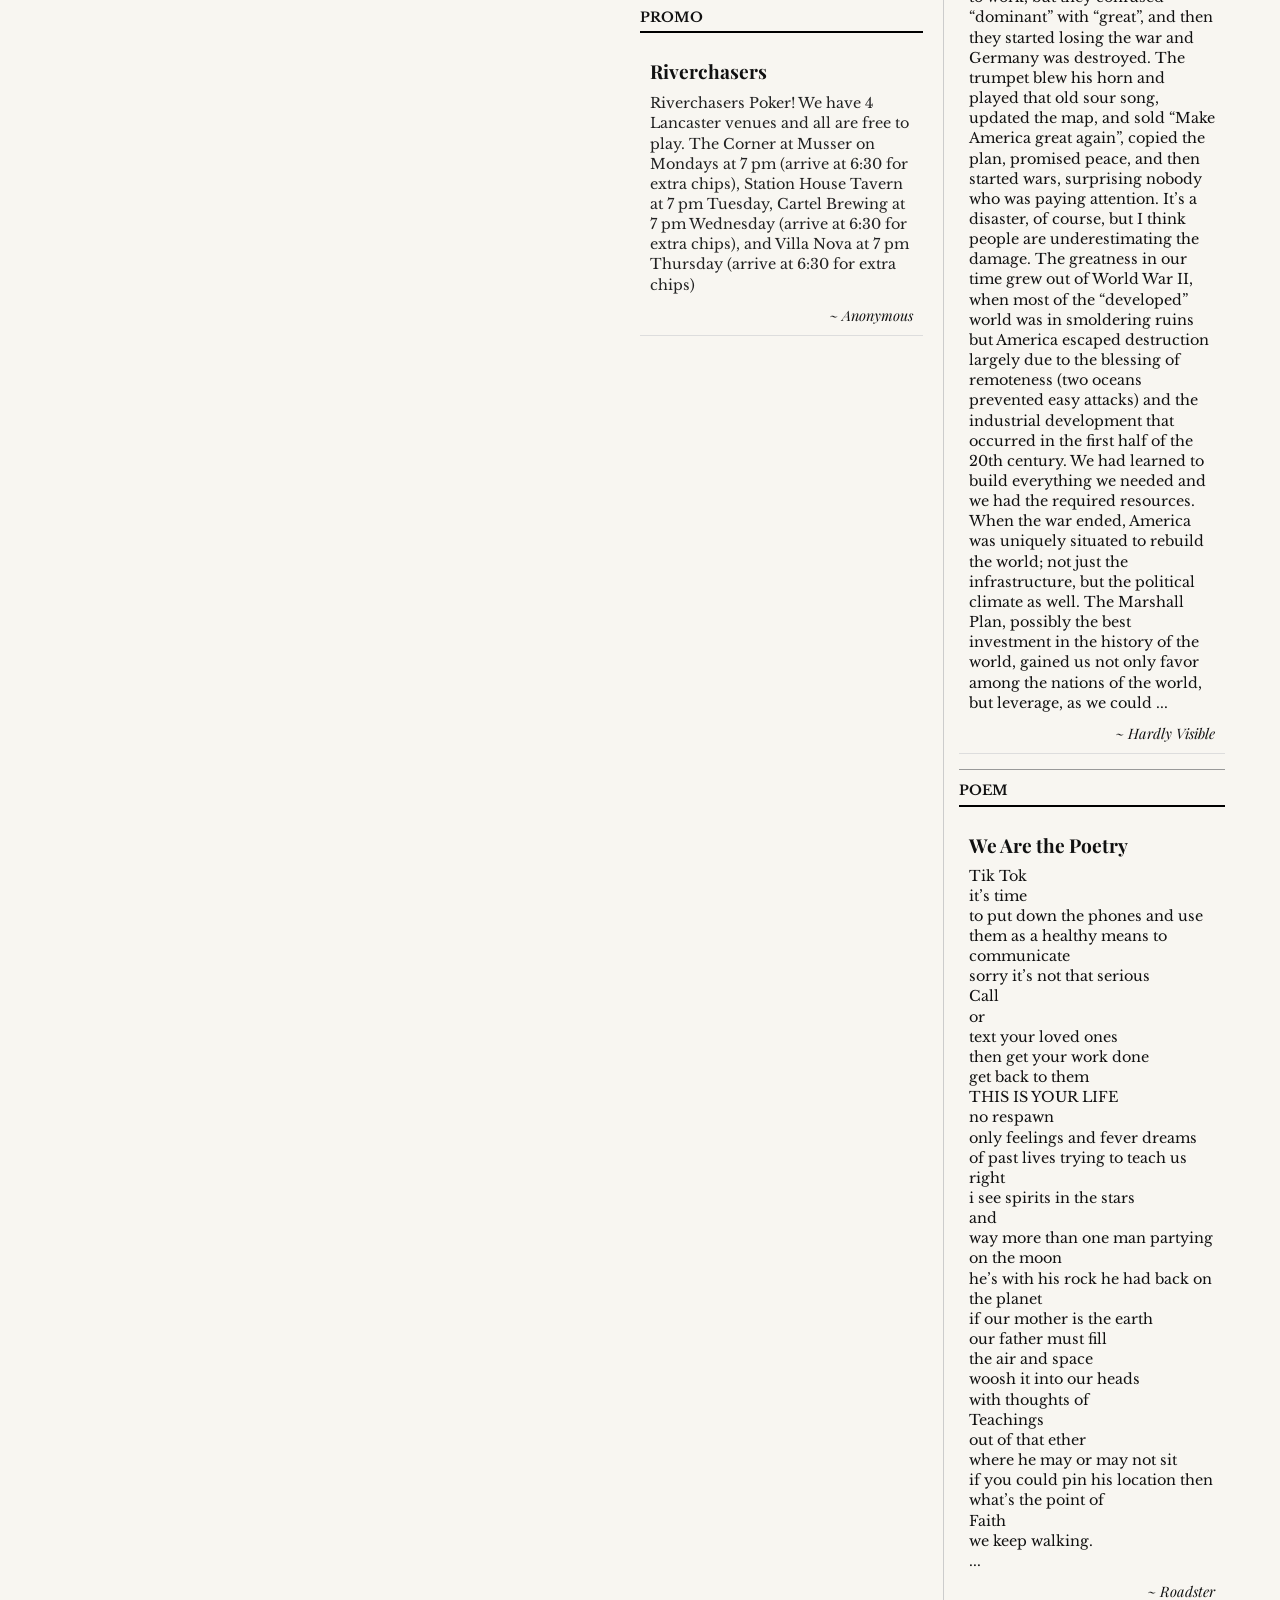
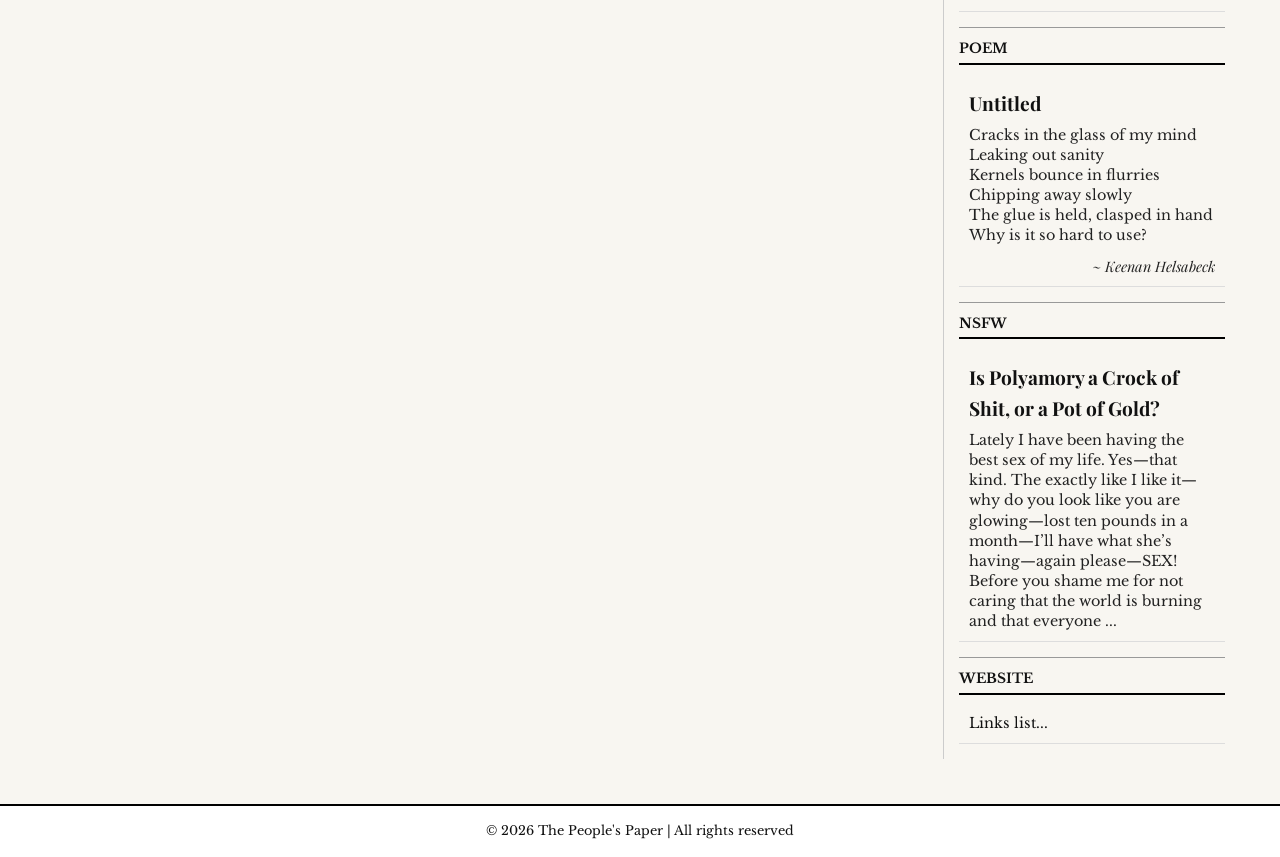
==== commit d5ab7874: "Fix HTML formatting in index.html" ====
--- a/index.html
+++ b/index.html
@@ -405,7 +405,7 @@
 <article>
    <h3 data-story="meetmeattherail">Meet Me At The Rail</h3>
    
-<p>The Tedeschi Trucks Band, (TTB), just completed a ten-day residency at the Beacon Theater in New York City. The residency ran from March 10th through March 28th. It was the 74th time the band played the historic theater, second only to the Allman Brothers Band, (ABB), who hold the Beacon record for most shows, with 238. The gene holds true, as Derek Trucks of TTB is the nephew of Butch Trucks, one of the founding members and original drummers of ... </p>
+The Tedeschi Trucks Band, (TTB), just completed a ten-day residency at the Beacon Theater in New York City. The residency ran from March 10th through March 28th. It was the 74th time the band played the historic theater, second only to the Allman Brothers Band, (ABB), who hold the Beacon record for most shows, with 238. The gene holds true, as Derek Trucks of TTB is the nephew of Butch Trucks, one of the founding members and original drummers of ... 
    
 </article>
 </div>
@@ -425,7 +425,7 @@
    <p class="preview">    </p>
    <h3 data-story="homelessnicole">Nicole</h3>
    <p class="preview">    </p>
-<p><br>We appreciate and respect the people who agreed to interview. Thanks again.</p>
+<br>We appreciate and respect the people who agreed to interview. Thanks again.
    <p class="signature">~ The People's Paper
 </article>
 </div>
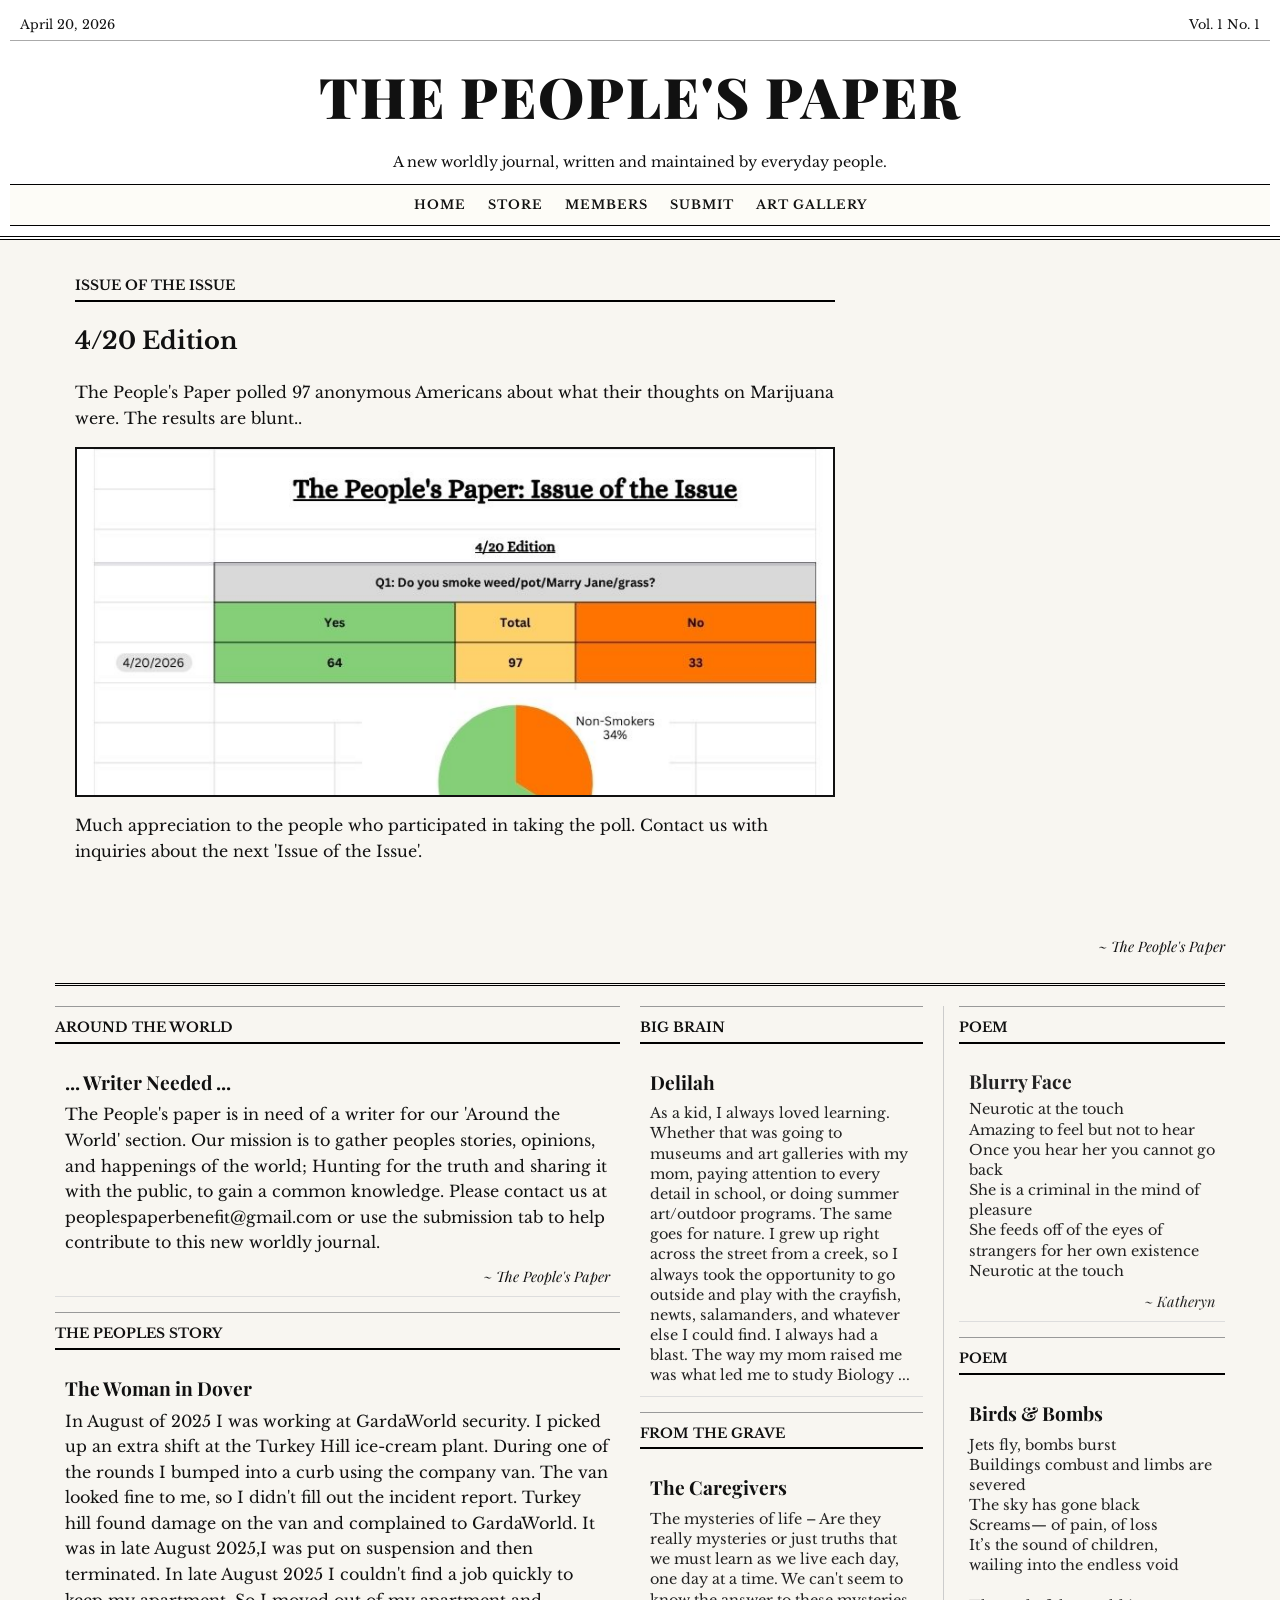
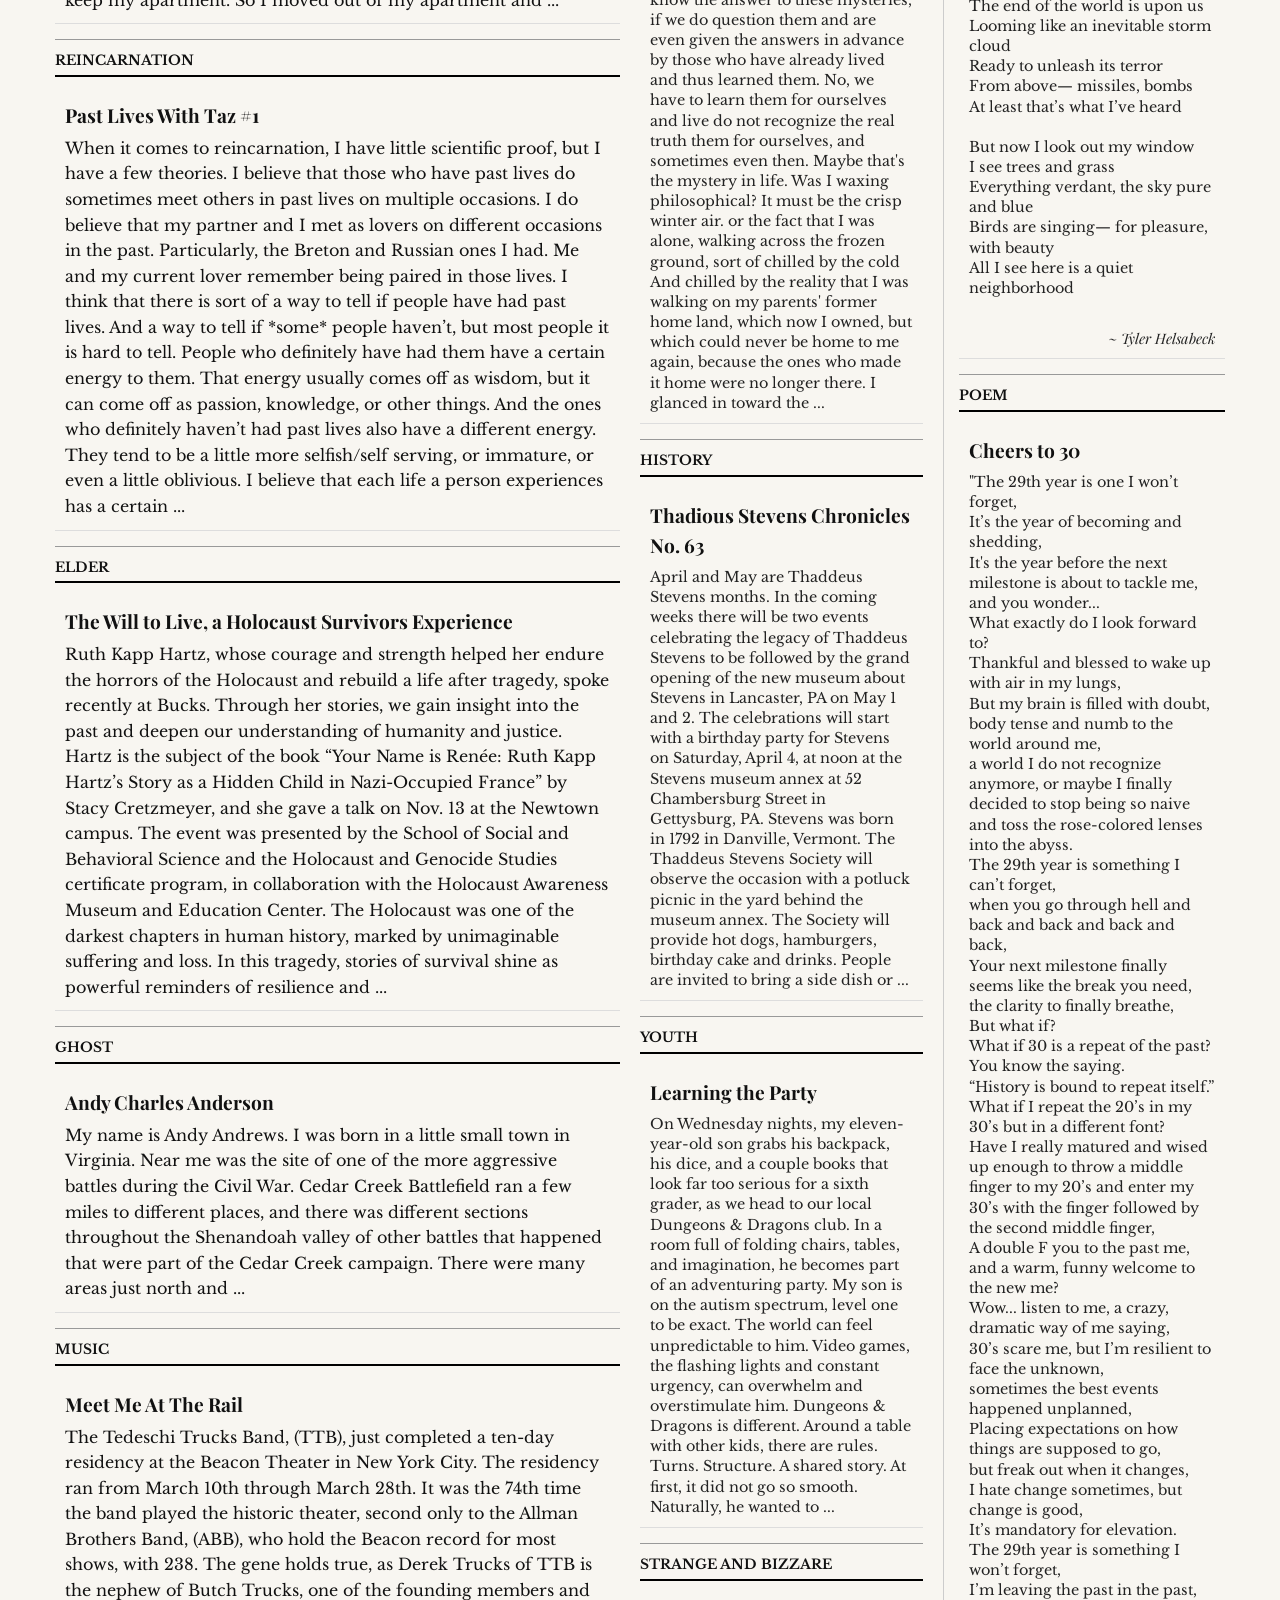
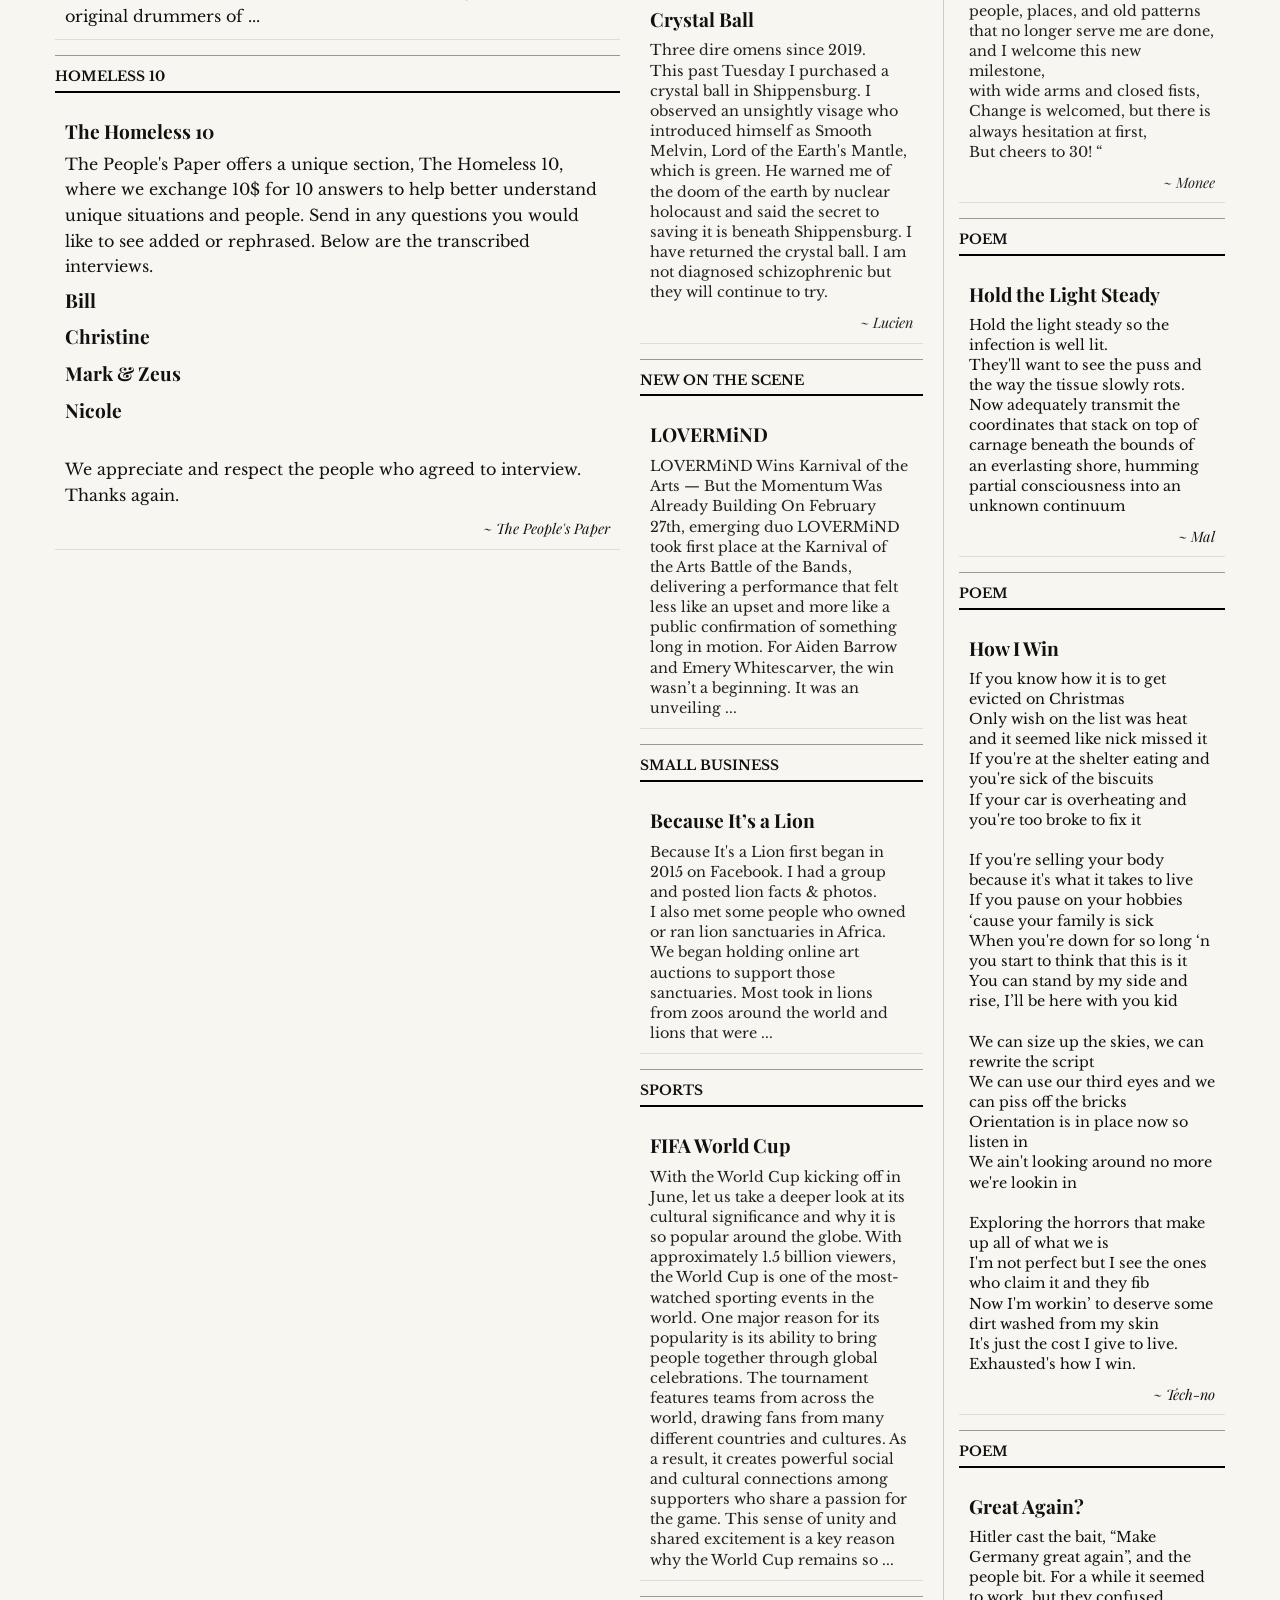
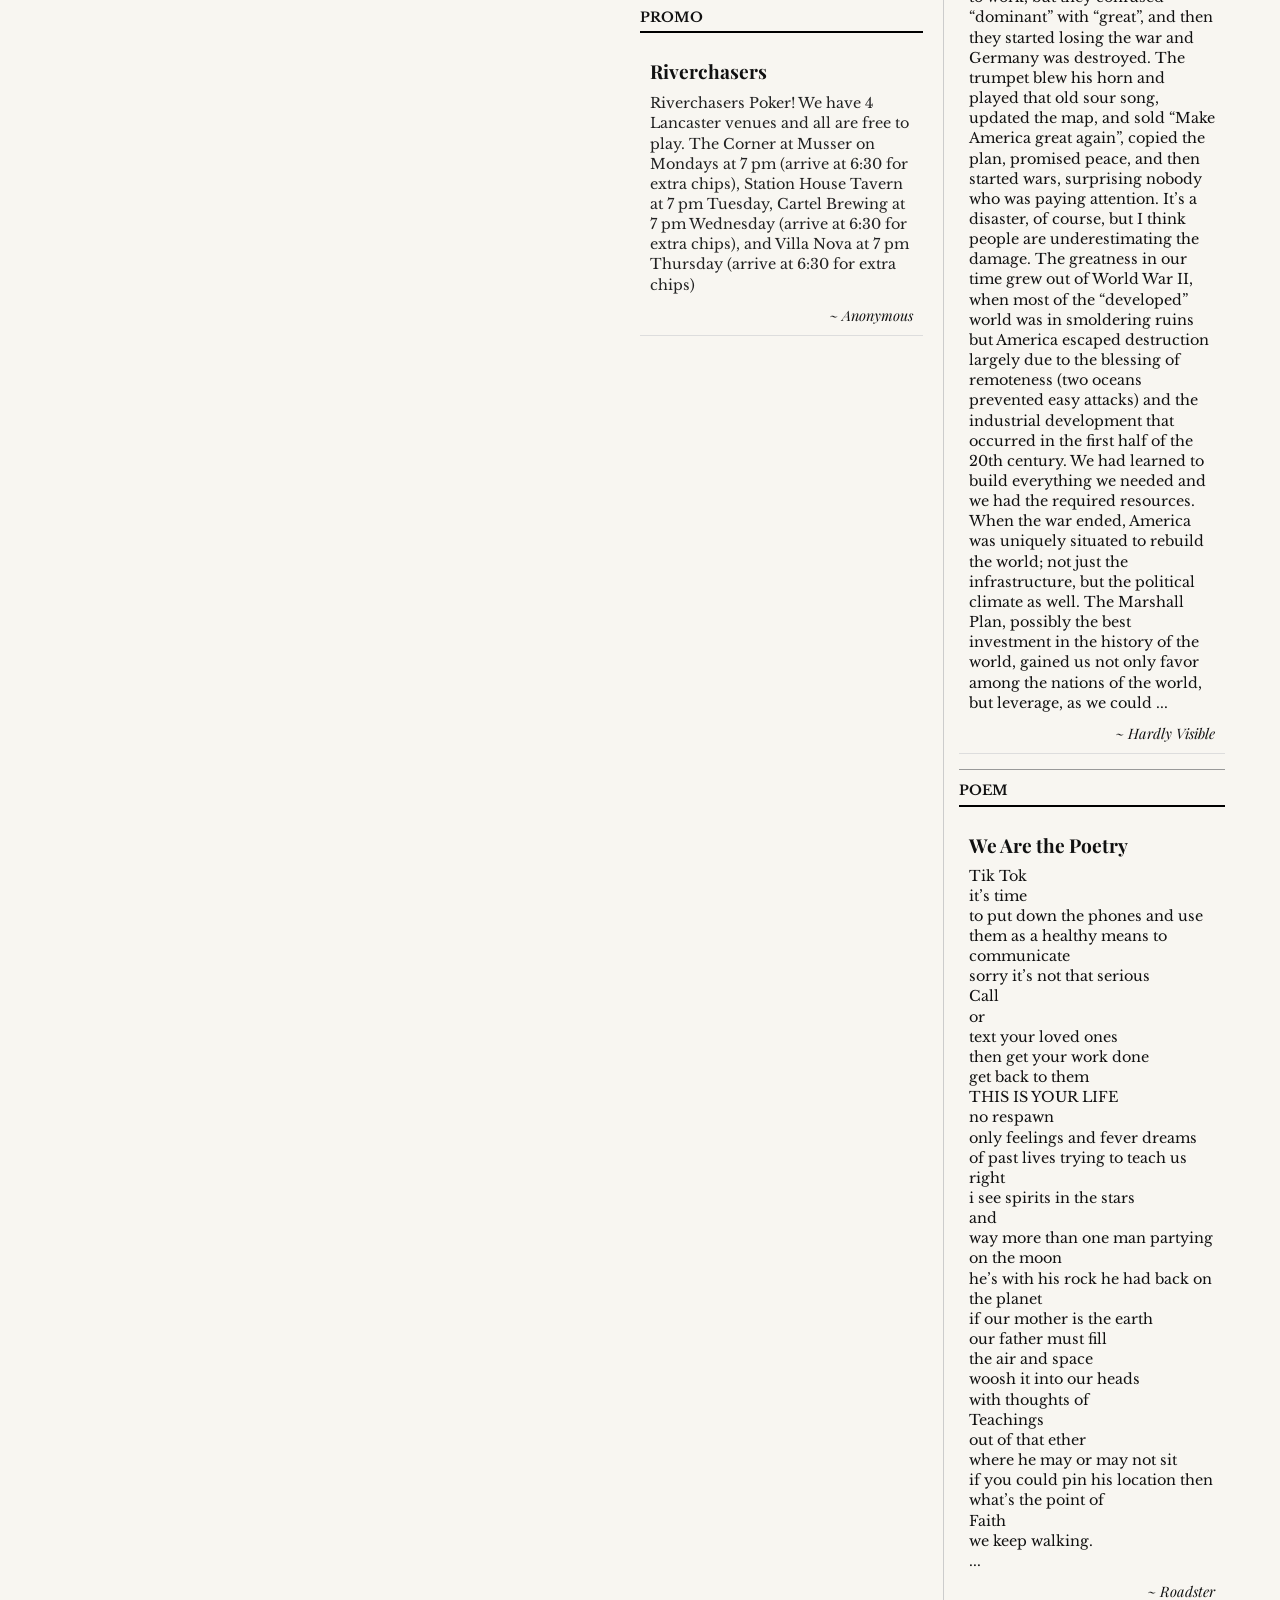
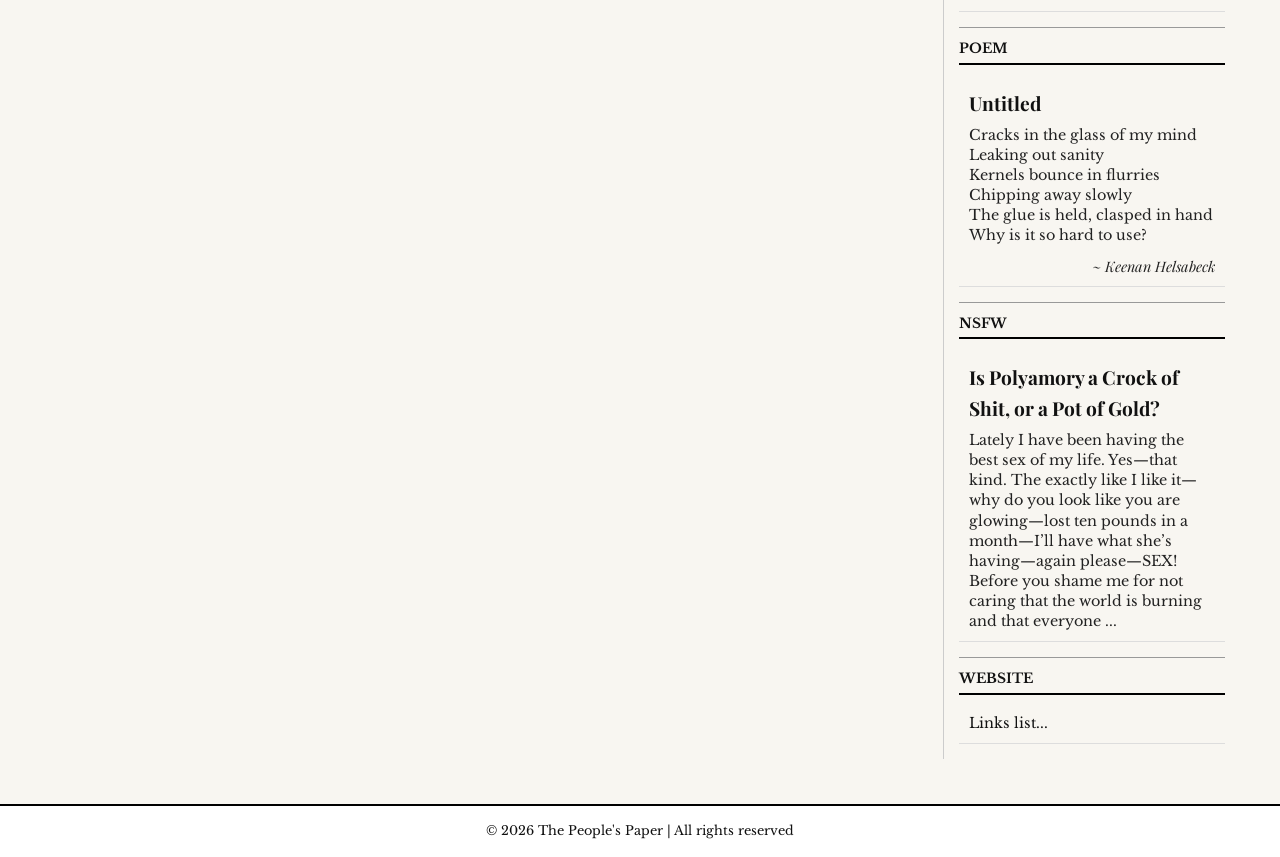
==== commit c96f10ad: "Fix typo in writer needed section description" ====
--- a/index.html
+++ b/index.html
@@ -329,7 +329,7 @@
 <div class="section-title">Around the World</div>
 <article>
    <h3>... Writer Needed ...</h3>
-   The People's paper is in need of a writer for our 'Around the World' section. Our mission is to gather peoples stories, opinions, and happenings of the world; Hunting for the truth and sharing it with the public, to gain a common knowledge. Please contact us at peoplespaperbenefit@gmail.com or use the submission tab to help contribute to a new worldly journal.
+   The People's paper is in need of a writer for our 'Around the World' section. Our mission is to gather peoples stories, opinions, and happenings of the world; Hunting for the truth and sharing it with the public, to gain a common knowledge. Please contact us at peoplespaperbenefit@gmail.com or use the submission tab to help contribute to this new worldly journal.
 <p class="signature">~ The People's Paper</p>
 </article>
 </div>
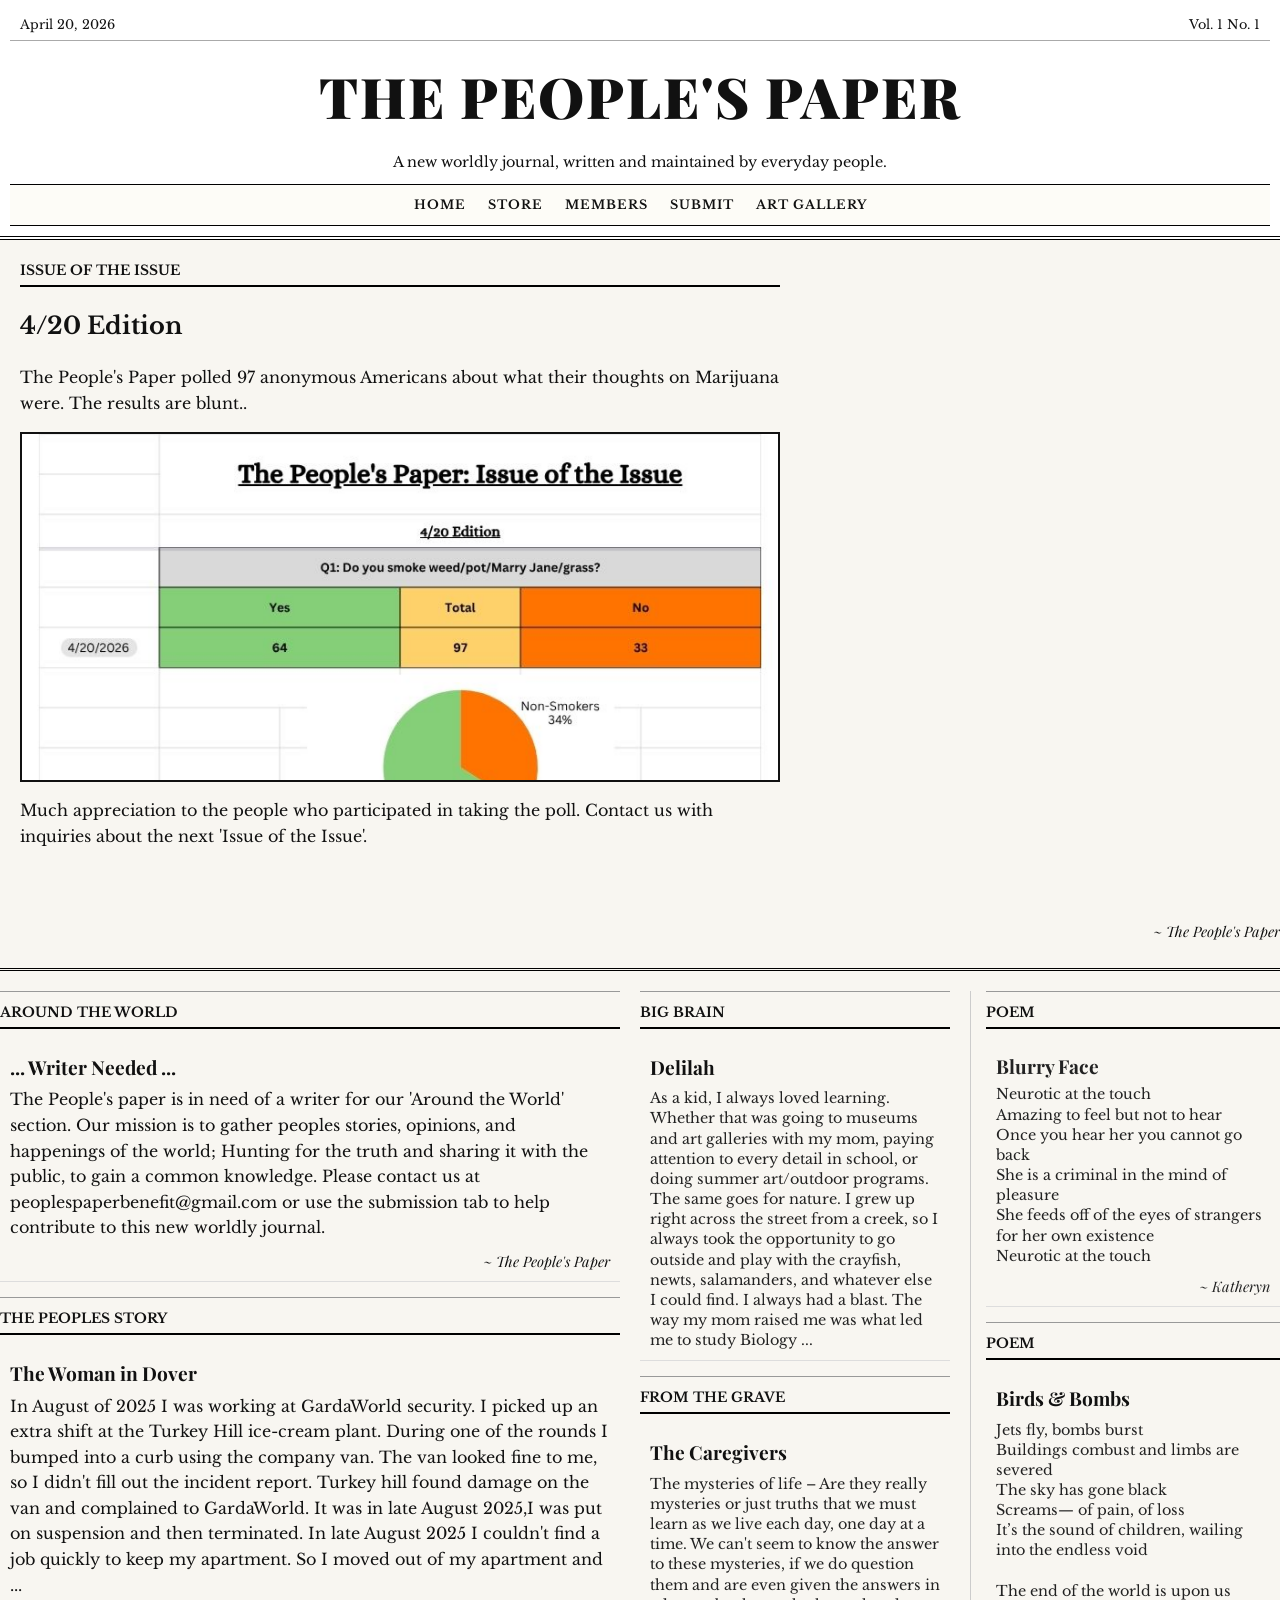
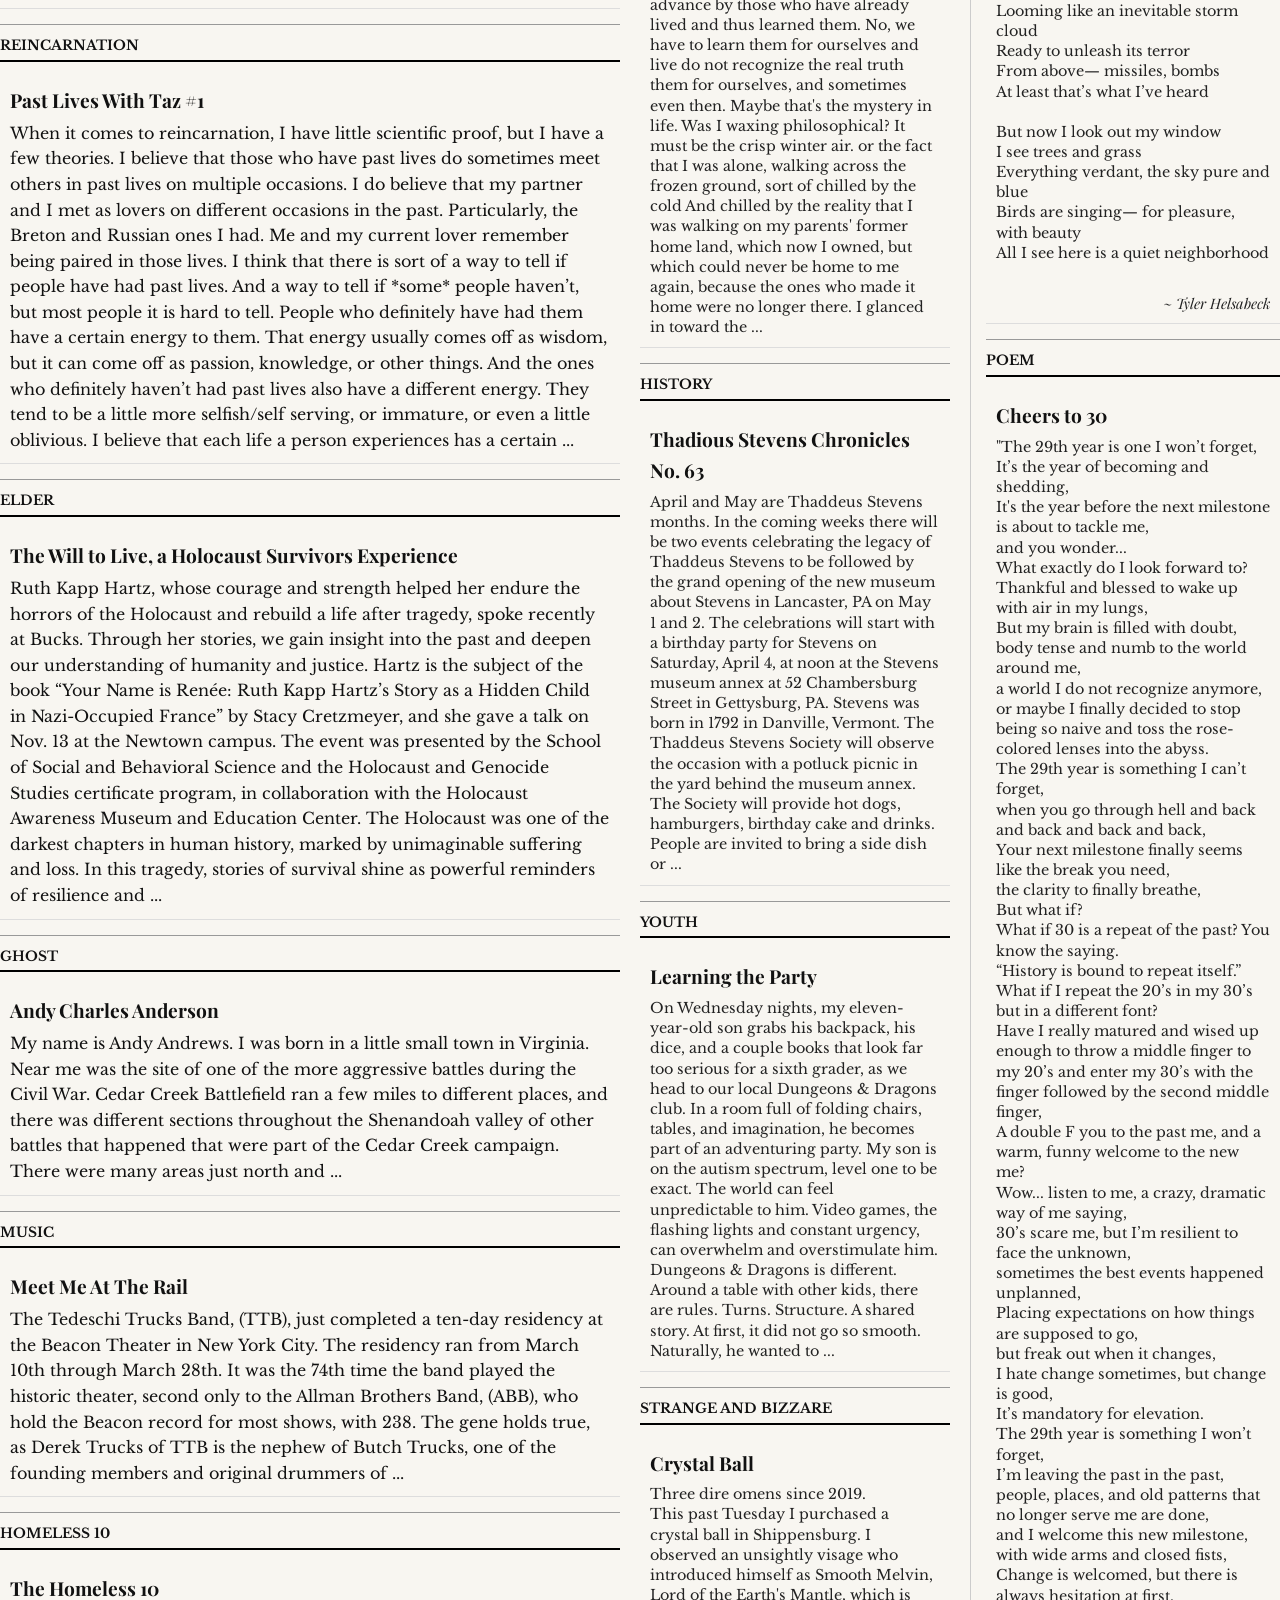
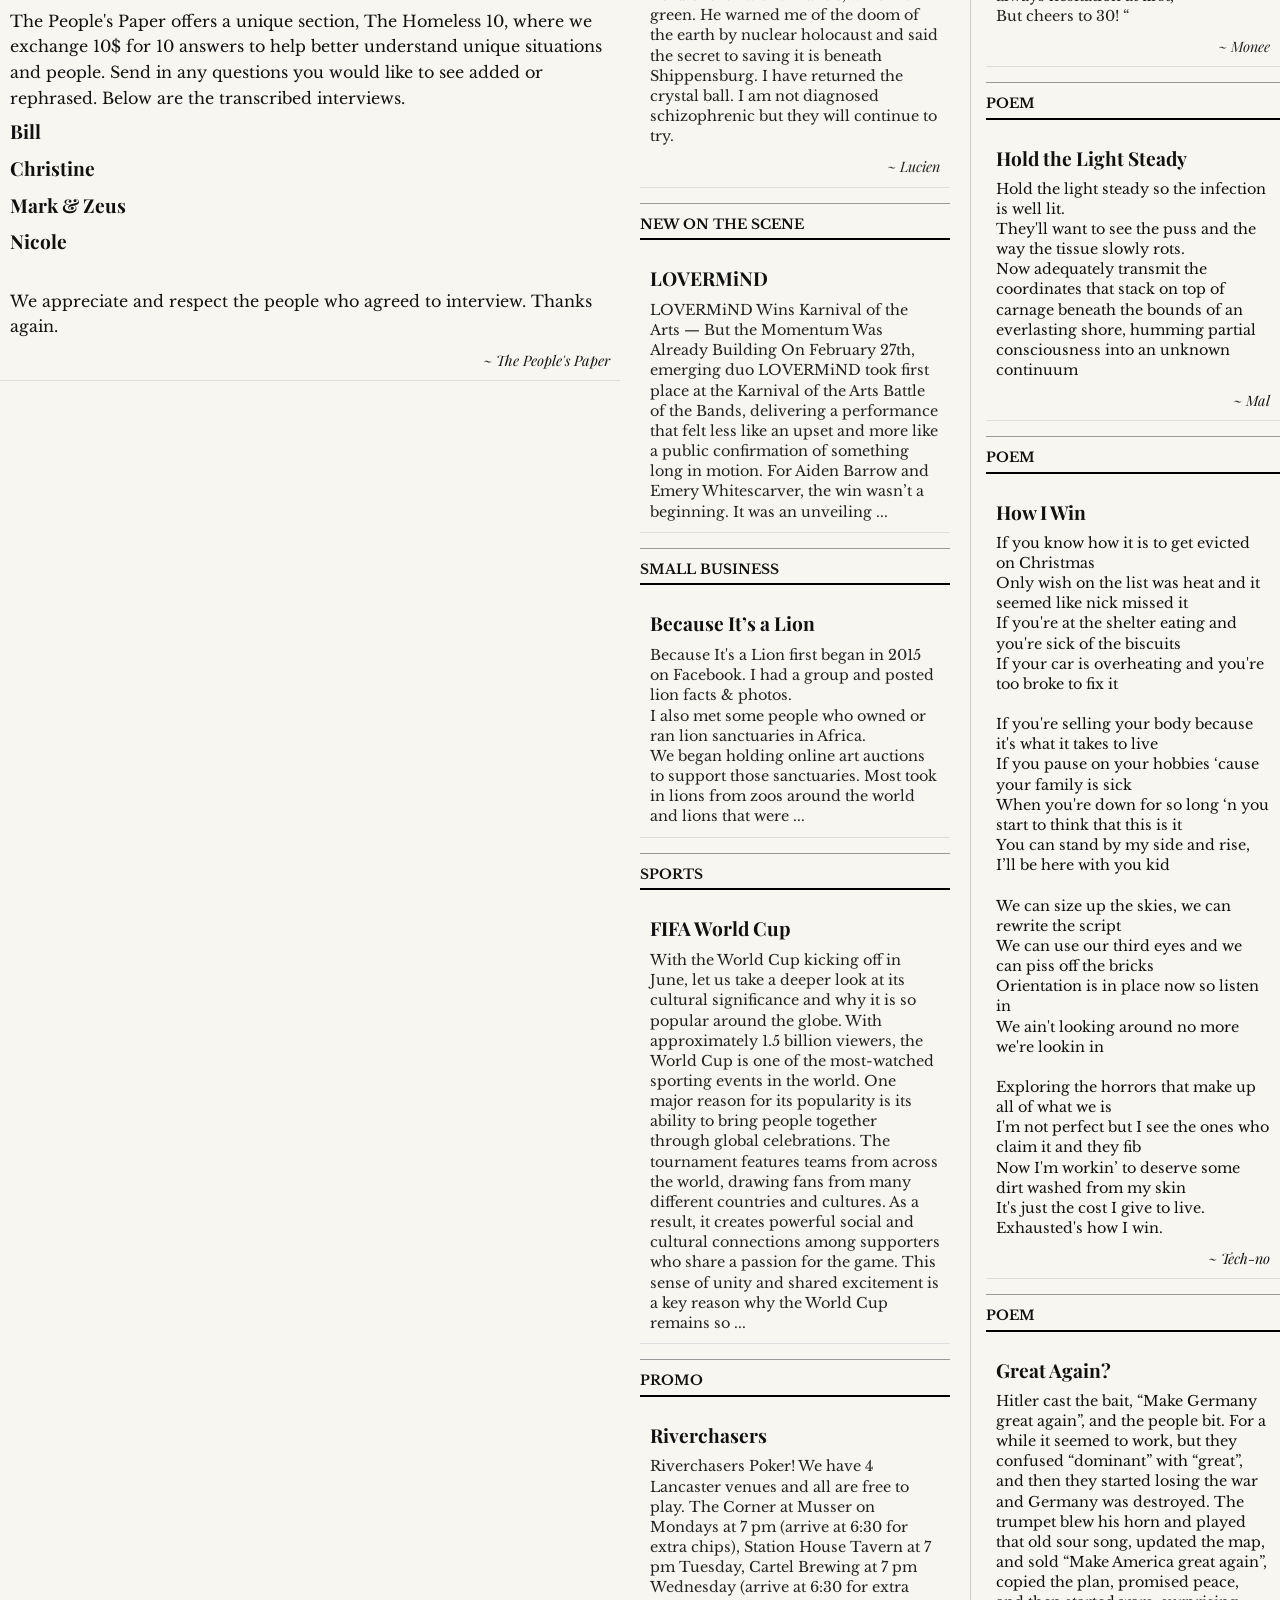
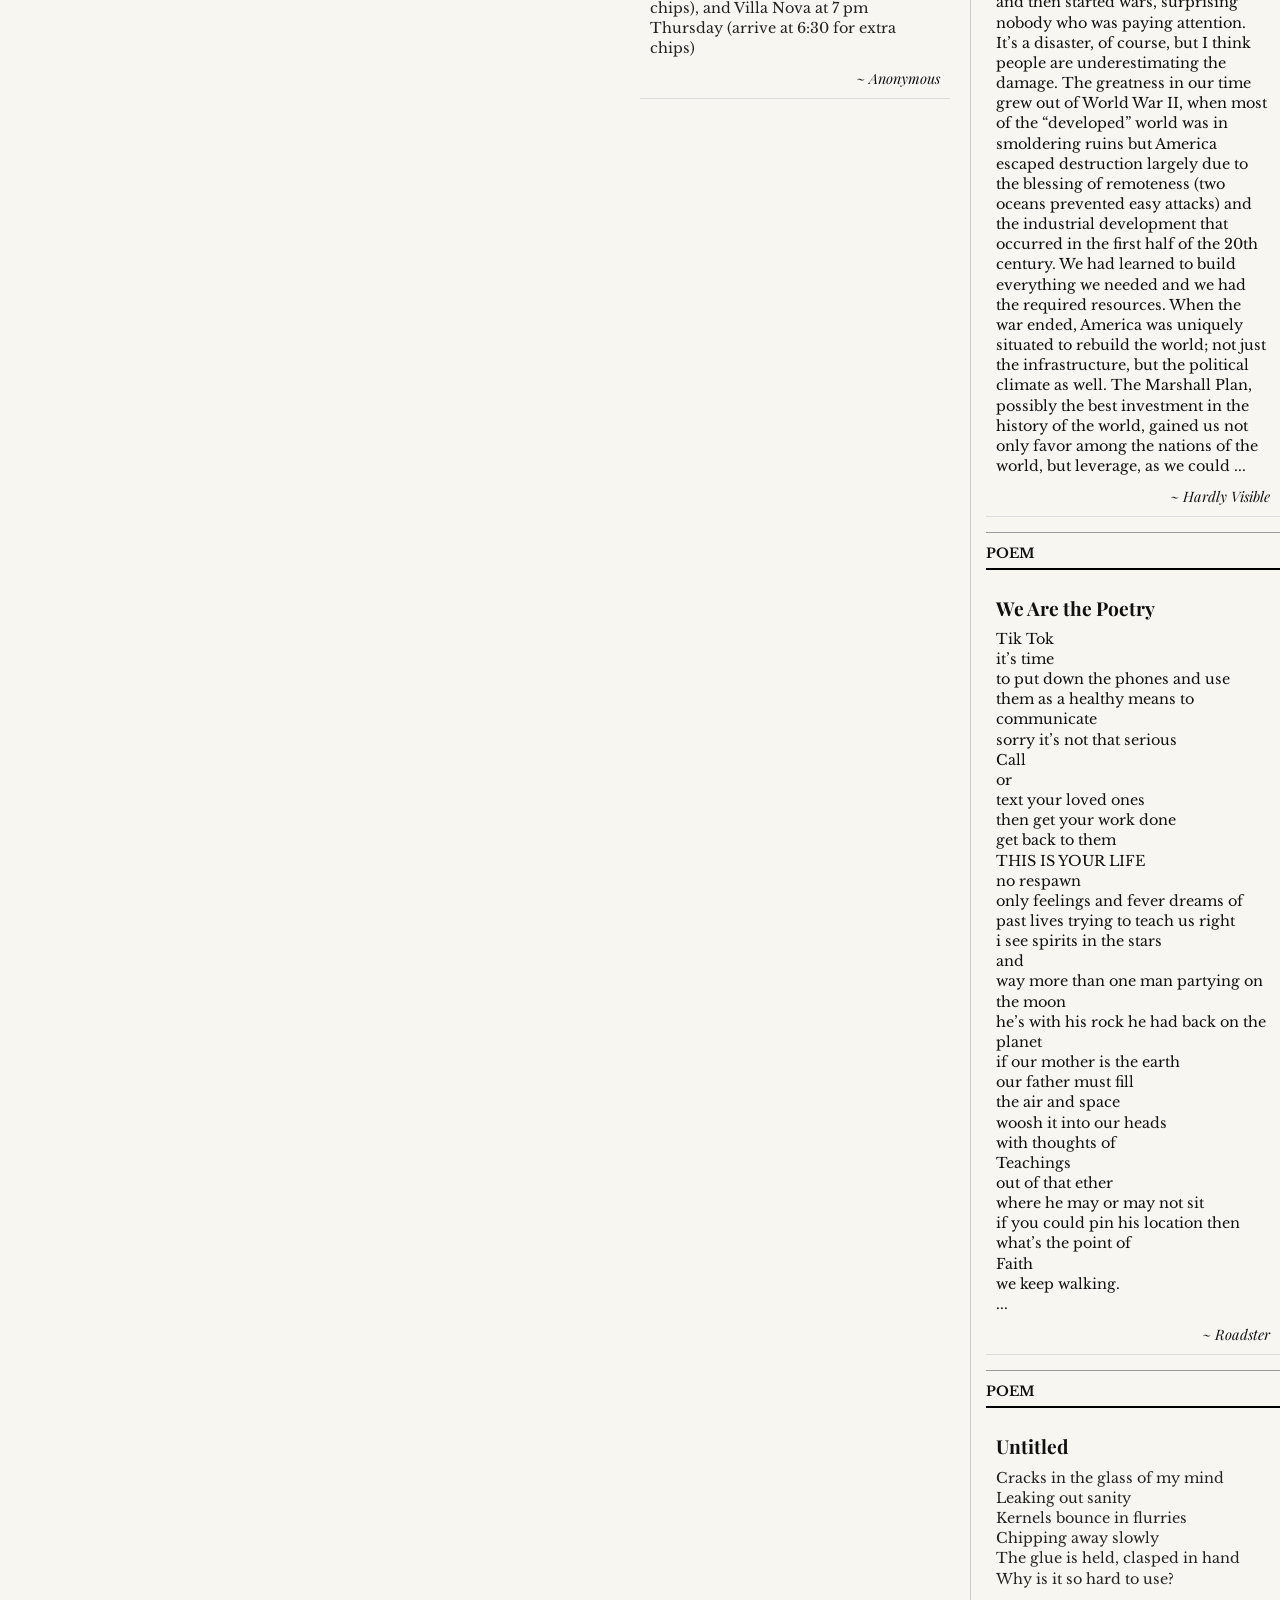
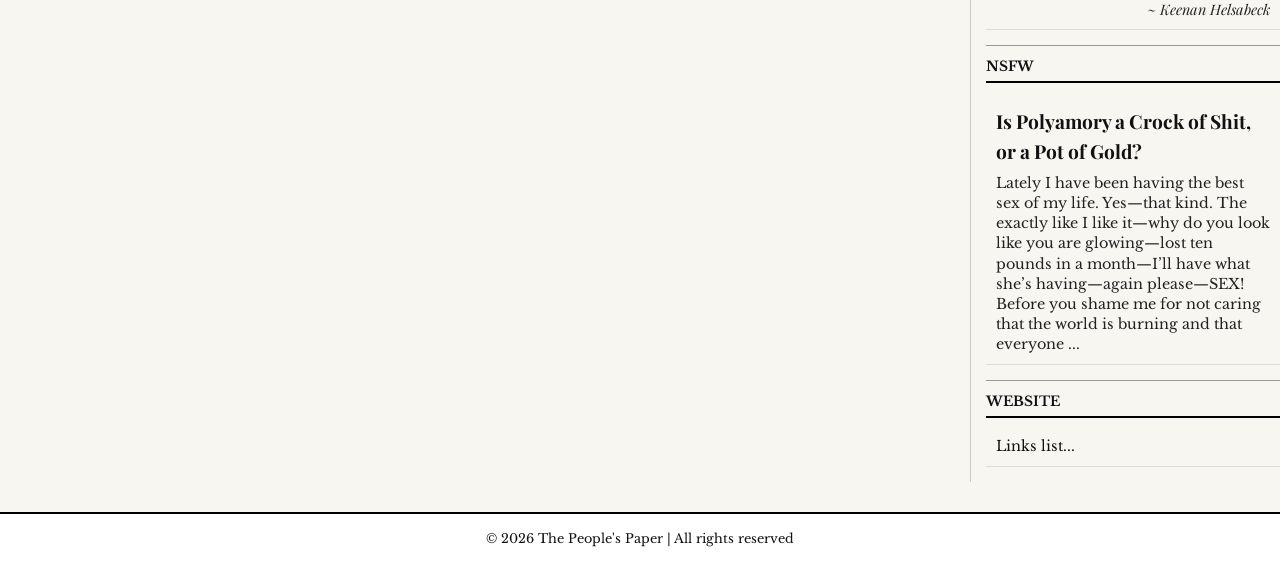
==== commit 744f287d: "Add social preview meta tags to index.html Added Open Graph and Twitter meta tags for social preview" ====
--- a/index.html
+++ b/index.html
@@ -105,7 +105,22 @@
     text-decoration: underline;
 }
 
-/* =========================================================
+
+
+   /*-- Social Preview --> */
+<meta property="og:title" content="The People's Paper">
+<meta property="og:description" content="Independent news, polls, articles, and community voices.">
+
+<meta property="og:image" content="https://thepeoplespaper.net/images/home-preview.jpg">
+
+<meta property="og:url" content="https://thepeoplespaper.net">
+<meta property="og:type" content="website">
+
+/*-- Optional for Twitter/X --> */
+<meta name="twitter:card" content="summary_large_image">
+<meta name="twitter:image" content="https://thepeoplespaper.net/images/home-preview.jpg">
+
+   /* =========================================================
    MAIN LAYOUT
    ========================================================= */
 main {
--- a/styles.css
+++ b/styles.css
@@ -127,7 +127,39 @@
     }
 }
 
-
+.pdf-container {
+    width: 100%;
+    margin: 30px 0;
+}
+
+.pdf-viewer {
+    width: 100%;
+    height: 900px;
+    border: 2px solid #111;
+    background: #fff;
+}
+
+.pdf-controls {
+    margin-top: 10px;
+    display: flex;
+    gap: 10px;
+}
+
+.pdf-btn {
+    display: inline-block;
+    padding: 10px 18px;
+    background: #111;
+    color: white;
+    text-decoration: none;
+    border: none;
+    cursor: pointer;
+    font-family: inherit;
+    font-size: 14px;
+}
+
+.pdf-btn:hover {
+    background: #444;
+}
 /* =========================================================
    ARTICLE STYLING
    ========================================================= */
@@ -184,6 +216,29 @@
     display: block;
 }
 
+
+.game-btn{
+display:inline-block;
+padding:10px 18px;
+margin:15px 0;
+
+background:#111;
+color:#fff;
+
+text-decoration:none;
+
+border:2px solid #000;
+
+font-family:'Libre Baskerville',serif;
+
+transition:.2s;
+}
+
+.game-btn:hover{
+transform:translateY(-2px);
+}
+
+
 /* =========================================================
    NEWSPAPER COLUMN LAYOUT
    ========================================================= */
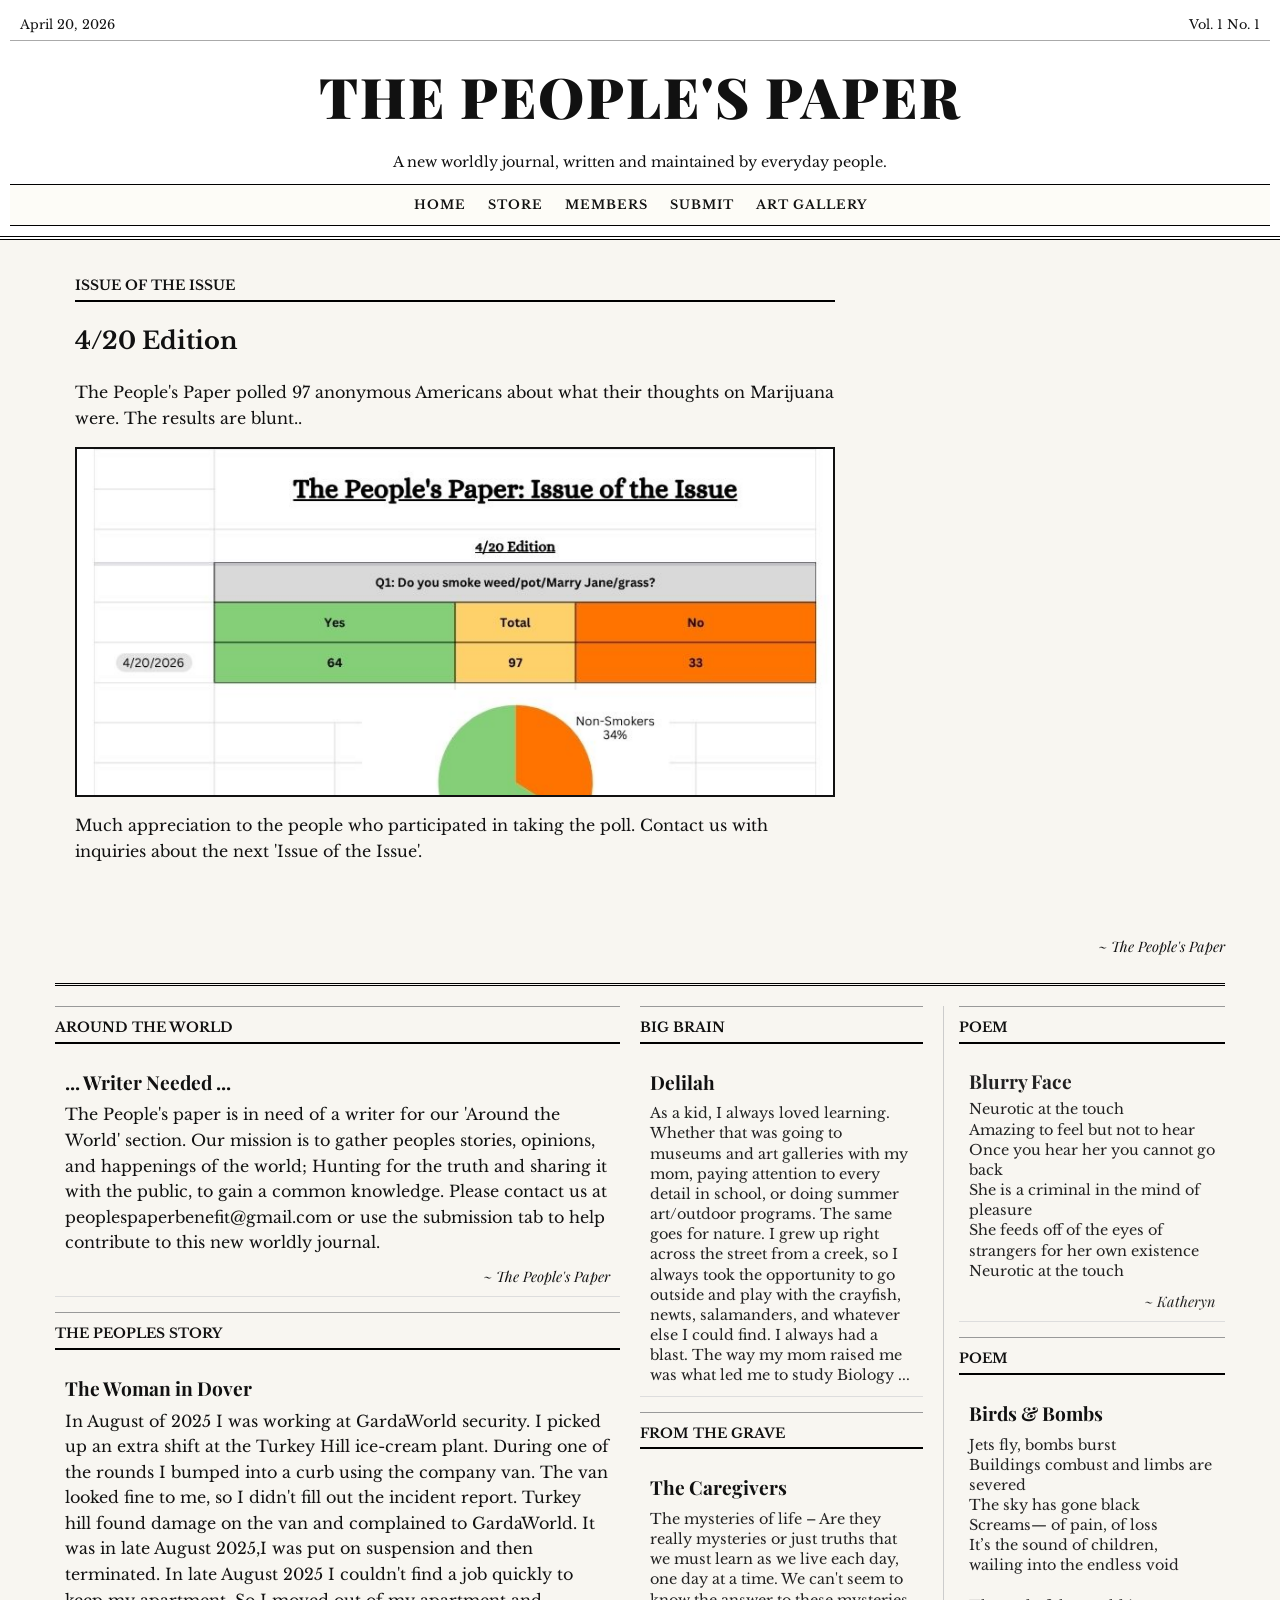
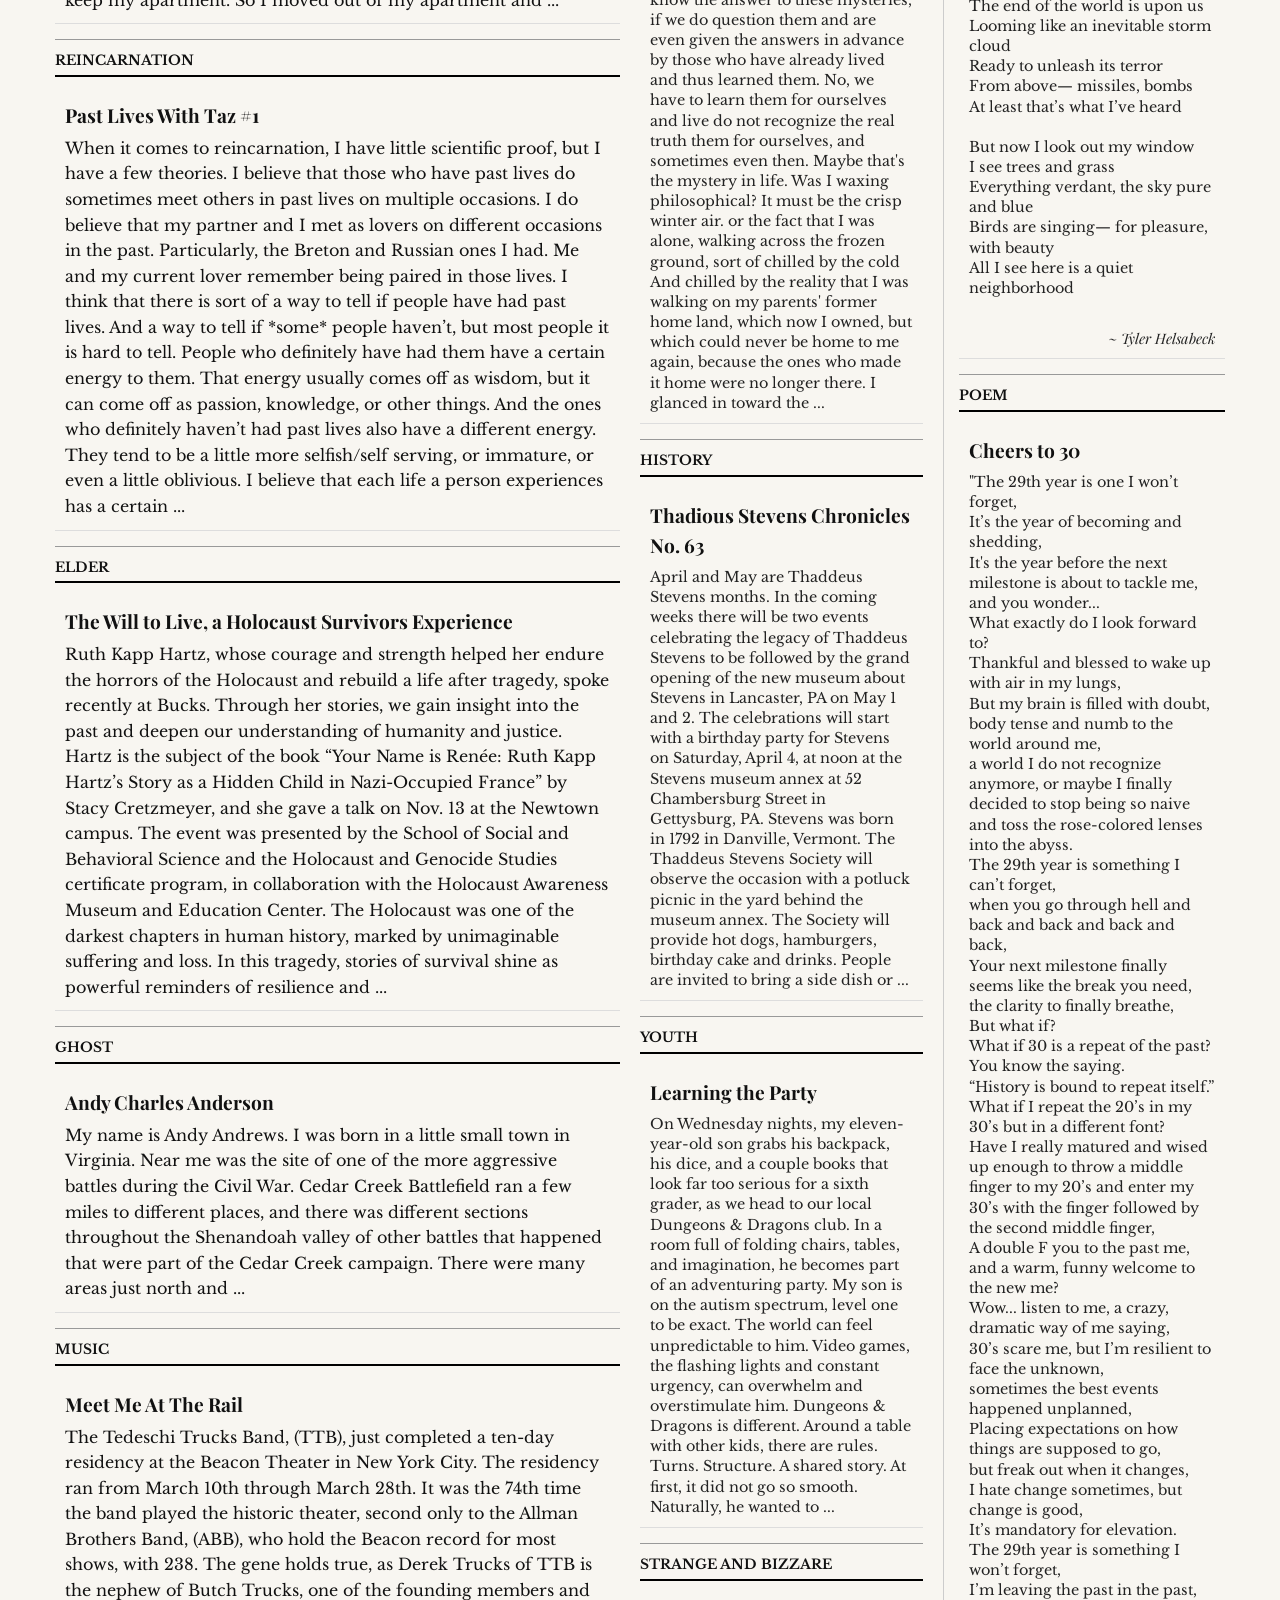
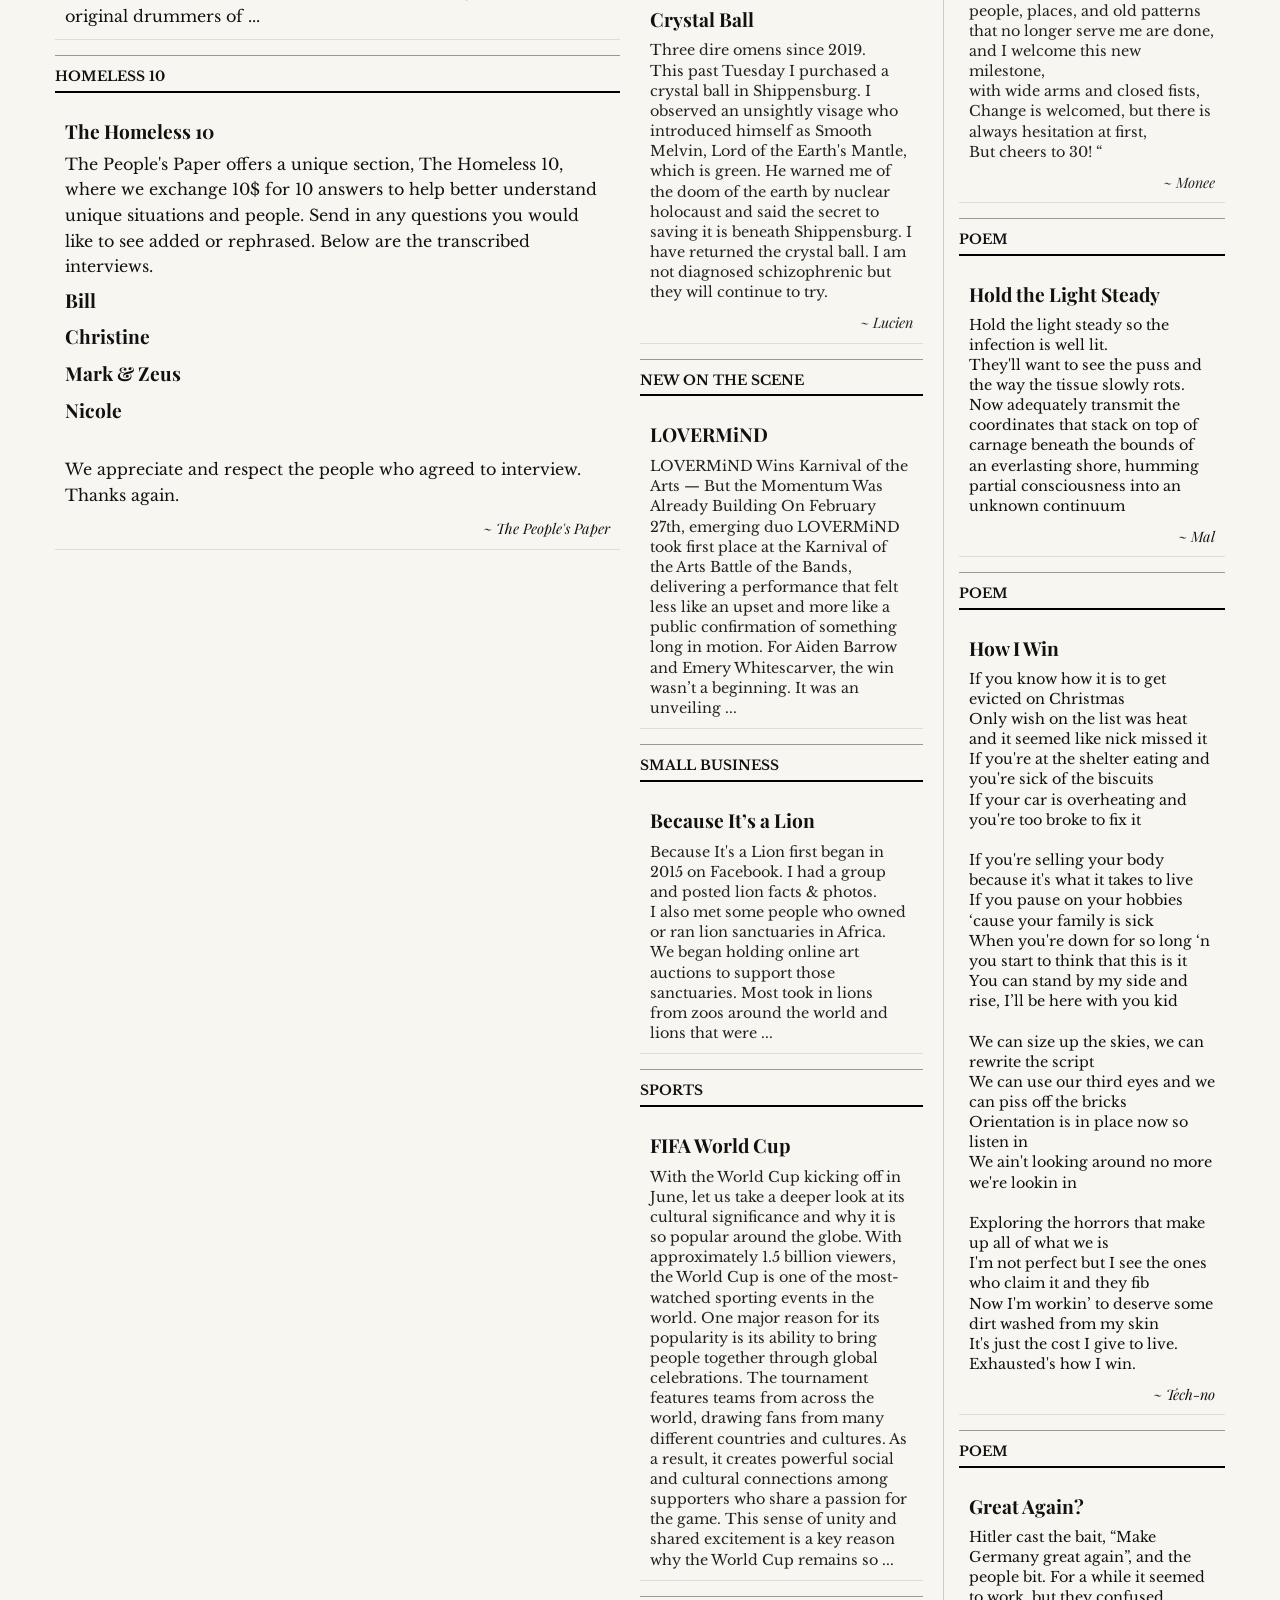
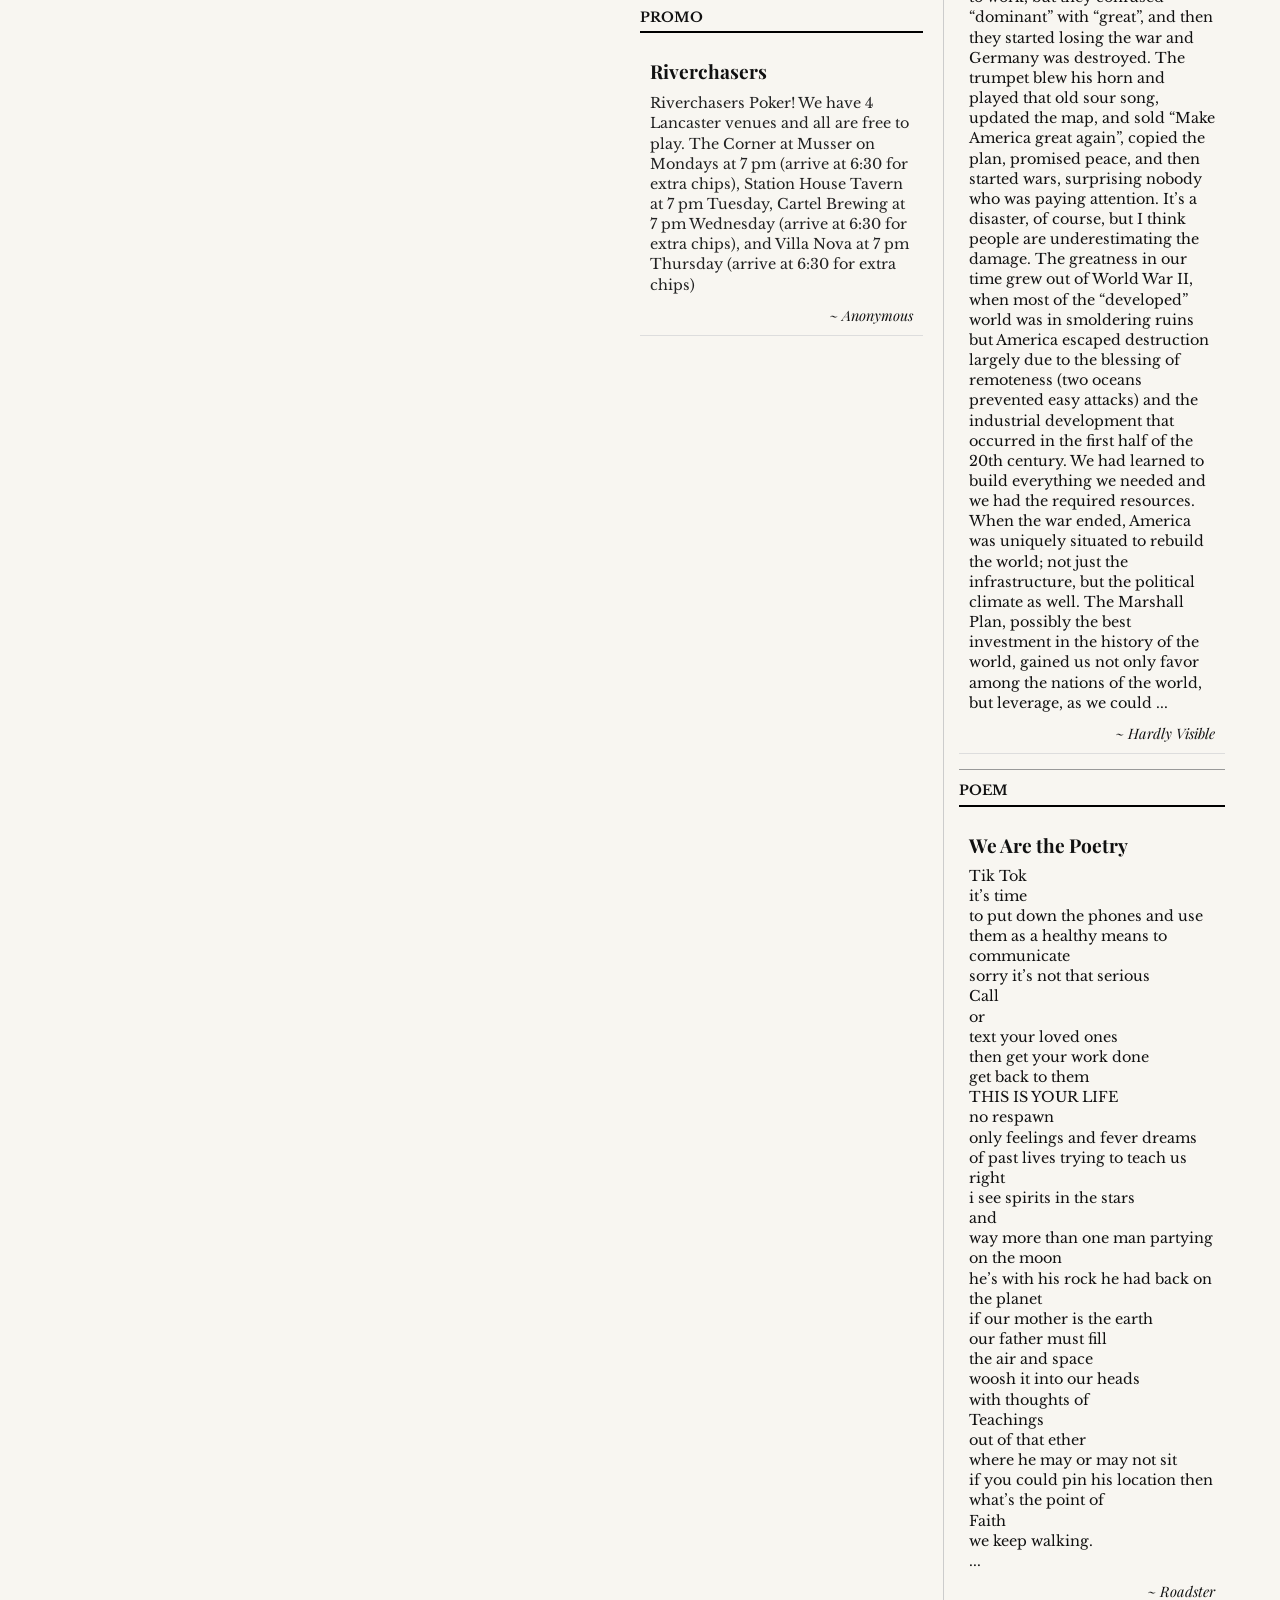
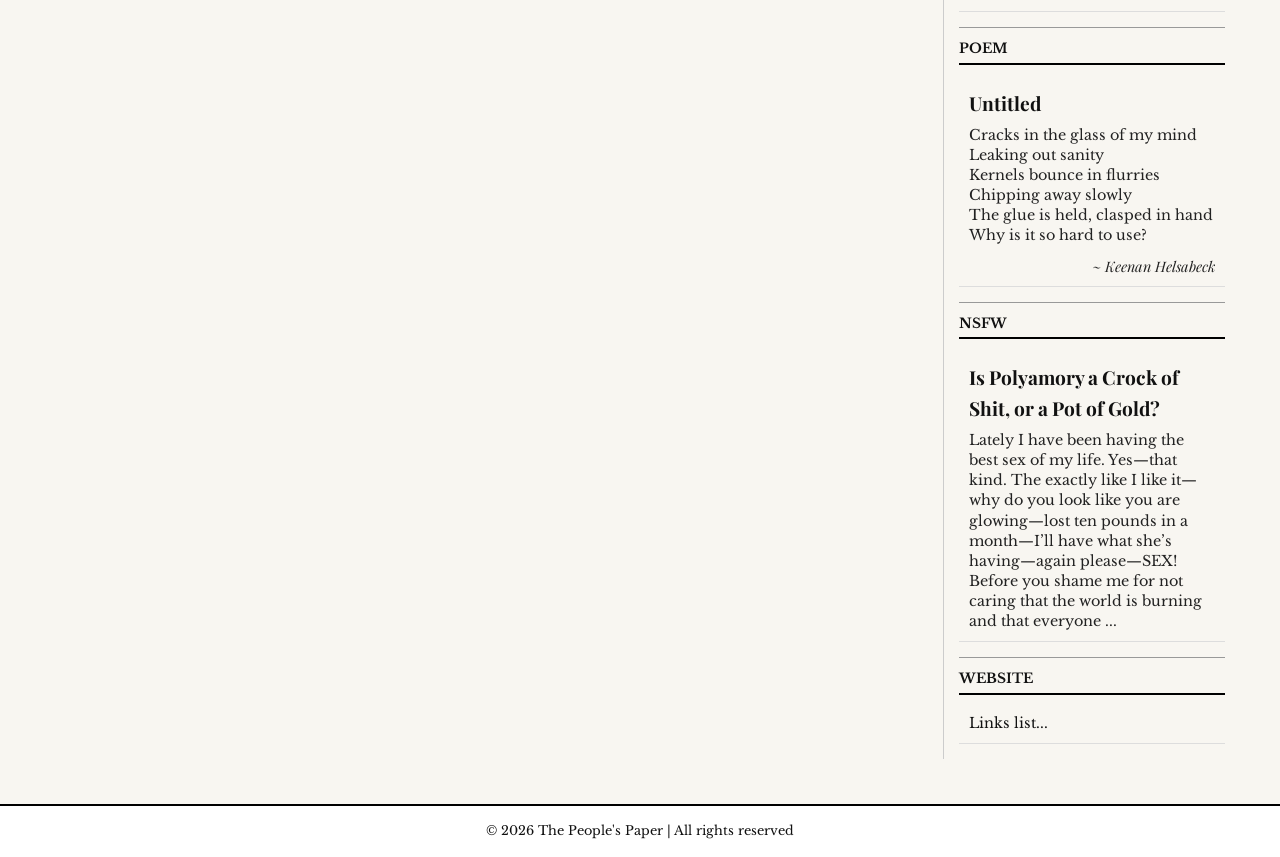
==== commit 3a839884: "Add Open Graph and Twitter meta tags Added Open Graph and Twitter meta tags for better social media " ====
--- a/index.html
+++ b/index.html
@@ -1,7 +1,15 @@
 <!DOCTYPE html>
 <html lang="en">
 <head>
-
+<meta property="og:title" content="The People's Paper">
+<meta property="og:description" content="Independent news, polls, articles, and community voices.">
+<meta property="og:image" content="https://thepeoplespaper.net/images/home-preview.jpg">
+<meta property="og:url" content="https://thepeoplespaper.net">
+<meta property="og:type" content="website">
+
+<!-- Optional for Twitter/X -->
+<meta name="twitter:card" content="summary_large_image">
+<meta name="twitter:image" content="https://thepeoplespaper.net/images/home-preview.jpg">
 <meta charset="UTF-8">
 <meta name="viewport" content="width=device-width, initial-scale=1.0">
 
@@ -104,21 +112,6 @@
 .main-nav a.active {
     text-decoration: underline;
 }
-
-
-
-   /*-- Social Preview --> */
-<meta property="og:title" content="The People's Paper">
-<meta property="og:description" content="Independent news, polls, articles, and community voices.">
-
-<meta property="og:image" content="https://thepeoplespaper.net/images/home-preview.jpg">
-
-<meta property="og:url" content="https://thepeoplespaper.net">
-<meta property="og:type" content="website">
-
-/*-- Optional for Twitter/X --> */
-<meta name="twitter:card" content="summary_large_image">
-<meta name="twitter:image" content="https://thepeoplespaper.net/images/home-preview.jpg">
 
    /* =========================================================
    MAIN LAYOUT
